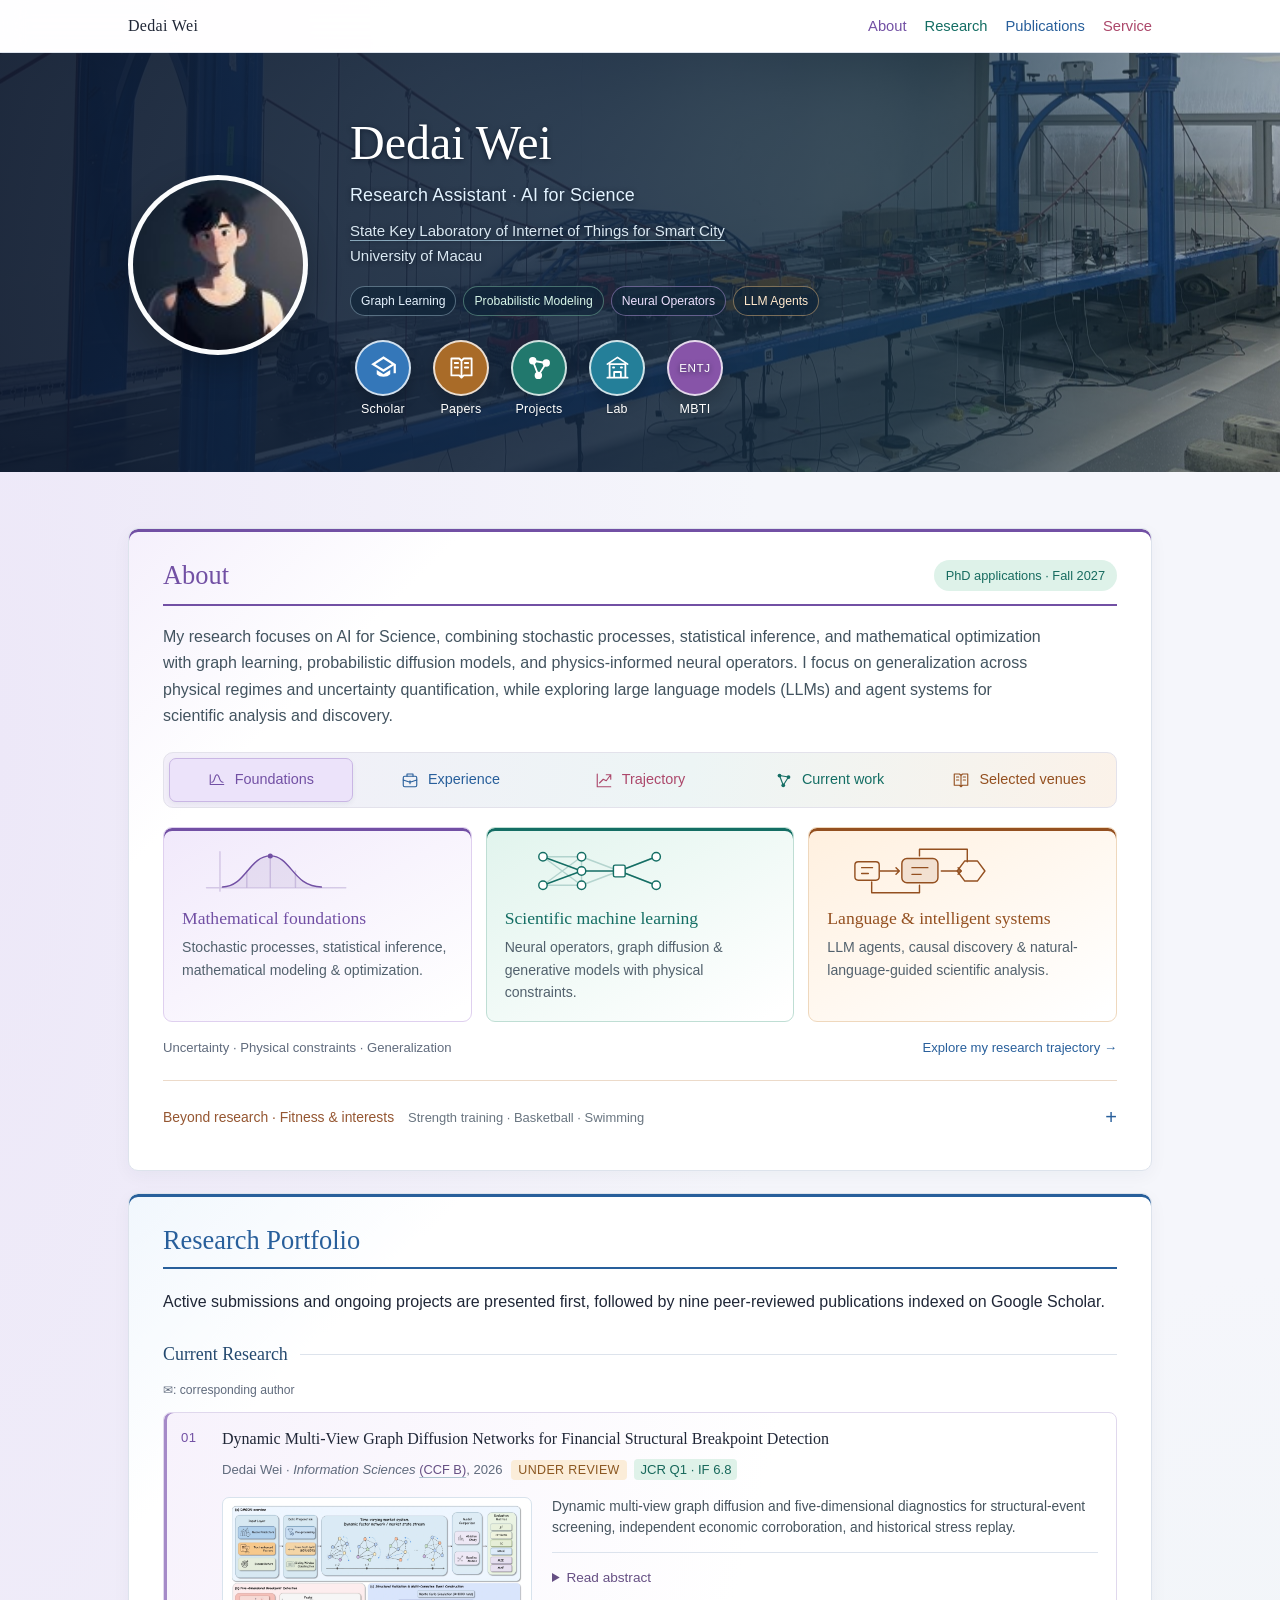
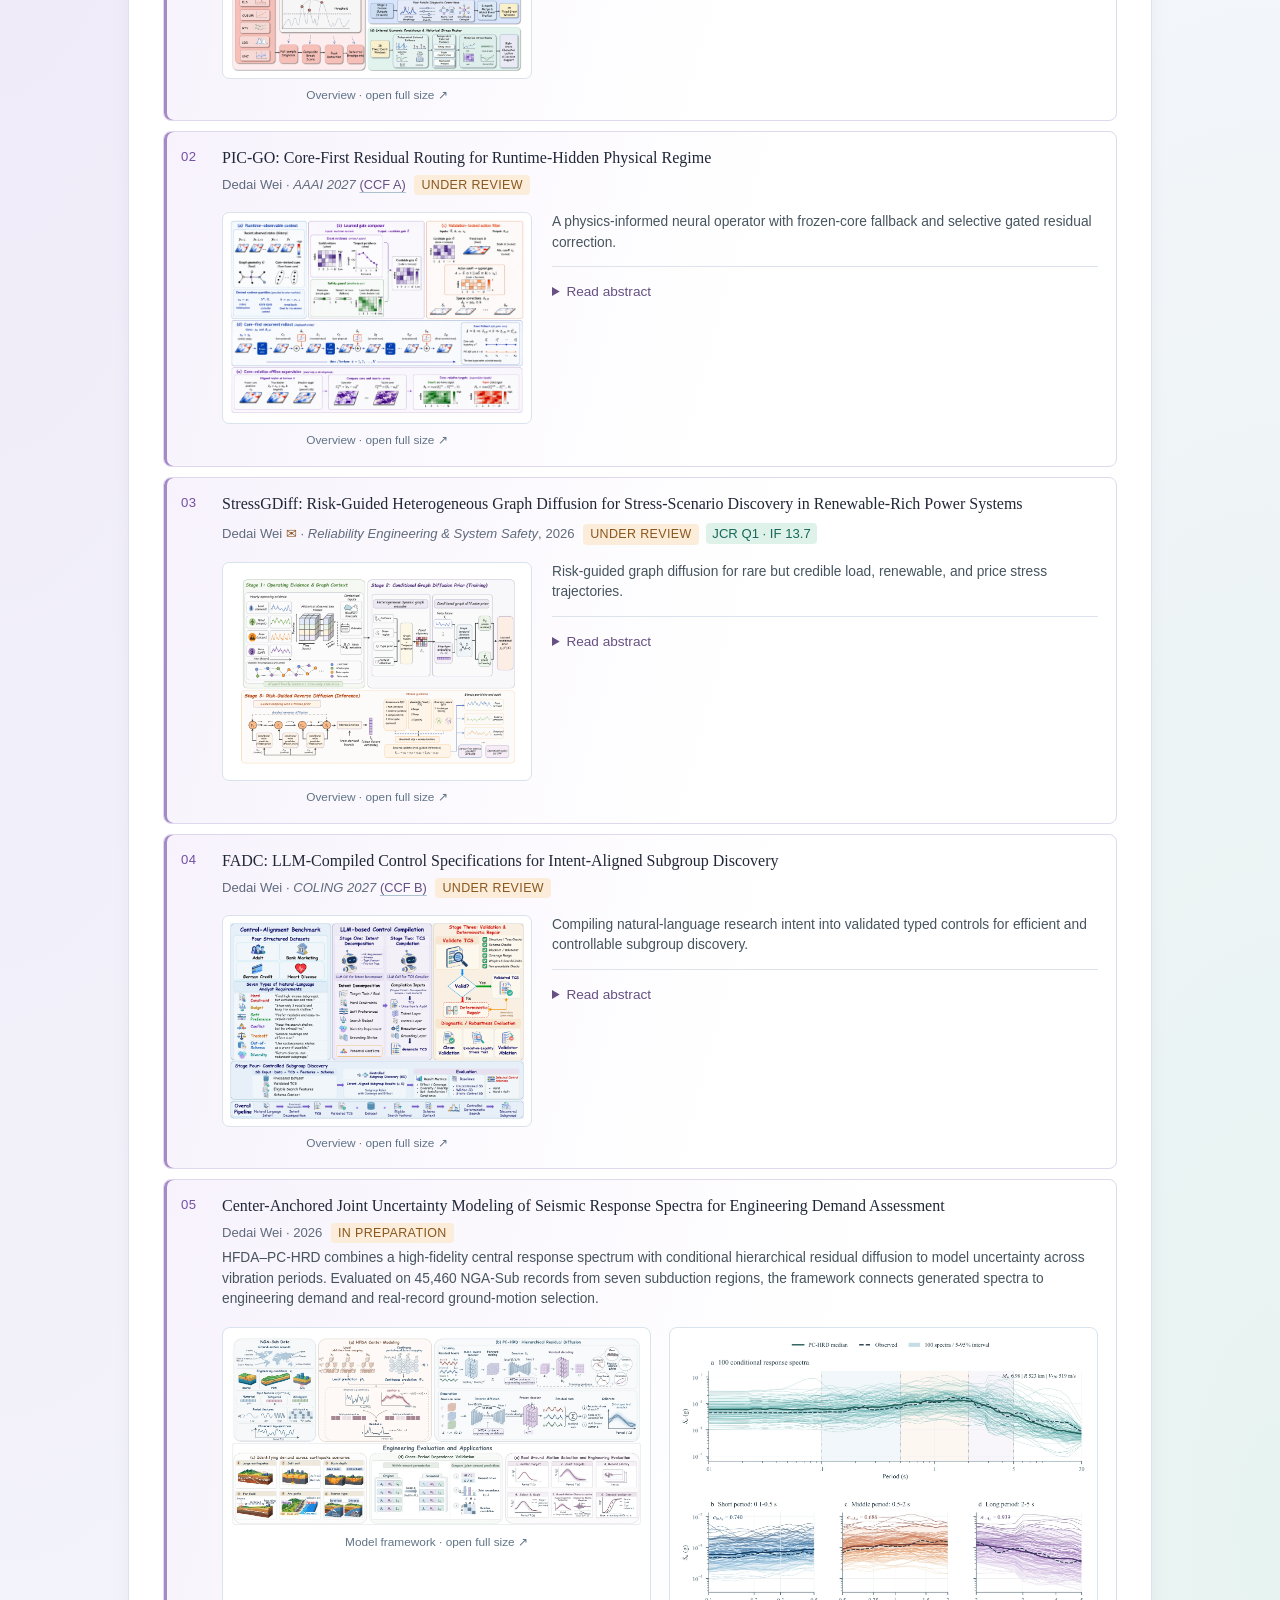
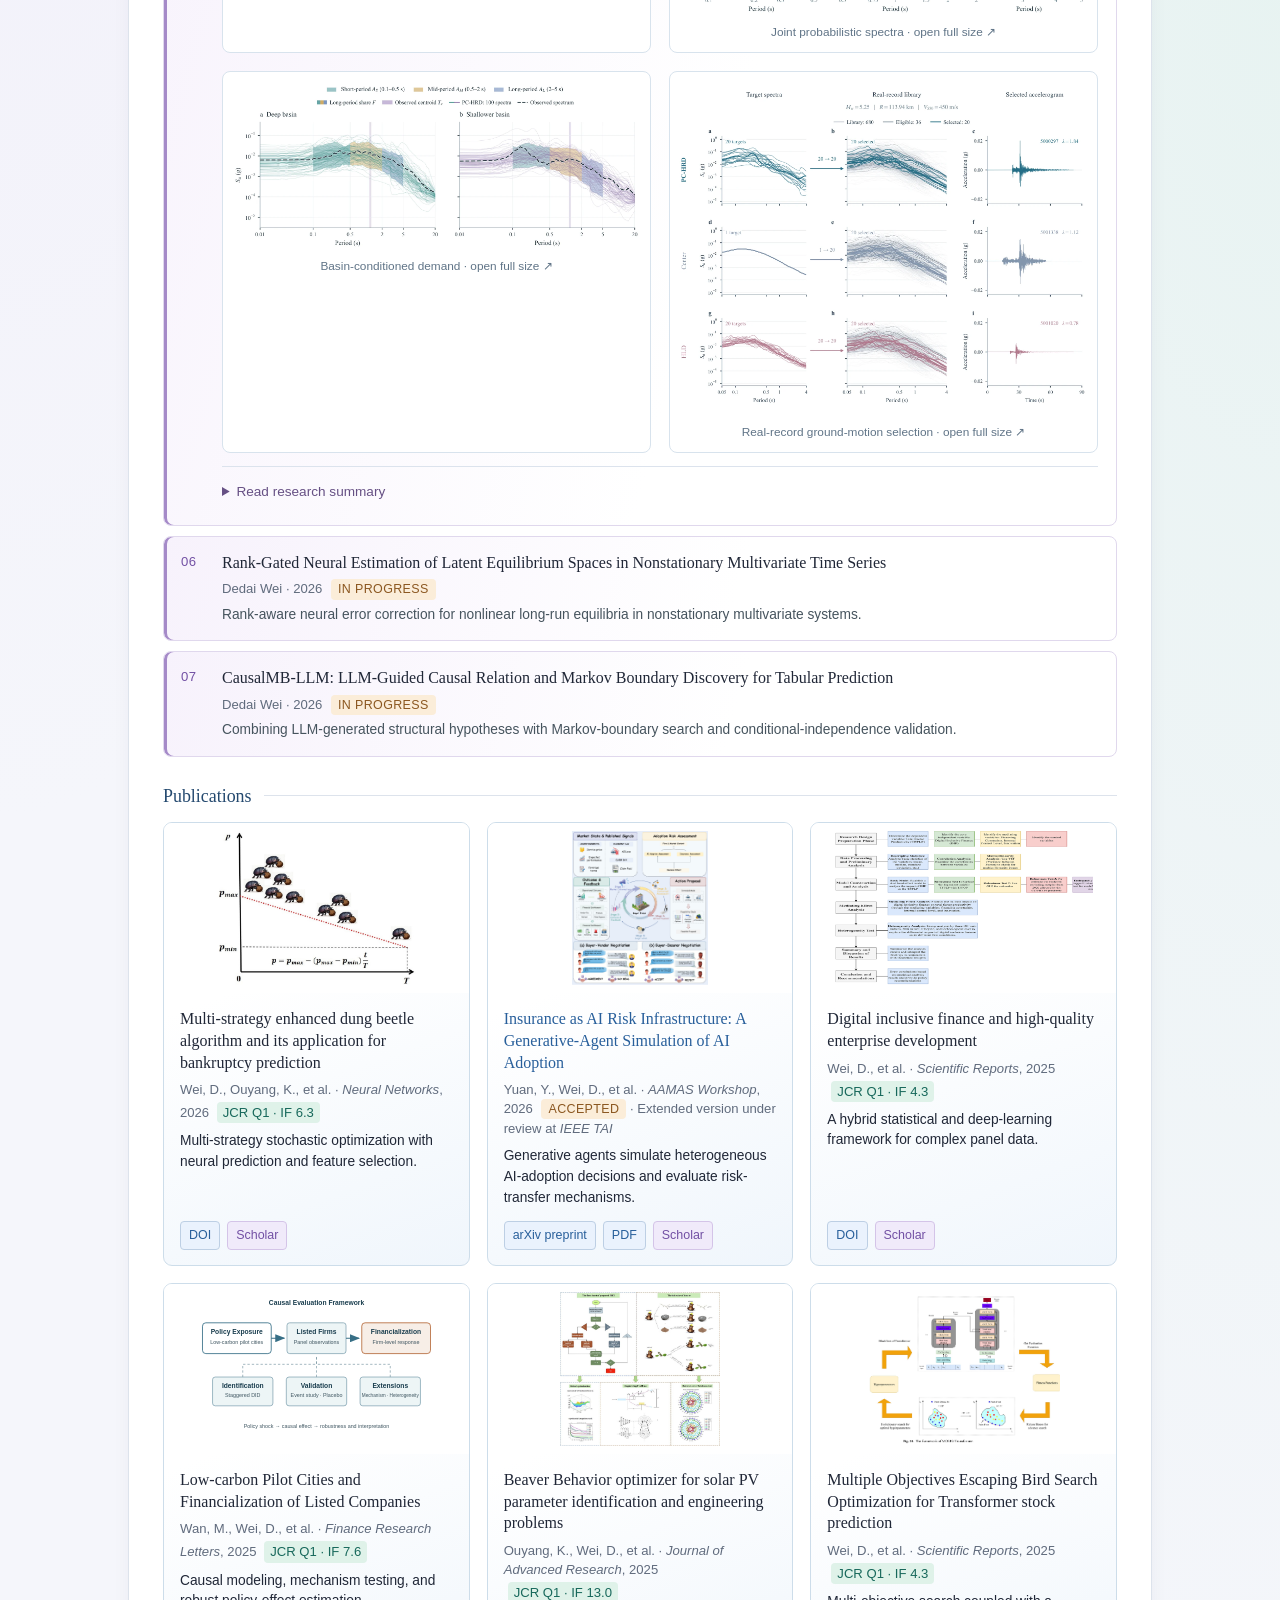
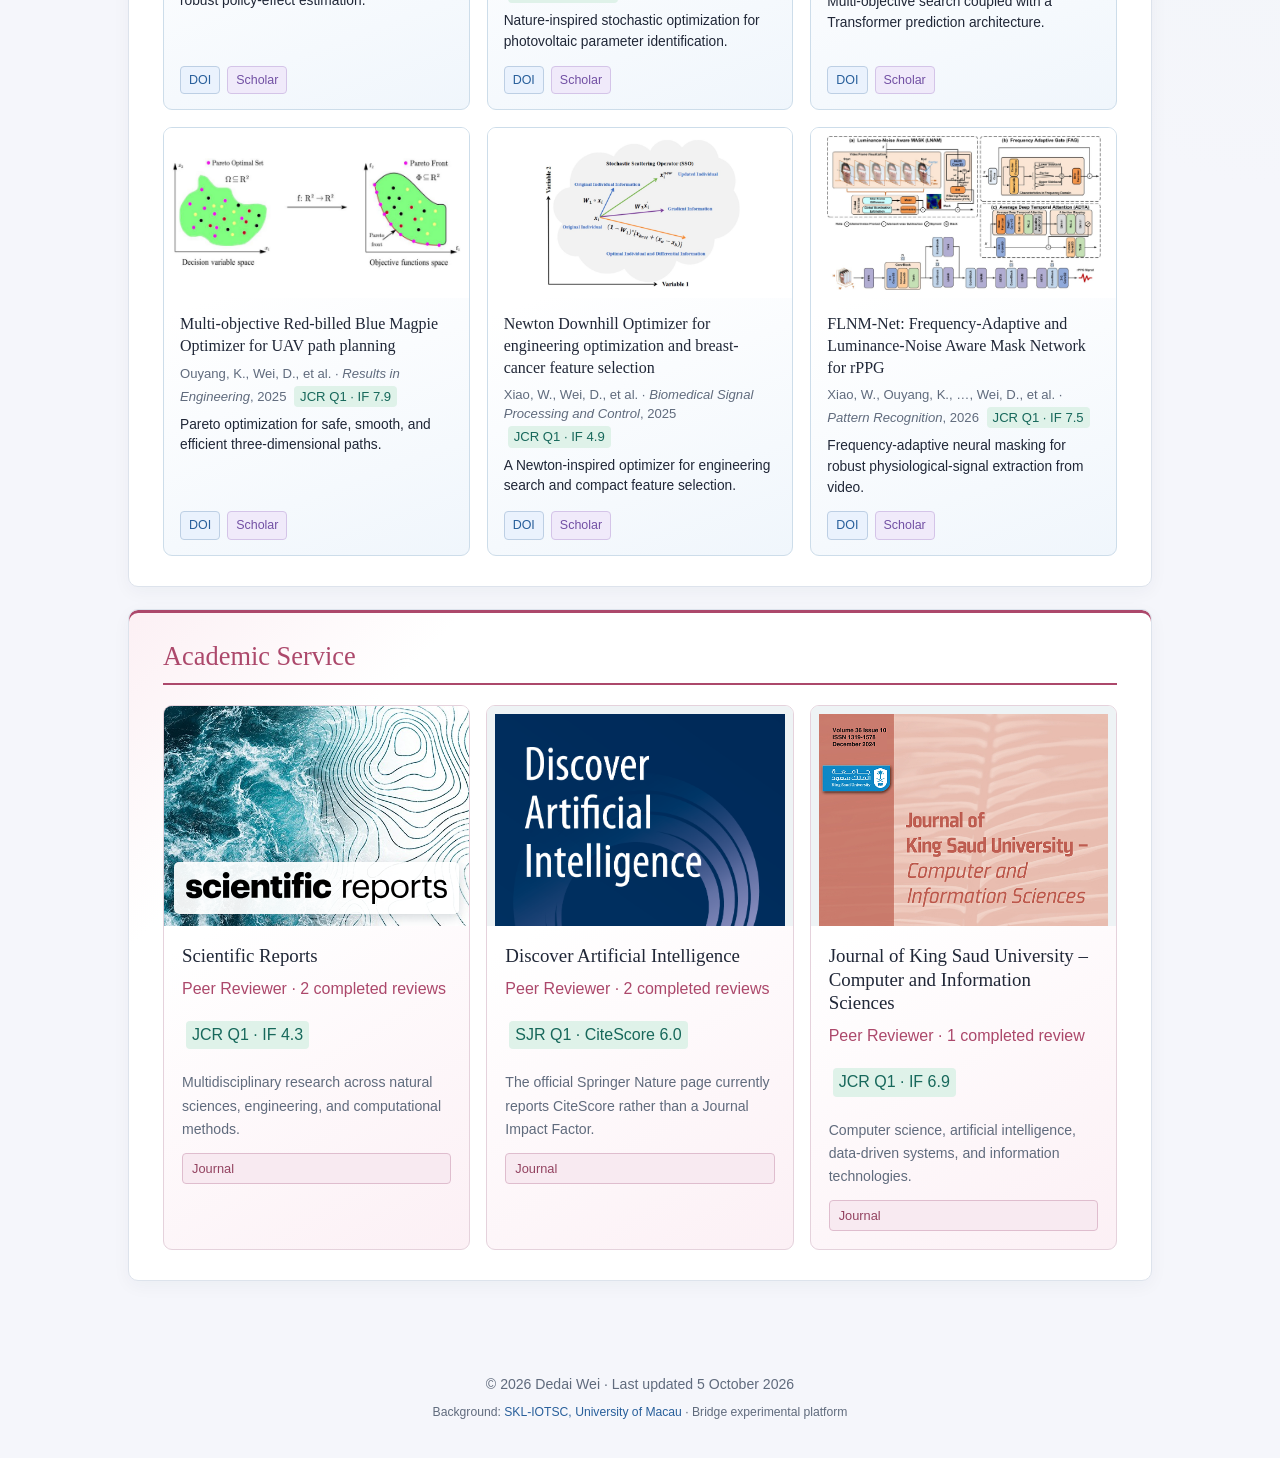
==== index.html @ bfb53ee6 "Update HFDA-PC-HRD manuscript showcase" ====
<!doctype html>
<html lang="en">
<head>
  <meta charset="utf-8">
  <meta name="viewport" content="width=device-width, initial-scale=1">
  <meta name="robots" content="index, follow, max-image-preview:large">
  <meta name="description" content="Dedai Wei's research in AI for Science: mathematical modeling, machine learning, and scientific computing; publications in Pattern Recognition, Neural Networks, and Journal of Advanced Research. Current projects include PIC-GO, StressGDiff, HFDA–PC-HRD, and LLM agents.">
  <meta name="keywords" content="Dedai Wei, mathematical modeling, machine learning, scientific computing, stochastic optimization, neural operators, graph diffusion, LLM agents">
  <link rel="canonical" href="https://dedai-wei.github.io/">
  <meta property="og:title" content="Dedai Wei | AI for Science">
  <meta property="og:description" content="Mathematical and statistical foundations for scientific machine learning, graph diffusion, neural operators, and large language model agents.">
  <meta property="og:type" content="website">
  <meta property="og:url" content="https://dedai-wei.github.io/">
  <title>Dedai Wei | AI for Science</title>
  <script type="application/ld+json">
  {
    "@context": "https://schema.org",
    "@type": "ProfilePage",
    "@id": "https://dedai-wei.github.io/#profile",
    "url": "https://dedai-wei.github.io/",
    "name": "Dedai Wei | AI for Science",
    "inLanguage": "en",
    "mainEntity": {
      "@type": "Person",
      "@id": "https://dedai-wei.github.io/#person",
      "name": "Dedai Wei",
      "url": "https://dedai-wei.github.io/",
      "image": "https://dedai-wei.github.io/work/dedai-wei-scholar-avatar.png",
      "description": "Research on mathematical and statistical foundations for AI for Science, graph learning, probabilistic diffusion models, physics-informed neural operators, and large language model agents.",
      "sameAs": [
        "https://github.com/Dedai-Wei",
        "https://scholar.google.com/citations?user=A74U1lYAAAAJ"
      ]
    }
  }
  </script>
  <style>
    :root { --ink:#202737; --muted:#606b7d; --line:#dde3ec; --paper:#fff; --wash:#f5f6fb; --blue:#285f9b; --blue2:#24496f; --accent:#a65335; --violet:#7250a4; --teal:#146e64; --rose:#ac486b; --amber:#945020; }
    * { box-sizing:border-box; }
    html { scroll-behavior:smooth; }
    body { margin:0; color:var(--ink); background:radial-gradient(ellipse at 0 12%,#ede8f8 0,transparent 42%),radial-gradient(ellipse at 100% 50%,#e7f3f1 0,transparent 42%),var(--wash); font:16px/1.65 -apple-system,BlinkMacSystemFont,"Segoe UI",Roboto,Helvetica,Arial,sans-serif; }
    a { color:var(--blue); text-decoration:none; }
    a:hover { color:var(--accent); }
    .nav { position:sticky; top:0; z-index:10; background:rgba(255,255,255,.94); border-bottom:1px solid var(--line); backdrop-filter:blur(12px); }
    .nav-inner { max-width:1080px; margin:auto; padding:13px 28px; display:flex; align-items:center; justify-content:space-between; gap:20px; }
    .brand { font-family:Georgia,serif; font-weight:400; color:var(--ink); letter-spacing:.02em; }
    .nav-links { display:flex; flex-wrap:wrap; gap:18px; font-size:.92rem; }
    .nav-links a[href="#about"] { color:var(--violet); }
    .nav-links a[href="#trajectory"] { color:var(--teal); }
    .nav-links a[href="#service"] { color:var(--rose); }
    .nav-links a:hover { text-decoration:underline; text-underline-offset:5px; }
    .hero { scroll-margin-top:90px; color:white; background:linear-gradient(90deg,rgba(13,26,48,.91),rgba(20,40,65,.86) 45%,rgba(21,47,66,.78) 72%,rgba(17,44,59,.36)),url("work/um-iotsc-bridge-platform.jpg") center 62%/cover no-repeat; }
    .hero-inner { max-width:1080px; margin:auto; padding:60px 28px 56px; display:grid; grid-template-columns:180px minmax(0,1fr); gap:42px; align-items:center; text-shadow:0 1px 5px rgba(6,17,32,.65); }
    .hero-role { margin:0 0 8px; color:#e3f3ff; font-size:1.12rem; letter-spacing:.01em; }
    .hero-affiliation { max-width:620px; margin:0; color:#dbe9f3; font-size:.94rem; line-height:1.65; }
    .hero-affiliation a { color:inherit; text-decoration:underline; text-decoration-color:#8cacbf; text-underline-offset:4px; }
    .hero-affiliation a:hover { color:#fff; text-decoration-color:#fff; }
    .hero-topics { display:flex; flex-wrap:wrap; gap:7px; padding:0; margin:17px 0 0; list-style:none; }
    .hero-topics li { padding:4px 10px; border:1px solid rgba(186,214,233,.4); border-radius:99px; background:rgba(16,37,57,.7); color:#e6f3ff; font-size:.76rem; text-shadow:none; }
    .hero-topics li:nth-child(2) { color:#d8f6e9; border-color:rgba(136,205,173,.45); }
    .hero-topics li:nth-child(3) { color:#eee1ff; border-color:rgba(188,158,229,.48); }
    .hero-topics li:nth-child(4) { color:#ffe8cb; border-color:rgba(227,181,123,.5); }
    .avatar { width:180px; height:180px; border-radius:50%; object-fit:cover; object-position:center top; border:5px solid rgba(255,255,255,.9); box-shadow:0 12px 35px rgba(0,0,0,.23); background:#d9e3e8; }
    h1,h2,h3 { font-family:Georgia,"Times New Roman",serif; font-weight:400; line-height:1.25; }
    strong,b { font-weight:400; }
    h1 { margin:0 0 8px; font-size:3rem; }
    main p a { text-decoration:underline; text-decoration-color:#acc3ce; text-underline-offset:3px; }
    main p a:hover { text-decoration-color:currentColor; }
    .actions { display:flex; flex-wrap:wrap; gap:10px; }
    .button { display:inline-block; padding:9px 15px; border:1px solid rgba(255,255,255,.72); border-radius:6px; color:white; font-weight:400; font-size:.92rem; }
    .button.primary { color:var(--blue2); background:white; }
    .button:hover { color:white; border-color:white; background:rgba(255,255,255,.12); }
    .button.primary:hover { color:var(--blue2); background:#edf4f6; }
    .contact-line { margin:0 0 18px; color:#e8f1f4; font-size:1rem; }
    .socials { display:flex; flex-wrap:wrap; gap:12px; margin-top:24px; }
    .profile-link { --profile-color:#3d7fa8; width:66px; display:flex; flex-direction:column; align-items:center; gap:6px; color:#fff; font-size:.78rem; font-weight:400; letter-spacing:.02em; }
    .profile-link:hover { color:#fff; }
    .profile-icon { width:56px; height:56px; display:grid; place-items:center; color:#fff; border:2px solid rgba(255,255,255,.78); border-radius:50%; background:var(--profile-color); box-shadow:0 6px 16px rgba(0,0,0,.18); transition:transform .2s,box-shadow .2s; }
    .profile-link:hover .profile-icon { transform:translateY(-3px) scale(1.04); box-shadow:0 9px 20px rgba(0,0,0,.23); }
    .profile-icon svg { width:27px; height:27px; fill:currentColor; }
    .profile-link.email { --profile-color:#d95d54; }
    .profile-link.scholar { --profile-color:#3477b9; }
    .profile-link.papers { --profile-color:#a96b28; }
    .profile-link.projects { --profile-color:#21786d; }
    .profile-link.lab { --profile-color:#247f99; }
    .profile-link.cv { --profile-color:#168574; }
    .profile-link.entj { --profile-color:#8754a8; }
    .profile-icon.text-icon { font-size:.73rem; font-weight:400; letter-spacing:.05em; }
    .profile-icon svg.line-icon { fill:none; stroke:currentColor; stroke-width:1.6; stroke-linecap:round; stroke-linejoin:round; }
    .profile-link:focus-visible { outline:2px solid #fff; outline-offset:6px; border-radius:6px; }
    .profile-label { line-height:1.15; text-align:center; text-shadow:0 1px 2px rgba(0,0,0,.25); }
    main { max-width:1080px; margin:0 auto; padding:34px 28px 70px; }
    section { --section-accent:var(--blue); --section-tint:#f1f7fd; scroll-margin-top:70px; background:linear-gradient(135deg,var(--section-tint),var(--paper) 240px); border:1px solid var(--line); border-radius:10px; padding:30px 34px; margin:22px 0; box-shadow:inset 0 3px 0 var(--section-accent),0 5px 18px rgba(30,50,65,.045); }
    #about { --section-accent:var(--violet); --section-tint:#f5f0fc; }
    #service { --section-accent:var(--rose); --section-tint:#fcf0f4; }
    h2 { margin:0 0 20px; padding-bottom:10px; border-bottom:2px solid var(--section-accent,var(--blue)); color:var(--section-accent,var(--ink)); font-size:1.65rem; }
    h3 { margin:4px 0 8px; font-size:1.12rem; }
    p { margin:8px 0 13px; }
    .two-col { display:grid; grid-template-columns:1fr 1fr; gap:36px; }
    .interest-block { max-width:920px; }
    .personal-note { color:#485661; }
    .tag.personal { background:#f5ece7; color:#824c2f; }
    .tags { display:flex; flex-wrap:wrap; gap:8px; }
    .tag { padding:5px 10px; border-radius:99px; background:#eaf1f4; color:var(--blue2); font-size:.88rem; }
    .about-heading { display:flex; align-items:center; justify-content:space-between; flex-wrap:wrap; gap:10px 22px; margin-bottom:18px; padding-bottom:12px; border-bottom:2px solid var(--section-accent); }
    .about-heading h2 { margin:0; padding:0; border:0; }
    .about-phd { color:#186c60; background:#def2e9; border-radius:99px; padding:5px 12px; font-size:.8rem; }
    .about-intro { max-width:890px; margin:0 0 22px; color:#42535f; }
    .about-explorer { --about-violet:var(--violet); --about-teal:var(--teal); --about-copper:var(--amber); }
    .about-explorer [hidden] { display:none !important; }
    .about-tabs { display:grid; grid-template-columns:repeat(5,minmax(0,1fr)); gap:6px; padding:5px; margin-bottom:19px; background:linear-gradient(100deg,#f2eef9,#edf5f5 55%,#fbf2e9); border:1px solid #e3e2eb; border-radius:10px; }
    .about-tab { --tab-accent:var(--violet); --tab-tint:#ece3fa; --tab-border:#c9b6e4; display:flex; align-items:center; justify-content:center; gap:9px; flex:1; min-height:44px; padding:10px 12px; border:1px solid transparent; border-radius:7px; color:var(--tab-accent); background:transparent; font:inherit; font-size:.9rem; font-weight:400; line-height:1.3; cursor:pointer; transition:color .18s,background .18s,border-color .18s; }
    #about-tab-experience { --tab-accent:var(--blue); --tab-tint:#e6effc; --tab-border:#b2c9e8; }
    #about-tab-trajectory { --tab-accent:var(--rose); --tab-tint:#fae7ef; --tab-border:#e5b9cb; }
    #about-tab-projects { --tab-accent:var(--teal); --tab-tint:#dff2ec; --tab-border:#a6d5c9; }
    #about-tab-venues { --tab-accent:var(--amber); --tab-tint:#fbead6; --tab-border:#e4c3a2; }
    .about-tab svg { width:18px; height:18px; flex-shrink:0; fill:none; stroke:currentColor; stroke-width:1.5; stroke-linecap:round; stroke-linejoin:round; }
    .about-tab:hover { color:var(--tab-accent); background:var(--tab-tint); }
    .about-tab[aria-selected="true"] { color:var(--tab-accent); background:var(--tab-tint); border-color:var(--tab-border); box-shadow:0 2px 5px rgba(25,55,70,.06); }
    .about-explorer :focus-visible,.about-personal summary:focus-visible { outline:2px solid #367d9f; outline-offset:4px; }
    .about-panel { width:100%; scroll-margin-top:85px; }
    .about-panel + .about-panel { margin-top:26px; }
    .about-explorer.is-interactive .about-panel { margin-top:0; animation:about-reveal .2s ease; }
    .about-explorer.is-interactive .about-panel-heading { display:none; }
    .about-explorer.is-interactive #experience .about-panel-heading,.about-explorer.is-interactive #trajectory .about-panel-heading { display:block; margin:3px 0 20px; color:var(--blue2); font-size:1.25rem; }
    .research-appointment { margin:0; padding:16px 20px; border-left:3px solid var(--blue); border-radius:0 8px 8px 0; background:linear-gradient(110deg,#edf4fc,#fff); color:#42535f; }
    .appointment-role { color:var(--blue2); }
    .about-grid { display:grid; grid-template-columns:repeat(3,minmax(0,1fr)); gap:14px; }
    .about-card { --card-accent:var(--blue); --card-tint:#edf4fc; --card-border:#cedeed; min-width:0; padding:17px 18px; border:1px solid var(--card-border); border-radius:9px; background:linear-gradient(150deg,var(--card-tint),#fff 95%); box-shadow:inset 0 3px 0 var(--card-accent); }
    .about-card.math,.about-project:nth-child(1) { --card-accent:var(--about-violet); --card-tint:#f1e9fb; --card-border:#dfd0ef; }
    .about-card.learning,.about-project:nth-child(2) { --card-accent:var(--about-teal); --card-tint:#e1f4ed; --card-border:#bfded4; }
    .about-card.agents,.about-project:nth-child(3) { --card-accent:var(--about-copper); --card-tint:#fff0df; --card-border:#efd8bd; }
    .about-motif { width:100%; max-width:190px; height:52px; display:block; margin:0 0 10px; color:var(--card-accent); fill:none; stroke:currentColor; stroke-width:1.7; stroke-linecap:round; stroke-linejoin:round; }
    .about-motif .motif-soft { stroke:currentColor; opacity:.25; }
    .about-motif .motif-fill { fill:currentColor; stroke:none; opacity:.12; }
    .about-motif .motif-node { fill:#fff; }
    .about-card h4 { margin:0 0 7px; color:var(--card-accent); font:400 1.1rem/1.3 Georgia,"Times New Roman",serif; }
    .about-card p { margin:0; color:#52616d; font-size:.88rem; line-height:1.6; }
    .about-panel-foot { display:flex; justify-content:space-between; align-items:baseline; flex-wrap:wrap; gap:7px 18px; margin:15px 0 0; font-size:.82rem; color:var(--muted); }
    .about-panel-foot a { text-decoration:none; }
    .about-project .project-type { display:block; margin-bottom:10px; color:var(--card-accent); font-size:.75rem; letter-spacing:.06em; text-transform:uppercase; }
    .about-project h4 { color:var(--card-accent); }
    .about-project .project-venue { margin-top:11px; padding-top:10px; border-top:1px solid #e0e8ec; color:#385c6b; font-size:.78rem; line-height:1.55; }
    .project-venue span { display:block; color:#64737c; }
    .about-project-notes { margin-top:14px; padding:13px 0 0; border-top:1px solid var(--line); }
    .about-project-notes p { margin:0; color:#52616d; font-size:.82rem; line-height:1.65; }
    .about-agent-project { margin-top:14px; padding:17px 19px; border:1px solid #cbd9e9; border-radius:9px; background:linear-gradient(120deg,#edf3fc,#fff); scroll-margin-top:85px; }
    .about-agent-project .project-type { display:block; margin-bottom:7px; color:var(--blue); font-size:.75rem; letter-spacing:.06em; text-transform:uppercase; }
    .about-agent-project h4 { margin:0 0 8px; font:400 1.05rem/1.45 Georgia,"Times New Roman",serif; }
    .about-agent-project p { margin:6px 0; color:#52616d; font-size:.86rem; line-height:1.6; }
    .about-agent-project .project-venue { font-size:.8rem; }
    .about-link-row { display:flex; flex-wrap:wrap; gap:8px; margin-top:12px; }
    .about-link-row a { padding:5px 10px; border:1px solid #bdcfe4; border-radius:5px; color:var(--blue); background:#eaf2fd; font-size:.81rem; }
    .about-venue { display:block; min-width:0; overflow:hidden; border:1px solid #dfe7ec; border-radius:9px; background:#fff; transition:border-color .18s,transform .18s; }
    .about-venue:hover { border-color:#9bb8c6; transform:translateY(-2px); }
    .about-venue img { display:block; width:100%; height:110px; padding:12px; object-fit:contain; background:#fbfcfd; border-bottom:1px solid #e7edf0; }
    .about-venue-caption { display:block; padding:12px 14px 14px; background:#edf4fc; }
    .about-venue:nth-child(2) .about-venue-caption { background:#f2edfa; }
    .about-venue:nth-child(3) .about-venue-caption { background:#eaf5f0; }
    .about-venue:nth-child(2) .about-venue-name { color:var(--violet); }
    .about-venue:nth-child(3) .about-venue-name { color:var(--teal); }
    .about-venue-name { display:block; color:var(--blue2); font:400 1.02rem/1.35 Georgia,"Times New Roman",serif; }
    .about-venue-topic { display:block; color:#5e6975; font-size:.8rem; margin-top:5px; }
    .about-venue-doi { display:block; margin-top:8px; color:var(--blue); font-size:.76rem; }
    .about-personal { scroll-margin-top:90px; margin-top:21px; padding-top:15px; border-top:1px solid #ecdac9; }
    .about-personal summary { display:flex; align-items:center; flex-wrap:wrap; gap:6px 14px; min-height:44px; color:#955631; font-size:.87rem; cursor:pointer; list-style:none; }
    .about-personal summary::-webkit-details-marker { display:none; }
    .about-personal summary:after { content:"+"; margin-left:auto; color:var(--blue); font-size:1.25rem; }
    .about-personal[open] summary:after { content:"−"; }
    .about-personal .personal-hint { color:#697580; font-size:.81rem; }
    .about-personal p { margin:8px 0 12px; font-size:.9rem; }
    .about-personal .tags { justify-content:flex-start; }
    @keyframes about-reveal { from { opacity:.4; transform:translateY(3px); } to { opacity:1; transform:translateY(0); } }
    .meta { color:var(--muted); font-size:.92rem; }
    .trajectory-intro { max-width:930px; margin:-2px 0 24px; color:#43515d; font-size:1rem; line-height:1.72; }
    .trajectory-panel { --rp-math:#6f46b8; --rp-model:#087b72; --rp-engineering:#c7661b; --rp-learning:#2267a8; --rp-ai:#bd3f62; overflow:hidden; padding:4px 0 0; }
    .trajectory-chart { width:100%; height:auto; display:block; }
    .trajectory-chart .rp-frame { fill:none; stroke:#d4dde2; stroke-width:1.2; }
    .trajectory-chart .rp-grid { stroke:#e1e7eb; stroke-width:1; }
    .trajectory-chart .rp-axis { stroke:#526672; stroke-width:1.8; }
    .trajectory-chart .rp-tick { stroke:#526672; stroke-width:1.4; }
    .trajectory-chart .rp-axis-arrow { fill:#526672; }
    .trajectory-chart .rp-growth { fill:none; stroke:#82929b; stroke-width:3; stroke-linecap:round; stroke-linejoin:round; }
    .trajectory-chart .rp-stream { stroke-width:3; stroke-linecap:round; opacity:.22; }
    .trajectory-chart .rp-ray { fill:none; stroke-width:2; stroke-linecap:round; stroke-linejoin:round; opacity:.9; }
    .trajectory-chart .rp-symbol { stroke:#fff; stroke-width:4; paint-order:stroke fill; filter:drop-shadow(0 2px 3px rgba(25,45,55,.14)); }
    .trajectory-chart .rp-stage { font-family:"Avenir Next Rounded","Trebuchet MS",sans-serif; font-size:19px; font-weight:400; letter-spacing:.1px; }
    .trajectory-chart .rp-detail { fill:#34434e; font-family:"Avenir Next","Trebuchet MS",sans-serif; font-size:16px; font-weight:400; }
    .trajectory-chart .rp-axis-label { fill:#52616c; font-family:"Avenir Next","Trebuchet MS",sans-serif; font-size:15px; font-weight:400; }
    .trajectory-chart .rp-time { fill:#324651; font-family:"Avenir Next Rounded","Trebuchet MS",sans-serif; font-size:16px; font-weight:400; }
    .trajectory-chart .rp-stage-group { transition:opacity .2s ease; }
    .trajectory-chart:has(.rp-stage-group:hover) .rp-stage-group:not(:hover) { opacity:.52; }
    .trajectory-mobile { display:none; }
    .trajectory-mobile ol { list-style:none; position:relative; margin:5px 0 0; padding:0 0 0 42px; }
    .trajectory-mobile ol:before { content:""; position:absolute; left:15px; top:17px; bottom:28px; width:2px; background:#ccd9df; }
    .trajectory-mobile li { position:relative; padding:0 0 24px 10px; }
    .trajectory-mobile li:last-child { padding-bottom:5px; }
    .trajectory-mobile .rp-mobile-symbol { position:absolute; left:-42px; top:1px; width:30px; height:30px; filter:drop-shadow(0 2px 3px rgba(25,45,55,.16)); }
    .trajectory-mobile strong { display:block; margin-bottom:3px; color:var(--rp-color); font:400 1.02rem/1.35 "Avenir Next Rounded","Trebuchet MS",sans-serif; }
    .trajectory-mobile span { display:block; color:#3e4d58; font-size:.92rem; line-height:1.55; }
    .venue { font-style:italic; color:var(--muted); }
    .venue-rank { color:#665084; font-size:.8rem; white-space:nowrap; }
    .status { display:inline-block; margin-left:5px; padding:1px 7px; border-radius:4px; background:#fbedd9; color:#8b5720; font-size:.78rem; font-weight:400; text-transform:uppercase; letter-spacing:.03em; }
    .paper-group { margin-top:28px; }
    .paper-group-title { display:flex; align-items:center; gap:12px; margin:0 0 15px; color:var(--blue2); }
    .paper-group-title:after { content:""; height:1px; flex:1; background:var(--line); }
    .paper-grid { display:grid; grid-template-columns:repeat(3,minmax(0,1fr)); gap:17px; }
    .current-list { display:grid; gap:10px; margin:0; padding:0; list-style:none; counter-reset:current-paper; }
    .current-item { position:relative; padding:15px 18px 15px 58px; border:1px solid #e0d8ed; border-radius:8px; background:linear-gradient(105deg,#f7f2fc,#fff 60%); box-shadow:inset 3px 0 0 #a58ac8; counter-increment:current-paper; transition:border-color .2s,box-shadow .2s; }
    .current-item:before { content:counter(current-paper,decimal-leading-zero); position:absolute; left:17px; top:16px; color:var(--violet); font:400 .82rem/1.4 "Avenir Next",Arial,sans-serif; letter-spacing:.04em; }
    .current-item:hover { border-color:#b9a4d4; box-shadow:inset 3px 0 0 var(--violet),0 5px 16px rgba(77,48,113,.07); }
    .current-item .paper-title { margin-bottom:6px; }
    .current-item .paper-meta { margin-bottom:5px; }
    .current-item .paper-desc { margin:0; color:#46545e; }
    .current-item[id] { scroll-margin-top:90px; }
    .current-overview { display:grid; grid-template-columns:minmax(0,310px) minmax(0,1fr); align-items:start; gap:20px; margin-top:17px; }
    .current-figure { margin:0; min-width:0; }
    .current-figure > a { display:block; padding:7px; border:1px solid #d8e3ed; border-radius:7px; background:#fff; transition:border-color .2s; }
    .current-figure > a:hover { border-color:#8d72af; }
    .current-figure img { display:block; width:100%; height:auto; object-fit:contain; }
    .current-figure figcaption { margin-top:7px; font-size:.74rem; text-align:center; color:#607487; }
    .current-figure figcaption a { color:inherit; }
    .pc-hrd-gallery { display:grid; grid-template-columns:repeat(2,minmax(0,1fr)); gap:18px; margin-top:17px; }
    .pc-hrd-gallery .current-figure { padding:9px; border:1px solid #d8e3ed; border-radius:8px; background:#fff; }
    .pc-hrd-gallery .current-figure > a { padding:0; border:0; border-radius:4px; overflow:hidden; }
    .pc-hrd-gallery .current-figure img { width:100%; height:auto; }
    .pc-hrd-gallery .current-figure figcaption { margin:8px 2px 2px; line-height:1.4; }
    .current-summary { min-width:0; }
    .paper-version { margin:10px 0 0; color:#667787; font-size:.76rem; line-height:1.6; }
    .paper-abstract { margin-top:13px; border-top:1px solid #dce3ed; padding-top:9px; }
    .paper-abstract summary { cursor:pointer; color:#665084; font-size:.85rem; min-height:34px; padding:5px 0; }
    .paper-abstract p { margin:8px 0 0; font-size:.88rem; line-height:1.75; color:#435460; overflow-wrap:anywhere; }
    .paper-abstract summary:focus-visible,.current-figure a:focus-visible { outline:2px solid #367d9f; outline-offset:4px; }
    .author-key { margin:0 0 12px; color:var(--muted); font-size:.76rem; }
    .corresponding-symbol { color:#8b5720; }
    .paper { display:flex; flex-direction:column; min-width:0; min-height:100%; overflow:hidden; border:1px solid #cdddea; border-radius:9px; background:linear-gradient(160deg,#fff 35%,#f0f6fc); transition:transform .2s,box-shadow .2s; }
    .paper:hover { transform:translateY(-2px); box-shadow:0 9px 24px rgba(25,55,70,.1); }
    .paper img { width:100%; height:170px; min-height:170px; object-fit:cover; background:var(--blue2); }
    .paper img.figure-thumb { object-fit:contain; padding:8px; background:#fff; }
    .paper-body { display:flex; flex:1; flex-direction:column; padding:15px 16px; }
    .paper-title { margin:0 0 7px; font:400 1rem/1.36 Georgia,"Times New Roman",serif; }
    .paper-meta { margin:0 0 8px; color:var(--muted); font-size:.82rem; line-height:1.45; }
    .metric { display:inline-block; margin:3px 2px 0 4px; padding:1px 6px; border-radius:4px; color:#17685b; background:#dff2e9; font-style:normal; font-weight:400; white-space:nowrap; }
    .paper-desc { margin:0 0 10px; font-size:.86rem; line-height:1.5; }
    .paper-links { display:flex; flex-wrap:wrap; gap:7px; margin-top:auto; padding-top:3px; }
    .paper-links a { padding:3px 8px; border:1px solid #bdcfe4; border-radius:4px; background:#eaf2fd; font-size:.78rem; font-weight:400; }
    .paper-links a[href*="scholar.google.com"] { color:var(--violet); background:#f0eafa; border-color:#d4c4e8; }
    .compact { margin:5px 0; padding-left:21px; }
    .compact li { margin:5px 0; }
    .service-grid { display:grid; grid-template-columns:repeat(3,minmax(0,1fr)); gap:16px; }
    .service-card { display:flex; flex-direction:column; min-width:0; overflow:hidden; border:1px solid #e5d2dc; border-radius:9px; background:linear-gradient(150deg,#fff 35%,#fcf0f5); transition:transform .2s,box-shadow .2s; }
    .service-card:hover { transform:translateY(-2px); box-shadow:0 9px 24px rgba(25,55,70,.1); }
    .service-cover { height:220px; min-height:220px; position:relative; display:grid; place-items:center; overflow:hidden; background:#eef3f5; }
    .service-cover > img { width:100%; height:100%; object-fit:contain; padding:8px; }
    .service-cover.scientific-reports > .service-hero { padding:0; object-fit:cover; }
    .service-cover .journal-logo-band { position:absolute; left:10px; right:10px; bottom:12px; padding:10px 12px; border-radius:5px; background:rgba(255,255,255,.93); box-shadow:0 3px 12px rgba(10,40,55,.18); }
    .service-cover .journal-logo-band img { width:100%; height:auto; display:block; }
    .service-body { display:flex; flex:1; flex-direction:column; padding:18px; }
    .service-title { margin:0 0 8px; font-size:1.18rem; }
    .service-count { margin:0 0 8px; color:var(--rose); font-weight:400; }
    .service-note { margin:9px 0 12px; color:var(--muted); font-size:.88rem; }
    .service-link { display:inline-block; padding:4px 9px; border:1px solid #dfbdce; border-radius:4px; color:#934260; background:#f8eaf1; font-size:.8rem; font-weight:400; }
    footer { text-align:center; color:var(--muted); padding:0 25px 36px; font-size:.88rem; }
    footer .credit { display:block; margin-top:5px; font-size:.76rem; }
    @media (max-width:900px) {
      .paper-grid,.service-grid { grid-template-columns:repeat(2,minmax(0,1fr)); }
      .about-tab { padding:10px 6px; font-size:.82rem; gap:6px; }
    }
    @media (max-width:720px) {
      .hero { background-image:linear-gradient(180deg,rgba(13,29,48,.64),rgba(17,38,59,.9) 48%,rgba(17,38,59,.94)),url("work/um-iotsc-bridge-platform.jpg"); background-position:center,64% center; }
      .nav-inner { align-items:flex-start; }
      .nav-links { gap:9px 14px; justify-content:flex-end; }
      .hero-inner { grid-template-columns:1fr; text-align:center; padding:40px 24px; gap:24px; }
      .hero-affiliation { margin-left:auto; margin-right:auto; }
      .hero-topics { justify-content:center; }
      .socials { display:flex; max-width:242px; margin-left:auto; margin-right:auto; justify-content:center; gap:18px 22px; }
      .avatar { margin:auto; width:150px; height:150px; }
      .actions,.tags,.socials { justify-content:center; }
      h1 { font-size:2.35rem; }
      .two-col,.paper-grid,.service-grid { grid-template-columns:1fr; gap:20px; }
      section { padding:25px 22px; }
      .trajectory-panel { padding:8px 0 0; }
      .trajectory-chart { display:none; }
      .trajectory-mobile { display:block; }
      .about-grid { grid-template-columns:1fr; gap:10px; }
      .about-tabs { grid-template-columns:repeat(6,minmax(0,1fr)); }
      .about-tab { grid-column:span 2; min-width:0; }
      .about-tab:nth-last-child(-n+2) { grid-column:span 3; }
      .about-card:not(.about-project) { display:grid; grid-template-columns:65px minmax(0,1fr); column-gap:12px; padding:15px; }
      .about-card:not(.about-project) h4 { align-self:center; margin:0; font-size:1rem; }
      .about-card:not(.about-project) p { grid-column:1 / -1; margin-top:8px; }
      .about-motif { grid-row:1; width:65px; height:38px; align-self:center; margin:0; }
      .about-project-notes { grid-template-columns:1fr; gap:9px; }
      .about-venue { display:grid; grid-template-columns:95px minmax(0,1fr); align-items:center; }
      .about-venue img { height:100%; min-height:110px; border-bottom:0; border-right:1px solid #e7edf0; padding:8px; }
      .about-panel-foot { align-items:flex-start; }
    }
    @media (max-width:480px) {
      .paper img { height:150px; min-height:0; }
      .current-item { padding:14px 14px 14px 48px; }
      .current-item:before { left:13px; top:15px; }
      .current-overview { grid-template-columns:1fr; gap:14px; }
      .pc-hrd-gallery { grid-template-columns:1fr; gap:13px; }
      .service-cover { height:230px; min-height:0; }
      .about-tabs { gap:3px; padding:4px; }
      .about-tab { flex-direction:column; gap:6px; padding:9px 3px; font-size:.78rem; }
      .about-heading { gap:10px; }
      .about-phd { font-size:.74rem; padding:4px 9px; }
      .about-personal .personal-hint { flex-basis:85%; order:2; }
      .about-personal summary:after { margin-top:-2px; }
      .about-card:not(.about-project) { grid-template-columns:55px minmax(0,1fr); column-gap:11px; }
      .about-motif { width:55px; }
      .about-venue { grid-template-columns:75px minmax(0,1fr); }
    }
    @media (prefers-reduced-motion:reduce) {
      html { scroll-behavior:auto; }
      .about-explorer *, .about-explorer *:before, .about-explorer *:after { animation:none !important; transition:none !important; }
    }
  </style>
</head>
<body>
  <nav class="nav" aria-label="Main navigation">
    <div class="nav-inner">
      <a class="brand" href="#top">Dedai Wei</a>
      <div class="nav-links">
        <a href="#about">About</a><a href="#trajectory">Research</a><a href="#publications">Publications</a><a href="#service">Service</a>
      </div>
    </div>
  </nav>

  <header class="hero" id="top">
    <div class="hero-inner">
      <img class="avatar" src="work/dedai-wei-scholar-avatar.png" alt="Avatar of Dedai Wei">
      <div>
        <h1>Dedai Wei</h1>
        <p class="hero-role">Research Assistant · AI for Science</p>
        <p class="hero-affiliation"><a href="https://skliotsc.um.edu.mo/" target="_blank" rel="noopener">State Key Laboratory of Internet of Things for Smart City</a><br>University of Macau</p>
        <ul class="hero-topics" aria-label="Research interests"><li>Graph Learning</li><li>Probabilistic Modeling</li><li>Neural Operators</li><li>LLM Agents</li></ul>
        <div class="socials" aria-label="Profile links">
          <a class="profile-link scholar" href="https://scholar.google.com/citations?hl=en&amp;user=A74U1lYAAAAJ" target="_blank" rel="noopener" title="Google Scholar" aria-label="Google Scholar"><span class="profile-icon"><svg viewBox="0 0 24 24"><path d="M12 2 1 9l11 7 9-5.73V17h2V9L12 2zm0 11.63L4.72 9 12 4.37 19.28 9 12 13.63zM6 14.2V18c2.8 3 9.2 3 12 0v-3.8l-6 3.8-6-3.8z"/></svg></span><span class="profile-label">Scholar</span></a>
          <a class="profile-link papers" href="#publications" title="Research publications" aria-label="Research publications"><span class="profile-icon"><svg class="line-icon" viewBox="0 0 24 24" aria-hidden="true"><path d="M3 4h7l2 2 2-2h7v15h-7l-2 2-2-2H3V4m9 2v15M6 8h3m6 0h3M6 12h3m6 0h3"/></svg></span><span class="profile-label">Papers</span></a>
          <a class="profile-link projects" href="#about-projects" title="Current research projects" aria-label="Current research projects"><span class="profile-icon"><svg class="line-icon" viewBox="0 0 24 24" aria-hidden="true"><path d="m6 6 12 2-7 11L6 6"/><circle cx="6" cy="6" r="2.5" fill="currentColor"/><circle cx="18" cy="8" r="2.5" fill="currentColor"/><circle cx="11" cy="19" r="2.5" fill="currentColor"/></svg></span><span class="profile-label">Projects</span></a>
          <a class="profile-link lab" href="https://skliotsc.um.edu.mo/" target="_blank" rel="noopener" title="State Key Laboratory of IoT for Smart City" aria-label="State Key Laboratory official website"><span class="profile-icon"><svg class="line-icon" viewBox="0 0 24 24" aria-hidden="true"><path d="M3 21h18M5 21V9h14v12M3 9l9-6 9 6M9 21v-5h6v5M8 12h1m6 0h1"/></svg></span><span class="profile-label">Lab</span></a>
          <a class="profile-link entj" href="https://www.16personalities.com/entj-personality" target="_blank" rel="noopener" title="MBTI: ENTJ" aria-label="MBTI personality: ENTJ"><span class="profile-icon text-icon">ENTJ</span><span class="profile-label">MBTI</span></a>
        </div>
      </div>
    </div>
  </header>

  <main>
    <section id="about">
      <div class="about-heading">
        <h2>About</h2>
        <span class="about-phd">PhD applications · Fall 2027</span>
      </div>
      <p class="about-intro">My research focuses on AI for Science, combining stochastic processes, statistical inference, and mathematical optimization with graph learning, probabilistic diffusion models, and physics-informed neural operators. I focus on generalization across physical regimes and uncertainty quantification, while exploring large language models (LLMs) and agent systems for scientific analysis and discovery.</p>
      <div class="about-explorer" id="about-explorer">
        <div class="about-tabs" aria-label="Explore my research" hidden>
          <button class="about-tab" type="button" id="about-tab-foundations" aria-controls="about-foundations">
            <svg viewBox="0 0 24 24" aria-hidden="true"><path d="M3 18V5m0 13h18M5 15c5 0 3-10 7-10s2 10 8 10"/></svg>
            <span>Foundations</span>
          </button>
          <button class="about-tab" type="button" id="about-tab-experience" aria-controls="experience">
            <svg viewBox="0 0 24 24" aria-hidden="true"><rect x="3" y="7" width="18" height="14" rx="2"/><path d="M8 7V4h8v3M3 12l9 3 9-3m-9 1v4"/></svg>
            <span>Experience</span>
          </button>
          <button class="about-tab" type="button" id="about-tab-trajectory" aria-controls="trajectory">
            <svg viewBox="0 0 24 24" aria-hidden="true"><path d="M3 4v17h18M6 16l5-5 4 2 6-8m-6 0h6v6"/></svg>
            <span>Trajectory</span>
          </button>
          <button class="about-tab" type="button" id="about-tab-projects" aria-controls="about-projects">
            <svg viewBox="0 0 24 24" aria-hidden="true"><path d="m6 6 12 2-7 11L6 6m0 0 5 13M18 8l-7 11"/><circle cx="6" cy="6" r="2.5" fill="currentColor" stroke="none"/><circle cx="18" cy="8" r="2.5" fill="currentColor" stroke="none"/><circle cx="11" cy="19" r="2.5" fill="currentColor" stroke="none"/></svg>
            <span>Current work</span>
          </button>
          <button class="about-tab" type="button" id="about-tab-venues" aria-controls="about-venues">
            <svg viewBox="0 0 24 24" aria-hidden="true"><path d="M3 4h7l2 2 2-2h7v15h-7l-2 2-2-2H3V4m9 2v15M6 8h3m6 0h3M6 12h3m6 0h3"/></svg>
            <span>Selected venues</span>
          </button>
        </div>
        <div class="about-panel" id="about-foundations" aria-labelledby="foundations-heading">
          <h3 class="about-panel-heading" id="foundations-heading">Research foundations</h3>
          <div class="about-grid">
            <div class="about-card math">
              <svg class="about-motif" viewBox="0 0 180 62" aria-hidden="true">
                <path class="motif-soft" d="M6 51h166M22 8v47"/>
                <path class="motif-fill" d="M25 50C52 50 57 13 82 13s27 37 61 37Z"/>
                <path d="M25 50C52 50 57 13 82 13s27 37 61 37"/>
                <path class="motif-soft" d="M82 13v37M54 31v19m58-19v19"/>
                <circle cx="82" cy="13" r="3" fill="currentColor" stroke="none"/>
              </svg>
              <h4>Mathematical foundations</h4>
              <p>Stochastic processes, statistical inference, mathematical modeling &amp; optimization.</p>
            </div>
            <div class="about-card learning">
              <svg class="about-motif" viewBox="0 0 180 62" aria-hidden="true">
                <path class="motif-soft" d="m22 14 46 0 45 17 44-17M22 48l46 0 45-17 44 17M22 14l46 34m-46 0 46-34m0 0v34"/>
                <path d="m22 14 46 17 45 0 44-17M22 48l46-17m45 0 44 17"/>
                <g class="motif-node"><circle cx="22" cy="14" r="5"/><circle cx="22" cy="48" r="5"/><circle cx="68" cy="14" r="5"/><circle cx="68" cy="31" r="5"/><circle cx="68" cy="48" r="5"/><rect x="106" y="24" width="14" height="14" rx="2"/><circle cx="157" cy="14" r="5"/><circle cx="157" cy="48" r="5"/></g>
              </svg>
              <h4>Scientific machine learning</h4>
              <p>Neural operators, graph diffusion &amp; generative models with physical constraints.</p>
            </div>
            <div class="about-card agents">
              <svg class="about-motif" viewBox="0 0 180 62" aria-hidden="true">
                <rect class="motif-fill" x="65" y="16" width="44" height="29" rx="6"/>
                <path d="M40 31h22m51 0h23M87 13V5h57v15M87 48v9H30V44m29-17 4 4-4 4m74-8 4 4-4 4"/>
                <rect x="10" y="20" width="29" height="22" rx="4"/><rect x="66" y="16" width="43" height="29" rx="6"/><path d="m141 19 15 0 9 12-9 12h-15l-9-12Z"/>
                <path d="M18 27h13m-13 7h8M78 27h19m-19 8h11"/>
              </svg>
              <h4>Language &amp; intelligent systems</h4>
              <p>LLM agents, causal discovery &amp; natural-language-guided scientific analysis.</p>
            </div>
          </div>
          <p class="about-panel-foot"><span>Uncertainty · Physical constraints · Generalization</span><a href="#trajectory">Explore my research trajectory →</a></p>
        </div>
        <div class="about-panel" id="experience" aria-labelledby="experience-heading">
          <h3 class="about-panel-heading" id="experience-heading">Research experience</h3>
          <p class="research-appointment"><span class="appointment-role">Present · Research Assistant.</span> At the <a href="https://skliotsc.um.edu.mo/" target="_blank" rel="noopener">State Key Laboratory of Internet of Things for Smart City, University of Macau</a>, my work focuses on probabilistic ground-motion modeling, uncertainty quantification, and cross-regional generalization.</p>
        </div>
        <div class="about-panel" id="trajectory" aria-labelledby="trajectory-heading">
          <h3 class="about-panel-heading" id="trajectory-heading">Research trajectory</h3>
          <p class="trajectory-intro">Since 2024, I have developed an interconnected research foundation in mathematical modeling, optimization, simulation, and deep learning, extending toward physics-informed learning, graph diffusion, and LLM-based scientific analysis. The diagram highlights this evolving emphasis; the methods overlap and continue to inform one another.</p>
          <div class="trajectory-panel">
          <svg class="trajectory-chart" viewBox="0 0 1060 625" role="img" aria-labelledby="trajectory-title trajectory-desc">
          <title id="trajectory-title">Research trajectory from mathematical foundations to autonomous AI systems</title>
          <desc id="trajectory-desc">Time progresses from 2024 to the present along the horizontal axis, while abstraction and autonomy increase vertically. Five differently shaped and colored stages trace the development from mathematics through modeling, engineering, machine learning, and AI systems.</desc>
          <rect class="rp-frame" x="150" y="70" width="860" height="445"/>
          <line class="rp-grid" x1="150" y1="500" x2="1010" y2="500"/>
          <line class="rp-grid" x1="150" y1="405" x2="1010" y2="405"/>
          <line class="rp-grid" x1="150" y1="310" x2="1010" y2="310"/>
          <line class="rp-grid" x1="150" y1="215" x2="1010" y2="215"/>
          <line class="rp-grid" x1="150" y1="120" x2="1010" y2="120"/>
          <line class="rp-grid" x1="220" y1="70" x2="220" y2="515"/>
          <line class="rp-grid" x1="405" y1="70" x2="405" y2="515"/>
          <line class="rp-grid" x1="590" y1="70" x2="590" y2="515"/>
          <line class="rp-grid" x1="775" y1="70" x2="775" y2="515"/>
          <line class="rp-grid" x1="940" y1="70" x2="940" y2="515"/>
          <line class="rp-axis" x1="150" y1="550" x2="1022" y2="550"/>
          <polygon class="rp-axis-arrow" points="1022,550 1009,543 1009,557"/>
          <line class="rp-axis" x1="150" y1="550" x2="150" y2="57"/>
          <polygon class="rp-axis-arrow" points="150,57 143,70 157,70"/>
          <line class="rp-tick" x1="220" y1="544" x2="220" y2="556"/>
          <line class="rp-tick" x1="405" y1="544" x2="405" y2="556"/>
          <line class="rp-tick" x1="590" y1="544" x2="590" y2="556"/>
          <line class="rp-tick" x1="775" y1="544" x2="775" y2="556"/>
          <line class="rp-tick" x1="940" y1="544" x2="940" y2="556"/>
          <text class="rp-axis-label" x="132" y="505" text-anchor="end">Foundations</text>
          <text class="rp-axis-label" x="132" y="410" text-anchor="end">Model Design</text>
          <text class="rp-axis-label" x="132" y="315" text-anchor="end">Engineering AI</text>
          <text class="rp-axis-label" x="132" y="220" text-anchor="end">Learning Systems</text>
          <text class="rp-axis-label" x="132" y="125" text-anchor="end">Autonomous AI</text>
          <text class="rp-axis-label" x="590" y="613" text-anchor="middle">Research development over time</text>
          <text class="rp-time" x="220" y="580" text-anchor="middle">2024</text>
          <text class="rp-time" x="405" y="580" text-anchor="middle">2024–2025</text>
          <text class="rp-time" x="590" y="580" text-anchor="middle">2025</text>
          <text class="rp-time" x="775" y="580" text-anchor="middle">2025–2026</text>
          <text class="rp-time" x="940" y="580" text-anchor="middle">Current</text>
          <line class="rp-stream" x1="220" y1="500" x2="1008" y2="500" stroke="var(--rp-math)"/>
          <line class="rp-stream" x1="405" y1="405" x2="1008" y2="405" stroke="var(--rp-model)"/>
          <line class="rp-stream" x1="590" y1="310" x2="1008" y2="310" stroke="var(--rp-engineering)"/>
          <line class="rp-stream" x1="775" y1="215" x2="1008" y2="215" stroke="var(--rp-learning)"/>
          <line class="rp-stream" x1="940" y1="120" x2="1008" y2="120" stroke="var(--rp-ai)"/>
          <polyline class="rp-growth" points="220,500 405,405 590,310 775,215 940,120"/>
          <g class="rp-stage-group">
          <polyline class="rp-ray" points="220,500 238,461 250,461" stroke="var(--rp-math)"/>
          <polygon class="rp-symbol" points="220,479 226,492 241,493 229,503 233,518 220,510 207,518 211,503 199,493 214,492" fill="var(--rp-math)"/>
          <text class="rp-stage" x="258" y="447" fill="var(--rp-math)">Mathematical Foundations</text>
          <text class="rp-detail" x="258" y="471">Statistics · Stochastic Processes</text>
          <text class="rp-detail" x="258" y="492">Proof · Analytical Derivation</text>
          </g>
          <g class="rp-stage-group">
          <polyline class="rp-ray" points="405,405 423,366 435,366" stroke="var(--rp-model)"/>
          <circle class="rp-symbol" cx="405" cy="405" r="17" fill="var(--rp-model)"/>
          <text class="rp-stage" x="443" y="352" fill="var(--rp-model)">Modeling &amp; Optimization</text>
          <text class="rp-detail" x="443" y="376">Mathematical Modeling</text>
          <text class="rp-detail" x="443" y="397">Stochastic Optimization · Simulation</text>
          </g>
          <g class="rp-stage-group">
          <polyline class="rp-ray" points="590,310 608,271 620,271" stroke="var(--rp-engineering)"/>
          <rect class="rp-symbol" x="573" y="293" width="34" height="34" rx="2" fill="var(--rp-engineering)"/>
          <text class="rp-stage" x="628" y="257" fill="var(--rp-engineering)">Engineering Intelligence</text>
          <text class="rp-detail" x="628" y="281">Engineering Applications</text>
          <text class="rp-detail" x="628" y="302">Classification · Scientific Prediction</text>
          </g>
          <g class="rp-stage-group">
          <polyline class="rp-ray" points="775,215 757,176 745,176" stroke="var(--rp-learning)"/>
          <polygon class="rp-symbol" points="775,193 797,215 775,237 753,215" fill="var(--rp-learning)"/>
          <text class="rp-stage" x="737" y="162" text-anchor="end" fill="var(--rp-learning)">Learning &amp; Generation</text>
          <text class="rp-detail" x="737" y="186" text-anchor="end">Deep Learning · Graph Neural Networks</text>
          <text class="rp-detail" x="737" y="207" text-anchor="end">Graph Diffusion · Generative Models</text>
          </g>
          <g class="rp-stage-group">
          <polyline class="rp-ray" points="940,120 922,87 910,87" stroke="var(--rp-ai)"/>
          <polygon class="rp-symbol" points="921,109 940,98 959,109 959,131 940,142 921,131" fill="var(--rp-ai)"/>
          <text class="rp-stage" x="902" y="73" text-anchor="end" fill="var(--rp-ai)">Autonomous AI Systems</text>
          <text class="rp-detail" x="902" y="97" text-anchor="end">Reinforcement Learning</text>
          <text class="rp-detail" x="902" y="118" text-anchor="end">Large Language Models · Agent Systems</text>
          </g>
          </svg>
          <div class="trajectory-mobile" aria-label="Research trajectory from mathematical foundations in 2024 to autonomous AI systems at present">
          <ol>
          <li style="--rp-color:var(--rp-math)"><svg class="rp-mobile-symbol" viewBox="0 0 32 32" aria-hidden="true"><polygon points="16,2 20,11 30,12 22,19 25,29 16,23 7,29 10,19 2,12 12,11" fill="var(--rp-color)"/></svg><strong>2024 · Mathematical Foundations</strong><span>Statistics · Stochastic Processes · Proof · Analytical Derivation</span></li>
          <li style="--rp-color:var(--rp-model)"><svg class="rp-mobile-symbol" viewBox="0 0 32 32" aria-hidden="true"><circle cx="16" cy="16" r="13" fill="var(--rp-color)"/></svg><strong>2024–2025 · Modeling &amp; Optimization</strong><span>Mathematical Modeling · Stochastic Optimization · Numerical Simulation</span></li>
          <li style="--rp-color:var(--rp-engineering)"><svg class="rp-mobile-symbol" viewBox="0 0 32 32" aria-hidden="true"><rect x="4" y="4" width="24" height="24" rx="2" fill="var(--rp-color)"/></svg><strong>2025 · Engineering Intelligence</strong><span>Engineering Applications · Classification · Scientific Prediction</span></li>
          <li style="--rp-color:var(--rp-learning)"><svg class="rp-mobile-symbol" viewBox="0 0 32 32" aria-hidden="true"><polygon points="16,2 30,16 16,30 2,16" fill="var(--rp-color)"/></svg><strong>2025–2026 · Learning &amp; Generation</strong><span>Deep Learning · Graph Neural Networks · Graph Diffusion · Generative Models</span></li>
          <li style="--rp-color:var(--rp-ai)"><svg class="rp-mobile-symbol" viewBox="0 0 32 32" aria-hidden="true"><polygon points="8,4 24,4 31,16 24,28 8,28 1,16" fill="var(--rp-color)"/></svg><strong>Current · Autonomous AI Systems</strong><span>Reinforcement Learning · Large Language Models · Agent Systems</span></li>
          </ol>
          </div>
          </div>
        </div>
        <div class="about-panel" id="about-projects" aria-labelledby="projects-heading">
          <h3 class="about-panel-heading" id="projects-heading">Current research</h3>
          <div class="about-grid">
            <div class="about-card about-project">
              <span class="project-type">01 / Graph diffusion</span>
              <h4>Dynamic multi-view graph diffusion</h4>
              <p>Five-dimensional diagnostics, multi-committee event screening, and independent economic corroboration.</p>
              <p class="project-venue">Information Sciences <a class="venue-rank" href="https://www.ccf.org.cn/Academic_Evaluation/DM_CS/" target="_blank" rel="noopener">(CCF B)</a> <span>Under review · JCR Q1 · IF 6.8</span></p>
              <p><a href="#research-dmgdn">Overview &amp; abstract →</a></p>
            </div>
            <div class="about-card about-project">
              <span class="project-type">02 / Neural operators</span>
              <h4>PIC-GO</h4>
              <p>Physics-informed operator learning across hidden physical regimes.</p>
              <p class="project-venue">AAAI 2027 <a class="venue-rank" href="https://www.ccf.org.cn/Academic_Evaluation/AI/" target="_blank" rel="noopener">(CCF A)</a> <span>Under review</span></p>
              <p><a href="#research-pic-go">Overview &amp; abstract →</a></p>
            </div>
            <div class="about-card about-project">
              <span class="project-type">03 / Constrained generation</span>
              <h4>StressGDiff</h4>
              <p>Risk-guided graph diffusion for power-system stress scenarios.</p>
              <p class="project-venue">Reliability Engineering &amp; System Safety <span>Under review · JCR Q1 · IF 13.7</span></p>
              <p><a href="#research-stressgdiff">Overview &amp; abstract →</a></p>
            </div>
          </div>
          <article class="about-agent-project" id="current-agent-study">
            <span class="project-type">04 / Generative agents</span>
            <h4><a href="https://arxiv.org/abs/2608.15181" target="_blank" rel="noopener">Insurance as AI Risk Infrastructure: A Generative-Agent Simulation of AI Adoption</a></h4>
            <p>LLM-driven agents for heterogeneous decision-making and AI-adoption simulation.</p>
            <p class="project-venue">AAMAS workshop accepted · Extended version under review at IEEE Transactions on Artificial Intelligence <span class="metric">CiteScore 6.4</span></p>
            <div class="about-link-row"><a href="https://arxiv.org/abs/2608.15181" target="_blank" rel="noopener">arXiv preprint ↗</a><a href="https://arxiv.org/pdf/2608.15181" target="_blank" rel="noopener">Read PDF ↗</a></div>
          </article>
          <div class="about-project-notes">
            <p><a href="#research-fadc">FADC</a> for controllable discovery: COLING 2027 <a class="venue-rank" href="https://www.ccf.org.cn/Academic_Evaluation/AI/" target="_blank" rel="noopener">(CCF B)</a> · Under review. Also exploring: <a href="#research-ei-hlrd">HFDA–PC-HRD</a> for joint probabilistic seismic spectra and engineering demand assessment, and CausalMB-LLM for causal learning.</p>
          </div>
          <p class="about-panel-foot"><span>Submission status is shown separately from published work.</span><a href="#publications">All projects &amp; publication details →</a></p>
        </div>
        <div class="about-panel" id="about-venues" aria-labelledby="venues-heading">
          <h3 class="about-panel-heading" id="venues-heading">Selected publication venues</h3>
          <div class="about-grid">
            <a class="about-venue" href="https://doi.org/10.1016/j.patcog.2026.113418" target="_blank" rel="noopener">
              <img src="paper-images/rppg-framework.jpg" alt="FLNM-Net architecture from my Pattern Recognition coauthored paper" loading="lazy">
              <span class="about-venue-caption"><span class="about-venue-name">Pattern Recognition</span><span class="about-venue-topic">Neural networks for robust sensing</span><span class="about-venue-doi">Read paper · DOI ↗</span></span>
            </a>
            <a class="about-venue" href="https://doi.org/10.1016/j.neunet.2026.109274" target="_blank" rel="noopener">
              <img src="paper-images/dung-beetle-framework.jpg" alt="Optimization framework from my Neural Networks paper" loading="lazy">
              <span class="about-venue-caption"><span class="about-venue-name">Neural Networks</span><span class="about-venue-topic">Stochastic optimization &amp; prediction</span><span class="about-venue-doi">Read paper · DOI ↗</span></span>
            </a>
            <a class="about-venue" href="https://doi.org/10.1016/j.jare.2025.09.001" target="_blank" rel="noopener">
              <img src="paper-images/beaver-framework.jpg" alt="Beaver Behavior Optimizer graphical abstract from my Journal of Advanced Research coauthored paper" loading="lazy">
              <span class="about-venue-caption"><span class="about-venue-name">Journal of Advanced Research</span><span class="about-venue-topic">Engineering optimization</span><span class="about-venue-doi">Read paper · DOI ↗</span></span>
            </a>
          </div>
          <p class="about-panel-foot"><span>Also: Results in Engineering · Biomedical Signal Processing and Control</span><a href="#publications">View the full publication list →</a></p>
        </div>
      </div>
      <details class="about-personal" id="fitness-credentials">
        <summary><span>Beyond research · Fitness &amp; interests</span><span class="personal-hint">Strength training · Basketball · Swimming</span></summary>
        <p class="personal-note">I hold a national professional fitness coach certification and enjoy staying active outside research.</p>
        <div class="tags"><span class="tag personal">National Professional Fitness Coach</span><span class="tag personal">182 cm · 78 kg</span><span class="tag personal">ENTJ</span></div>
      </details>
    </section>

    <section id="publications">
      <h2>Research Portfolio</h2>
      <p>Active submissions and ongoing projects are presented first, followed by nine peer-reviewed publications indexed on Google Scholar.</p>

      <div class="paper-group"><h3 class="paper-group-title">Current Research</h3><p class="author-key">✉: corresponding author</p><ol class="current-list">
        <li class="current-item" id="research-dmgdn"><h3 class="paper-title">Dynamic Multi-View Graph Diffusion Networks for Financial Structural Breakpoint Detection</h3><p class="paper-meta"><strong>Dedai Wei</strong> · <span class="venue">Information Sciences</span> <a class="venue-rank" href="https://www.ccf.org.cn/Academic_Evaluation/DM_CS/" target="_blank" rel="noopener" title="CCF recommended international publications and conferences">(CCF B)</a>, 2026 <span class="status">Under review</span> <span class="metric">JCR Q1 · IF 6.8</span></p><div class="current-overview"><figure class="current-figure"><a href="paper-images/dmgdn-workflow-20261023.webp" target="_blank" rel="noopener" aria-label="Open DMGDN overview at full size"><img src="paper-images/dmgdn-workflow-20261023.webp" alt="DMGDN framework overview from the manuscript" width="2000" height="1125" loading="lazy" decoding="async"></a><figcaption><a href="paper-images/dmgdn-workflow-20261023.webp" target="_blank" rel="noopener">Overview · open full size ↗</a></figcaption></figure><div class="current-summary"><p class="paper-desc">Dynamic multi-view graph diffusion and five-dimensional diagnostics for structural-event screening, independent economic corroboration, and historical stress replay.</p><details class="paper-abstract"><summary>Read abstract</summary><p>Financial predictive relationships and variable dependencies evolve with business cycles, policy changes, and external shocks, making high-dimensional and nonlinear structural changes difficult to characterize using conventional breakpoint methods. This study proposes a Dynamic Multi-View Graph Diffusion Network (DMGDN), built on the established Goyal–Welch predictive-variable framework and augmented with three representative text-derived risk indicators, EPU, NVIX, and GPR. DMGDN combines dynamic multi-view graph learning, Personalized PageRank diffusion, and causal temporal modeling to capture time-varying dependence, together with a five-dimensional structural-change diagnostic system based on ILS, CUSUM, GTS, LDD, and UNC. In the chronological holdout evaluation, DMGDN achieves R²=0.4122, IC=0.8000, and RMSE=0.0331; across 1,000 mechanism-aligned Monte Carlo simulations, it obtains the highest mean F1 score of 0.3351. In the real-market analysis, multi-committee evidence aggregation produces 35 structural-event windows, which are further examined using NBER and FRED data, official policy archives, contemporaneous market records, and economic-finance literature for independent timing validation, historical classification, and mechanism interpretation. Historical stress replay shows that ESS rises from 4.769 in 2007-11–12 to 8.607 in 2008-09–10, revealing a transition from crisis formation to systemic escalation. The results show that DMGDN extends data-driven structural-change detection into an economically interpretable framework for macro-financial risk monitoring and decision support.</p></details></div></div></li>
        <li class="current-item" id="research-pic-go"><h3 class="paper-title">PIC-GO: Core-First Residual Routing for Runtime-Hidden Physical Regime</h3><p class="paper-meta"><strong>Dedai Wei</strong> · <span class="venue">AAAI 2027</span> <a class="venue-rank" href="https://www.ccf.org.cn/Academic_Evaluation/AI/" target="_blank" rel="noopener" title="CCF recommended international publications and conferences">(CCF A)</a> <span class="status">Under review</span></p><div class="current-overview"><figure class="current-figure"><a href="paper-images/pic-go-overview-20261023.webp" target="_blank" rel="noopener" aria-label="Open PIC-GO overview at full size"><img src="paper-images/pic-go-overview-20261023.webp" alt="PIC-GO framework overview from the manuscript" width="1535" height="1024" loading="lazy" decoding="async"></a><figcaption><a href="paper-images/pic-go-overview-20261023.webp" target="_blank" rel="noopener">Overview · open full size ↗</a></figcaption></figure><div class="current-summary"><p class="paper-desc">A physics-informed neural operator with frozen-core fallback and selective gated residual correction.</p><details class="paper-abstract"><summary>Read abstract</summary><p>Deployed physical surrogates often receive only recent state history when local governing regimes change. We study runtime-hidden, history-evidenced events: controlled event labels support development, while event identity, spatial support, and future scripts are unavailable at inference. The objective is selective: improve event-affected rollouts without disturbing the physics-structured core when no actionable evidence is present. We introduce PIC-GO, a Physics-Informed Core-Relative Gated Operator that combines a frozen antisymmetric flux-form core with validation-locked node–horizon routing of a trend-basis residual. Core-relative benefit and harm signals determine when departure from the core is useful, while an all-zero applied-gate matrix yields conditional exact fallback to the core-only rollout. On a controlled AdvDiff-2D benchmark, PIC-GO reduces overall relative L₂ error by 3.34% in the worst seed–stratum cell and 9.67% on average, while preserving the core rollout on audited clean and ended windows. It is the only matched method with positive worst-case event, active, balance, and edited-effect gains, and it produces no early activation in the full pre-visible and onset audit. Consistent with this gain–fallback profile, additional-seed, same-generator resolution, and second-system ReactionDiff evaluations retain positive event-side gains with zero audited quiet-window intervention.</p></details></div></div></li>
        <li class="current-item" id="research-stressgdiff"><h3 class="paper-title">StressGDiff: Risk-Guided Heterogeneous Graph Diffusion for Stress-Scenario Discovery in Renewable-Rich Power Systems</h3><p class="paper-meta"><strong>Dedai Wei</strong> <span class="corresponding-symbol" title="Corresponding author" aria-label="Corresponding author">✉</span> · <span class="venue">Reliability Engineering &amp; System Safety</span>, 2026 <span class="status">Under review</span> <span class="metric">JCR Q1 · IF 13.7</span></p><div class="current-overview"><figure class="current-figure"><a href="paper-images/stressgdiff-overview-20261023.webp" target="_blank" rel="noopener" aria-label="Open StressGDiff overview at full size"><img src="paper-images/stressgdiff-overview-20261023.webp" alt="StressGDiff framework overview from the manuscript" width="2000" height="1386" loading="lazy" decoding="async"></a><figcaption><a href="paper-images/stressgdiff-overview-20261023.webp" target="_blank" rel="noopener">Overview · open full size ↗</a></figcaption></figure><div class="current-summary"><p class="paper-desc">Risk-guided graph diffusion for rare but credible load, renewable, and price stress trajectories.</p><details class="paper-abstract"><summary>Read abstract</summary><p>As wind and solar penetration increases, power-system reliability risk is shifting from conventional capacity adequacy toward trajectory-level stress driven by load, renewable availability, reserve pressure, ramping demand, and scarcity-sensitive market signals. This paper proposes StressGDiff, a risk-guided heterogeneous graph diffusion framework for reliability-oriented stress screening in renewable-rich power systems. StressGDiff learns a graph-conditioned diffusion prior over load, wind, solar, and price nodes. During inference, the frozen prior is guided by train-derived objectives for net-load peaks, reserve-pressure accumulation, compound scarcity, and price-stress co-occurrence. Range, ramp, capacity, and hour-conditioned guardrails constrain the search to credible operating regions. On PJM 2023 test windows, StressGDiff increases the stress discovery rate from 0.114 to 0.999 and raises the reserve-pressure integral from 8.6 to 221.1 GWh, with zero raw range violations. On a 2024–2025 external holdout, the stress discovery rate reaches 1.000 and the reserve-pressure integral reaches 278.0 GWh. Robustness tests, mechanism interpretation, reserve screening, and RTS-GMLC DC-OPF replay show stable stress discovery associated with sustained reserve pressure, renewable drought, compound scarcity, and stronger load-shedding consequences. StressGDiff provides an interpretable stress-screening layer for reserve planning and operational risk identification in renewable-rich power systems.</p></details></div></div></li>
        <li class="current-item" id="research-fadc"><h3 class="paper-title">FADC: LLM-Compiled Control Specifications for Intent-Aligned Subgroup Discovery</h3><p class="paper-meta"><strong>Dedai Wei</strong> · <span class="venue">COLING 2027</span> <a class="venue-rank" href="https://www.ccf.org.cn/Academic_Evaluation/AI/" target="_blank" rel="noopener" title="CCF recommended international publications and conferences">(CCF B)</a> <span class="status">Under review</span></p><div class="current-overview"><figure class="current-figure"><a href="paper-images/fadc-overview-20261023.webp" target="_blank" rel="noopener" aria-label="Open FADC overview at full size"><img src="paper-images/fadc-overview-20261023.webp" alt="FADC framework overview from the manuscript" width="2000" height="1334" loading="lazy" decoding="async"></a><figcaption><a href="paper-images/fadc-overview-20261023.webp" target="_blank" rel="noopener">Overview · open full size ↗</a></figcaption></figure><div class="current-summary"><p class="paper-desc">Compiling natural-language research intent into validated typed controls for efficient and controllable subgroup discovery.</p><details class="paper-abstract"><summary>Read abstract</summary><p>Subgroup discovery identifies interpretable subpopulations with distinctive target behavior, but conventional methods typically require analysts to manually specify feature restrictions, coverage ranges, search budgets, and diversity controls. We propose FADC, a natural-language-controlled subgroup discovery framework that uses a large language model as a control compiler connected to deterministic subgroup discovery. FADC first decomposes natural-language requirements into structured control semantics, including goals, hard constraints, soft preferences, budgets, diversity requirements, and grounding information, and then compiles them into a four-layer Typed Control Specification covering intent, control, execution, and grounding. The generated specification is checked by a deterministic validator before being executed by a controlled subgroup search engine. We evaluate FADC using a designed control-alignment evaluation suite covering four tabular datasets with seven types of natural-language control requirements and 560 intents. Intent decomposition achieves a control-critical score of 0.968, while TCS compilation obtains 0.903 control-critical field agreement and a 0.968 safety-critical score. Under 2,520 constructed execution-legality stress cases, the deterministic validator detects all invalid specifications and restores them to validator-defined structural and execution validity. In downstream discovery, FADC achieves 0.872 reference hard-constraint satisfaction and a 0.827 non-empty fully compliant rate. Execution-side control ablations further show that different compiled controls affect compliance, search utility, and result diversity in complementary ways.</p></details></div></div></li>
        <li class="current-item" id="research-ei-hlrd">
          <h3 class="paper-title">Center-Anchored Joint Uncertainty Modeling of Seismic Response Spectra for Engineering Demand Assessment</h3>
          <p class="paper-meta"><strong>Dedai Wei</strong> · 2026 <span class="status">In preparation</span></p>
          <p class="paper-desc">HFDA–PC-HRD combines a high-fidelity central response spectrum with conditional hierarchical residual diffusion to model uncertainty across vibration periods. Evaluated on 45,460 NGA-Sub records from seven subduction regions, the framework connects generated spectra to engineering demand and real-record ground-motion selection.</p>
          <div class="pc-hrd-gallery" aria-label="Selected figures from the HFDA–PC-HRD manuscript">
            <figure class="current-figure"><a href="paper-images/hfda-pc-hrd-framework-20261121.webp" target="_blank" rel="noopener" aria-label="Open HFDA–PC-HRD framework figure at full size"><img src="paper-images/hfda-pc-hrd-framework-20261121.webp" alt="HFDA–PC-HRD framework showing central-spectrum prediction, residual diffusion and engineering evaluation" width="1600" height="741" loading="lazy" decoding="async"></a><figcaption>Model framework · <a href="paper-images/hfda-pc-hrd-framework-20261121.webp" target="_blank" rel="noopener">open full size ↗</a></figcaption></figure>
            <figure class="current-figure"><a href="paper-images/hfda-pc-hrd-joint-spectra-20261121.webp" target="_blank" rel="noopener" aria-label="Open generated response spectra figure at full size"><img src="paper-images/hfda-pc-hrd-joint-spectra-20261121.webp" alt="One hundred generated response spectra and their short-, medium- and long-period bands" width="1600" height="1093" loading="lazy" decoding="async"></a><figcaption>Joint probabilistic spectra · <a href="paper-images/hfda-pc-hrd-joint-spectra-20261121.webp" target="_blank" rel="noopener">open full size ↗</a></figcaption></figure>
            <figure class="current-figure"><a href="paper-images/hfda-pc-hrd-basin-demand-20261121.webp" target="_blank" rel="noopener" aria-label="Open basin demand spectra figure at full size"><img src="paper-images/hfda-pc-hrd-basin-demand-20261121.webp" alt="Generated and observed response spectra under deep and shallow basin conditions" width="1600" height="662" loading="lazy" decoding="async"></a><figcaption>Basin-conditioned demand · <a href="paper-images/hfda-pc-hrd-basin-demand-20261121.webp" target="_blank" rel="noopener">open full size ↗</a></figcaption></figure>
            <figure class="current-figure"><a href="paper-images/hfda-pc-hrd-record-selection-20261121.webp" target="_blank" rel="noopener" aria-label="Open ground-motion record selection figure at full size"><img src="paper-images/hfda-pc-hrd-record-selection-20261121.webp" alt="Probabilistic and central spectral targets matched to real acceleration records" width="1600" height="1311" loading="lazy" decoding="async"></a><figcaption>Real-record ground-motion selection · <a href="paper-images/hfda-pc-hrd-record-selection-20261121.webp" target="_blank" rel="noopener">open full size ↗</a></figcaption></figure>
          </div>
          <details class="paper-abstract"><summary>Read research summary</summary><p>Large earthquakes, soft soils and sedimentary basins can change spectral peaks, long-period demand and uncertainty across vibration periods. This work uses HFDA to estimate the central response spectrum, then conditions hierarchical residual diffusion on earthquake, path and site information to generate complete probabilistic spectra. It evaluates 45,460 NGA-Sub records from seven subduction regions and uses independent New Zealand GeoNet accelerograms to study how joint probabilistic targets inform real-record ground-motion selection.</p></details>
        </li>
        <li class="current-item"><h3 class="paper-title">Rank-Gated Neural Estimation of Latent Equilibrium Spaces in Nonstationary Multivariate Time Series</h3><p class="paper-meta"><strong>Dedai Wei</strong> · 2026 <span class="status">In progress</span></p><p class="paper-desc">Rank-aware neural error correction for nonlinear long-run equilibria in nonstationary multivariate systems.</p></li>
        <li class="current-item"><h3 class="paper-title">CausalMB-LLM: LLM-Guided Causal Relation and Markov Boundary Discovery for Tabular Prediction</h3><p class="paper-meta"><strong>Dedai Wei</strong> · 2026 <span class="status">In progress</span></p><p class="paper-desc">Combining LLM-generated structural hypotheses with Markov-boundary search and conditional-independence validation.</p></li>
      </ol></div>

      <div class="paper-group"><h3 class="paper-group-title">Publications</h3><div class="paper-grid">
        <article class="paper"><img class="figure-thumb" src="paper-images/dung-beetle-framework.jpg" alt="Adaptive population-reduction mechanism from the published paper"><div class="paper-body"><h3 class="paper-title">Multi-strategy enhanced dung beetle algorithm and its application for bankruptcy prediction</h3><p class="paper-meta"><strong>Wei, D.</strong>, Ouyang, K., et al. · <span class="venue">Neural Networks</span>, 2026 <span class="metric">JCR Q1 · IF 6.3</span></p><p class="paper-desc">Multi-strategy stochastic optimization with neural prediction and feature selection.</p><div class="paper-links"><a href="https://doi.org/10.1016/j.neunet.2026.109274" target="_blank" rel="noopener">DOI</a><a href="https://scholar.google.com/scholar?q=%22Multi-strategy+enhanced+dung+beetle+algorithm+and+its+application+for+bankruptcy+prediction%22" target="_blank" rel="noopener">Scholar</a></div></div></article>
        <article class="paper"><img class="figure-thumb" src="paper-images/agent-overview.png" alt="Overview of the generative-agent simulation from the arXiv paper"><div class="paper-body"><h3 class="paper-title"><a href="https://arxiv.org/abs/2608.15181" target="_blank" rel="noopener">Insurance as AI Risk Infrastructure: A Generative-Agent Simulation of AI Adoption</a></h3><p class="paper-meta">Yuan, Y., <strong>Wei, D.</strong>, et al. · <span class="venue">AAMAS Workshop</span>, 2026 <span class="status">Accepted</span> · Extended version under review at <span class="venue">IEEE TAI</span></p><p class="paper-desc">Generative agents simulate heterogeneous AI-adoption decisions and evaluate risk-transfer mechanisms.</p><div class="paper-links"><a href="https://arxiv.org/abs/2608.15181" target="_blank" rel="noopener">arXiv preprint</a><a href="https://arxiv.org/pdf/2608.15181" target="_blank" rel="noopener">PDF</a><a href="https://scholar.google.com/scholar?q=%22Insurance+as+AI+Risk+Infrastructure%3A+A+Generative-Agent+Simulation+of+AI+Adoption%22" target="_blank" rel="noopener">Scholar</a></div></div></article>
        <article class="paper"><img class="figure-thumb" src="paper-images/digital-framework.png" alt="Research framework from the published paper"><div class="paper-body"><h3 class="paper-title">Digital inclusive finance and high-quality enterprise development</h3><p class="paper-meta"><strong>Wei, D.</strong>, et al. · <span class="venue">Scientific Reports</span>, 2025 <span class="metric">JCR Q1 · IF 4.3</span></p><p class="paper-desc">A hybrid statistical and deep-learning framework for complex panel data.</p><div class="paper-links"><a href="https://doi.org/10.1038/s41598-025-14610-y" target="_blank" rel="noopener">DOI</a><a href="https://scholar.google.com/scholar?q=%22A+comprehensive+analysis+of+digital+inclusive+finance%27s+influence+on+high+quality+enterprise+development%22" target="_blank" rel="noopener">Scholar</a></div></div></article>
        <article class="paper"><img class="figure-thumb" src="paper-images/low-carbon-framework.svg" alt="Causal evaluation framework for the low-carbon pilot city study"><div class="paper-body"><h3 class="paper-title">Low-carbon Pilot Cities and Financialization of Listed Companies</h3><p class="paper-meta">Wan, M., <strong>Wei, D.</strong>, et al. · <span class="venue">Finance Research Letters</span>, 2025 <span class="metric">JCR Q1 · IF 7.6</span></p><p class="paper-desc">Causal modeling, mechanism testing, and robust policy-effect estimation.</p><div class="paper-links"><a href="https://doi.org/10.1016/j.frl.2024.106386" target="_blank" rel="noopener">DOI</a><a href="https://scholar.google.com/scholar?q=%22Low-carbon+Pilot+Cities+and+Financialization+of+Listed+Companies%22" target="_blank" rel="noopener">Scholar</a></div></div></article>
        <article class="paper"><img class="figure-thumb" src="paper-images/beaver-framework.jpg" alt="Graphical abstract of the Beaver Behavior Optimizer paper"><div class="paper-body"><h3 class="paper-title">Beaver Behavior optimizer for solar PV parameter identification and engineering problems</h3><p class="paper-meta">Ouyang, K., <strong>Wei, D.</strong>, et al. · <span class="venue">Journal of Advanced Research</span>, 2025 <span class="metric">JCR Q1 · IF 13.0</span></p><p class="paper-desc">Nature-inspired stochastic optimization for photovoltaic parameter identification.</p><div class="paper-links"><a href="https://doi.org/10.1016/j.jare.2025.09.001" target="_blank" rel="noopener">DOI</a><a href="https://scholar.google.com/scholar?q=%22Beaver+Behavior+optimizer%22+%22solar+PV+parameter+identification%22" target="_blank" rel="noopener">Scholar</a></div></div></article>
        <article class="paper"><img class="figure-thumb" src="paper-images/bird-framework.png" alt="MOEBS-Transformer framework from the published paper"><div class="paper-body"><h3 class="paper-title">Multiple Objectives Escaping Bird Search Optimization for Transformer stock prediction</h3><p class="paper-meta"><strong>Wei, D.</strong>, et al. · <span class="venue">Scientific Reports</span>, 2025 <span class="metric">JCR Q1 · IF 4.3</span></p><p class="paper-desc">Multi-objective search coupled with a Transformer prediction architecture.</p><div class="paper-links"><a href="https://doi.org/10.1038/s41598-025-88883-8" target="_blank" rel="noopener">DOI</a><a href="https://scholar.google.com/scholar?q=%22Multiple+Objectives+Escaping+Bird+Search+Optimization%22" target="_blank" rel="noopener">Scholar</a></div></div></article>
        <article class="paper"><img class="figure-thumb" src="paper-images/uav-pareto.jpg" alt="Pareto optimization diagram from the published paper"><div class="paper-body"><h3 class="paper-title">Multi-objective Red-billed Blue Magpie Optimizer for UAV path planning</h3><p class="paper-meta">Ouyang, K., <strong>Wei, D.</strong>, et al. · <span class="venue">Results in Engineering</span>, 2025 <span class="metric">JCR Q1 · IF 7.9</span></p><p class="paper-desc">Pareto optimization for safe, smooth, and efficient three-dimensional paths.</p><div class="paper-links"><a href="https://doi.org/10.1016/j.rineng.2025.106785" target="_blank" rel="noopener">DOI</a><a href="https://scholar.google.com/scholar?q=%22Multi-objective+Red-billed+Blue+Magpie+Optimizer%22" target="_blank" rel="noopener">Scholar</a></div></div></article>
        <article class="paper"><img class="figure-thumb" src="paper-images/newton-optimizer.jpg" alt="Optimizer mechanism diagram from the published paper"><div class="paper-body"><h3 class="paper-title">Newton Downhill Optimizer for engineering optimization and breast-cancer feature selection</h3><p class="paper-meta">Xiao, W., <strong>Wei, D.</strong>, et al. · <span class="venue">Biomedical Signal Processing and Control</span>, 2025 <span class="metric">JCR Q1 · IF 4.9</span></p><p class="paper-desc">A Newton-inspired optimizer for engineering search and compact feature selection.</p><div class="paper-links"><a href="https://doi.org/10.1016/j.bspc.2025.109184" target="_blank" rel="noopener">DOI</a><a href="https://scholar.google.com/scholar?q=%22Newton+Downhill+Optimizer%22+%22Breast+Cancer+Feature+Selection%22" target="_blank" rel="noopener">Scholar</a></div></div></article>
        <article class="paper"><img class="figure-thumb" src="paper-images/rppg-framework.jpg" alt="FLNM-Net architecture from the published paper"><div class="paper-body"><h3 class="paper-title">FLNM-Net: Frequency-Adaptive and Luminance-Noise Aware Mask Network for rPPG</h3><p class="paper-meta">Xiao, W., Ouyang, K., …, <strong>Wei, D.</strong>, et al. · <span class="venue">Pattern Recognition</span>, 2026 <span class="metric">JCR Q1 · IF 7.5</span></p><p class="paper-desc">Frequency-adaptive neural masking for robust physiological-signal extraction from video.</p><div class="paper-links"><a href="https://doi.org/10.1016/j.patcog.2026.113418" target="_blank" rel="noopener">DOI</a><a href="https://scholar.google.com/scholar?q=%22FLNM-Net%22+%22rPPG%22" target="_blank" rel="noopener">Scholar</a></div></div></article>
      </div></div>

    </section>

    <section id="service">
      <h2>Academic Service</h2>
      <div class="service-grid">
        <article class="service-card">
          <div class="service-cover scientific-reports">
            <img class="service-hero" src="journal-images/scientific-reports.jpg" alt="Official Scientific Reports brand visual">
            <span class="journal-logo-band"><img src="journal-images/scientific-reports-logo.svg" alt="Scientific Reports"></span>
          </div>
          <div class="service-body">
            <h3 class="service-title">Scientific Reports</h3>
            <p class="service-count">Peer Reviewer · 2 completed reviews</p>
            <p><span class="metric">JCR Q1 · IF 4.3</span></p>
            <p class="service-note">Multidisciplinary research across natural sciences, engineering, and computational methods.</p>
            <a class="service-link" href="https://www.nature.com/srep/" target="_blank" rel="noopener">Journal</a>
          </div>
        </article>
        <article class="service-card">
          <div class="service-cover"><img src="journal-images/discover-ai.png" alt="Discover Artificial Intelligence journal cover"></div>
          <div class="service-body">
            <h3 class="service-title">Discover Artificial Intelligence</h3>
            <p class="service-count">Peer Reviewer · 2 completed reviews</p>
            <p><span class="metric">SJR Q1 · CiteScore 6.0</span></p>
            <p class="service-note">The official Springer Nature page currently reports CiteScore rather than a Journal Impact Factor.</p>
            <a class="service-link" href="https://link.springer.com/journal/44163" target="_blank" rel="noopener">Journal</a>
          </div>
        </article>
        <article class="service-card">
          <div class="service-cover"><img src="journal-images/jksucis.jpg" alt="Journal of King Saud University Computer and Information Sciences cover"></div>
          <div class="service-body">
            <h3 class="service-title">Journal of King Saud University – Computer and Information Sciences</h3>
            <p class="service-count">Peer Reviewer · 1 completed review</p>
            <p><span class="metric">JCR Q1 · IF 6.9</span></p>
            <p class="service-note">Computer science, artificial intelligence, data-driven systems, and information technologies.</p>
            <a class="service-link" href="https://www.sciencedirect.com/journal/journal-of-king-saud-university-computer-and-information-sciences" target="_blank" rel="noopener">Journal</a>
          </div>
        </article>
      </div>
    </section>

  </main>
  <footer>© 2026 Dedai Wei · Last updated 5 October 2026<span class="credit">Background: <a href="https://skliotsc.um.edu.mo/about/research-facility/" target="_blank" rel="noopener">SKL-IOTSC, University of Macau</a> · Bridge experimental platform</span></footer>
  <script>
    (() => {
      const explorer = document.getElementById('about-explorer');
      if (!explorer) return;
      const tablist = explorer.querySelector('.about-tabs');
      const tabs = Array.from(tablist.querySelectorAll('.about-tab'));
      const panels = tabs.map(tab => document.getElementById(tab.getAttribute('aria-controls')));
      if (panels.some(panel => !panel)) return;

      const selectTab = (index, focus = false) => {
        tabs.forEach((tab, i) => {
          const selected = i === index;
          tab.setAttribute('aria-selected', String(selected));
          tab.tabIndex = selected ? 0 : -1;
          panels[i].hidden = !selected;
        });
        if (focus) tabs[index].focus();
      };

      tablist.setAttribute('role', 'tablist');
      tabs.forEach((tab, index) => {
        tab.setAttribute('role', 'tab');
        panels[index].setAttribute('role', 'tabpanel');
        panels[index].setAttribute('aria-labelledby', tab.id);
        panels[index].tabIndex = 0;
        tab.addEventListener('click', () => selectTab(index));
        tab.addEventListener('keydown', event => {
          let next;
          if (event.key === 'ArrowRight') next = (index + 1) % tabs.length;
          else if (event.key === 'ArrowLeft') next = (index + tabs.length - 1) % tabs.length;
          else if (event.key === 'Home') next = 0;
          else if (event.key === 'End') next = tabs.length - 1;
          else return;
          event.preventDefault();
          selectTab(next, true);
        });
      });
      selectTab(0);
      explorer.classList.add('is-interactive');
      tablist.hidden = false;

      const revealAnchor = hash => {
        if (!hash || hash === '#') return false;
        const target = document.getElementById(hash.slice(1));
        if (!target) return false;
        const index = panels.findIndex(panel => panel === target || panel.contains(target));
        const details = target.closest('details');
        if (index < 0 && !details) return false;
        if (index >= 0) selectTab(index);
        if (details) details.open = true;
        requestAnimationFrame(() => target.scrollIntoView({ block: 'start' }));
        return true;
      };
      document.addEventListener('click', event => {
        const link = event.target.closest('a[href^="#"]');
        if (link) revealAnchor(link.getAttribute('href'));
      });
      window.addEventListener('hashchange', () => revealAnchor(location.hash));
      revealAnchor(location.hash);
    })();
  </script>
</body>
</html>
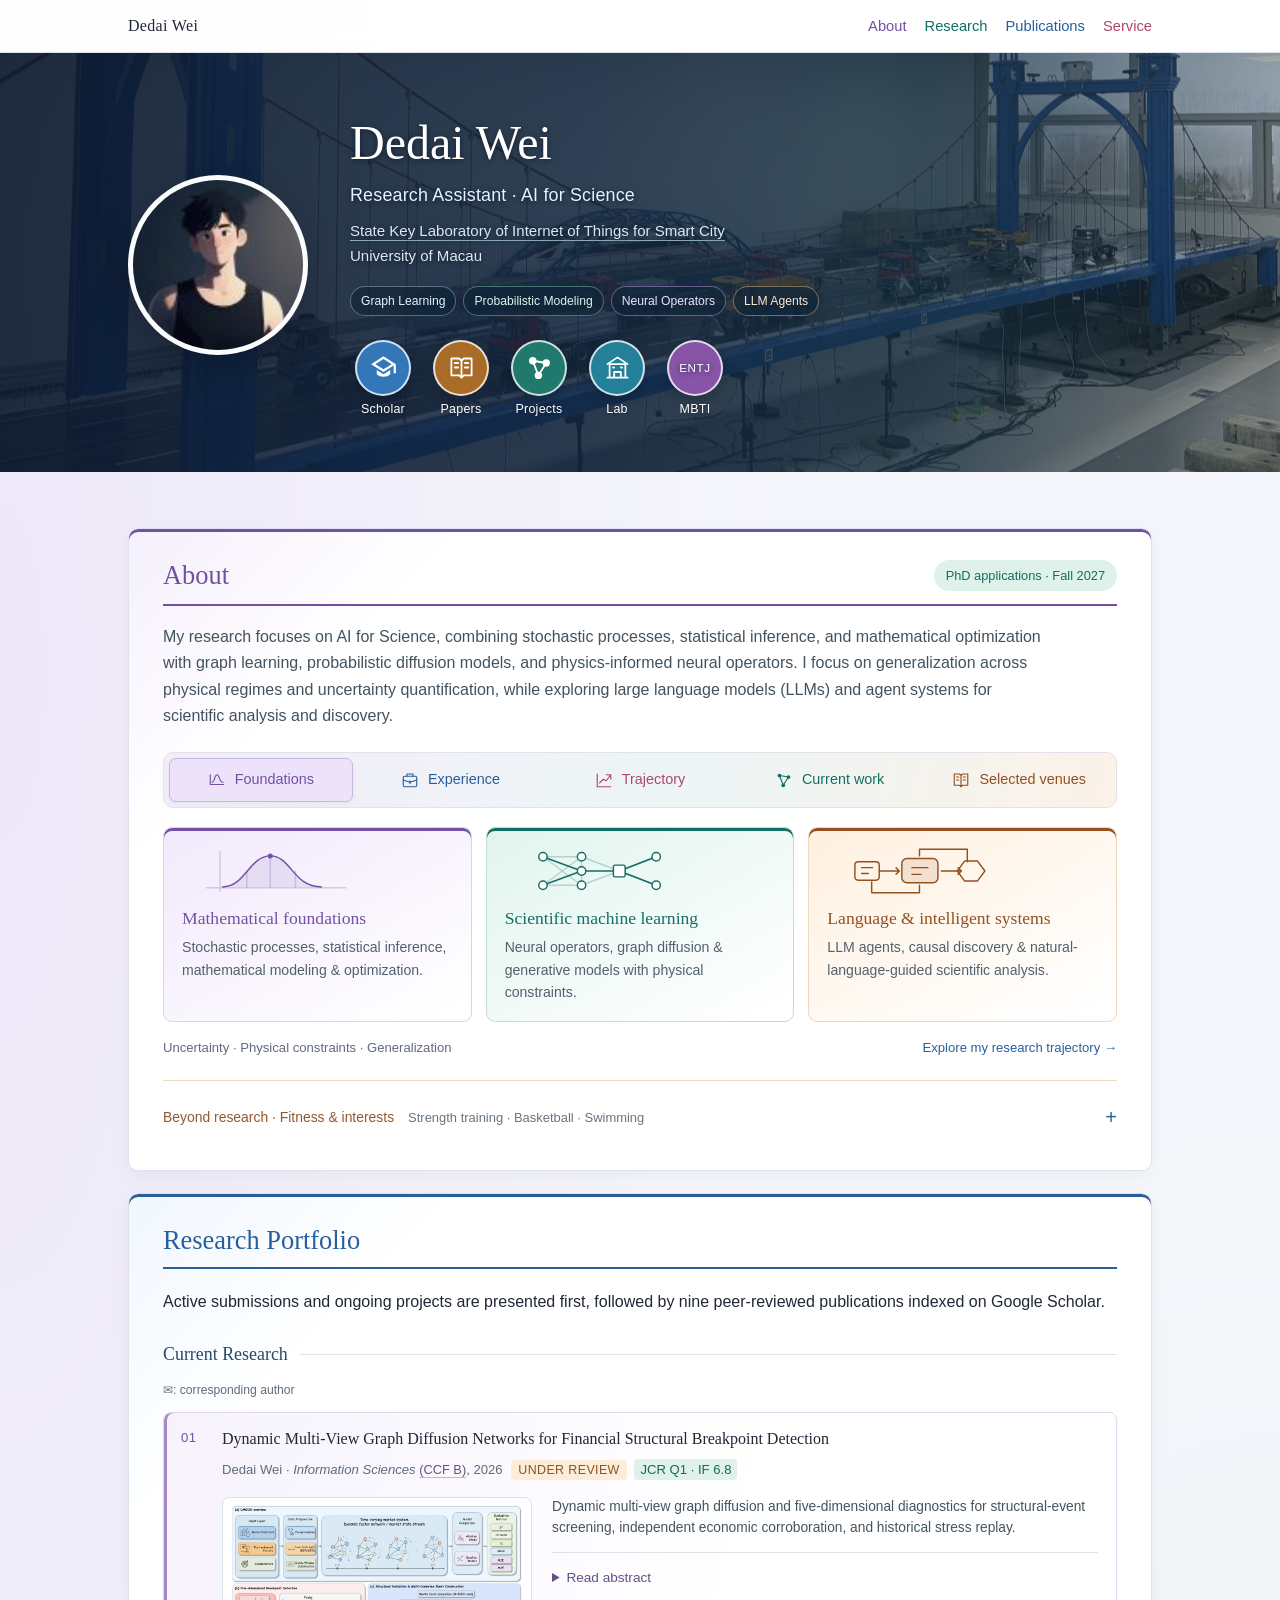
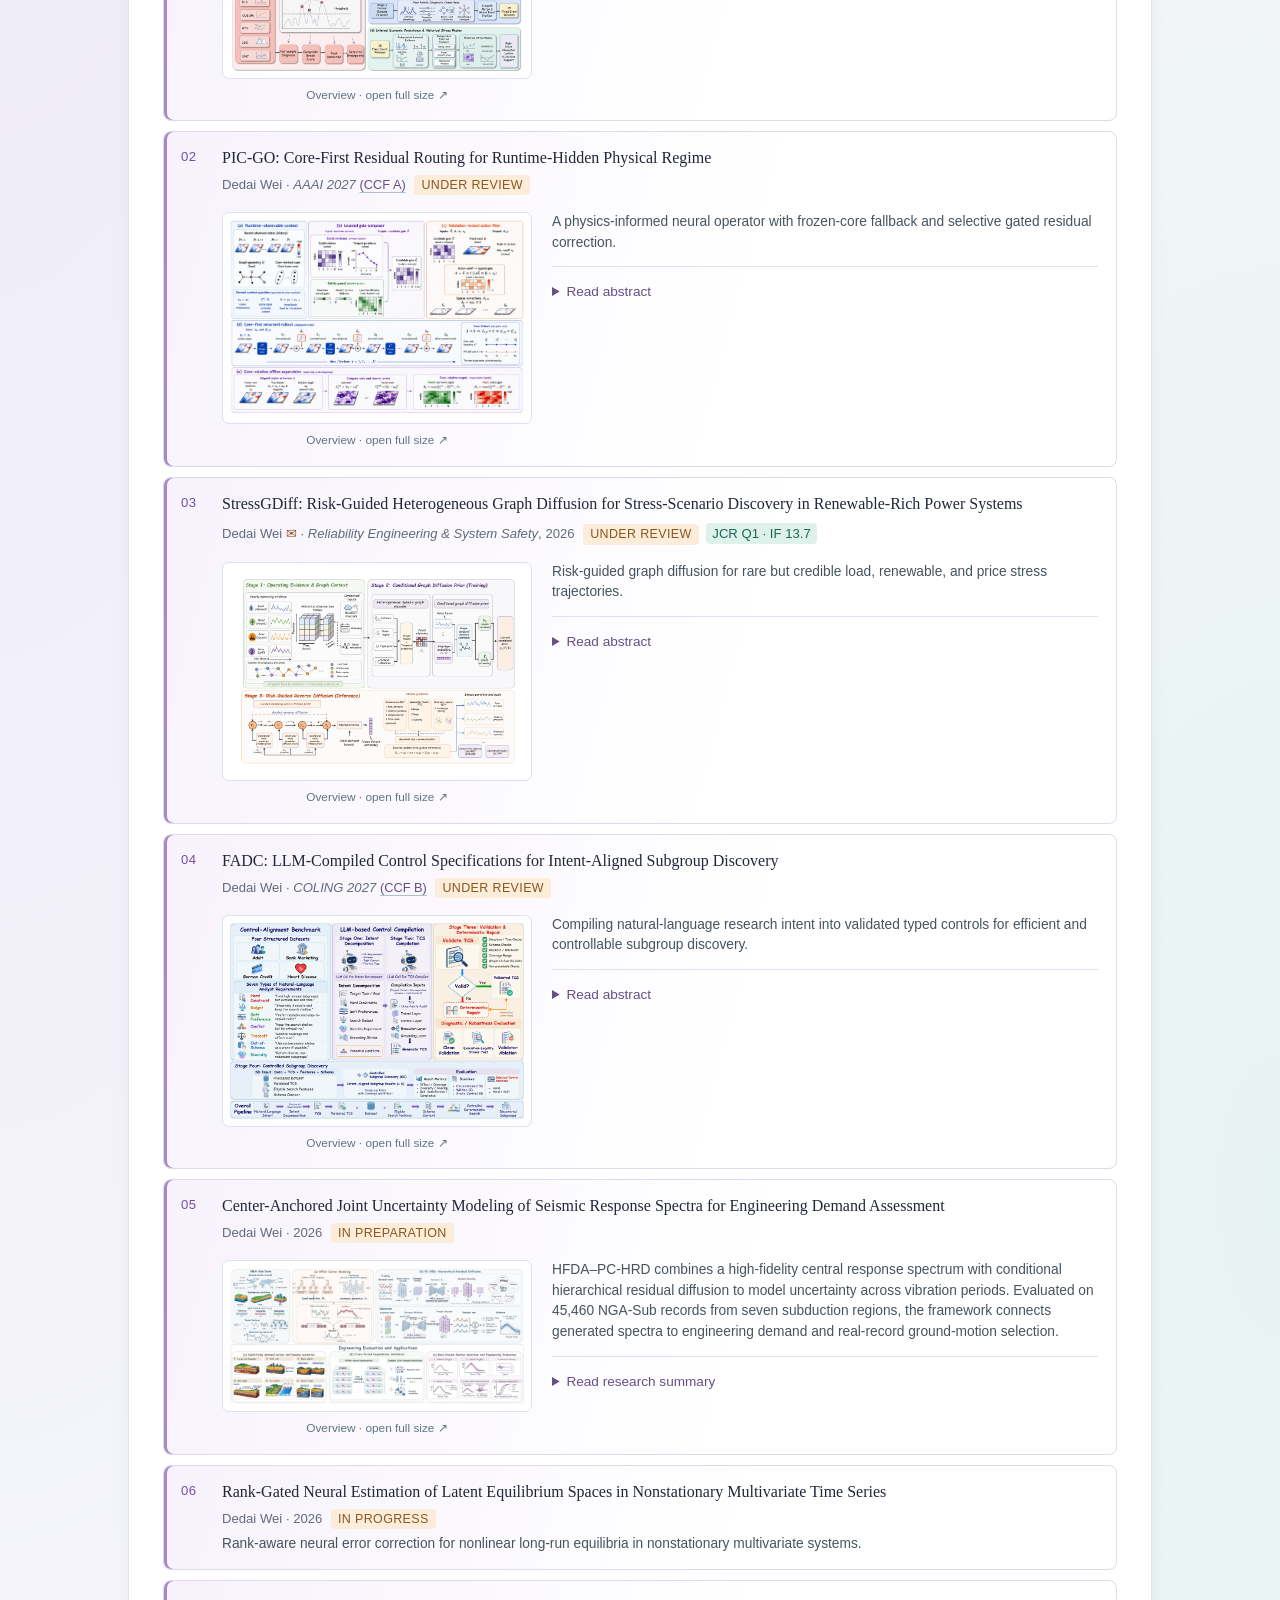
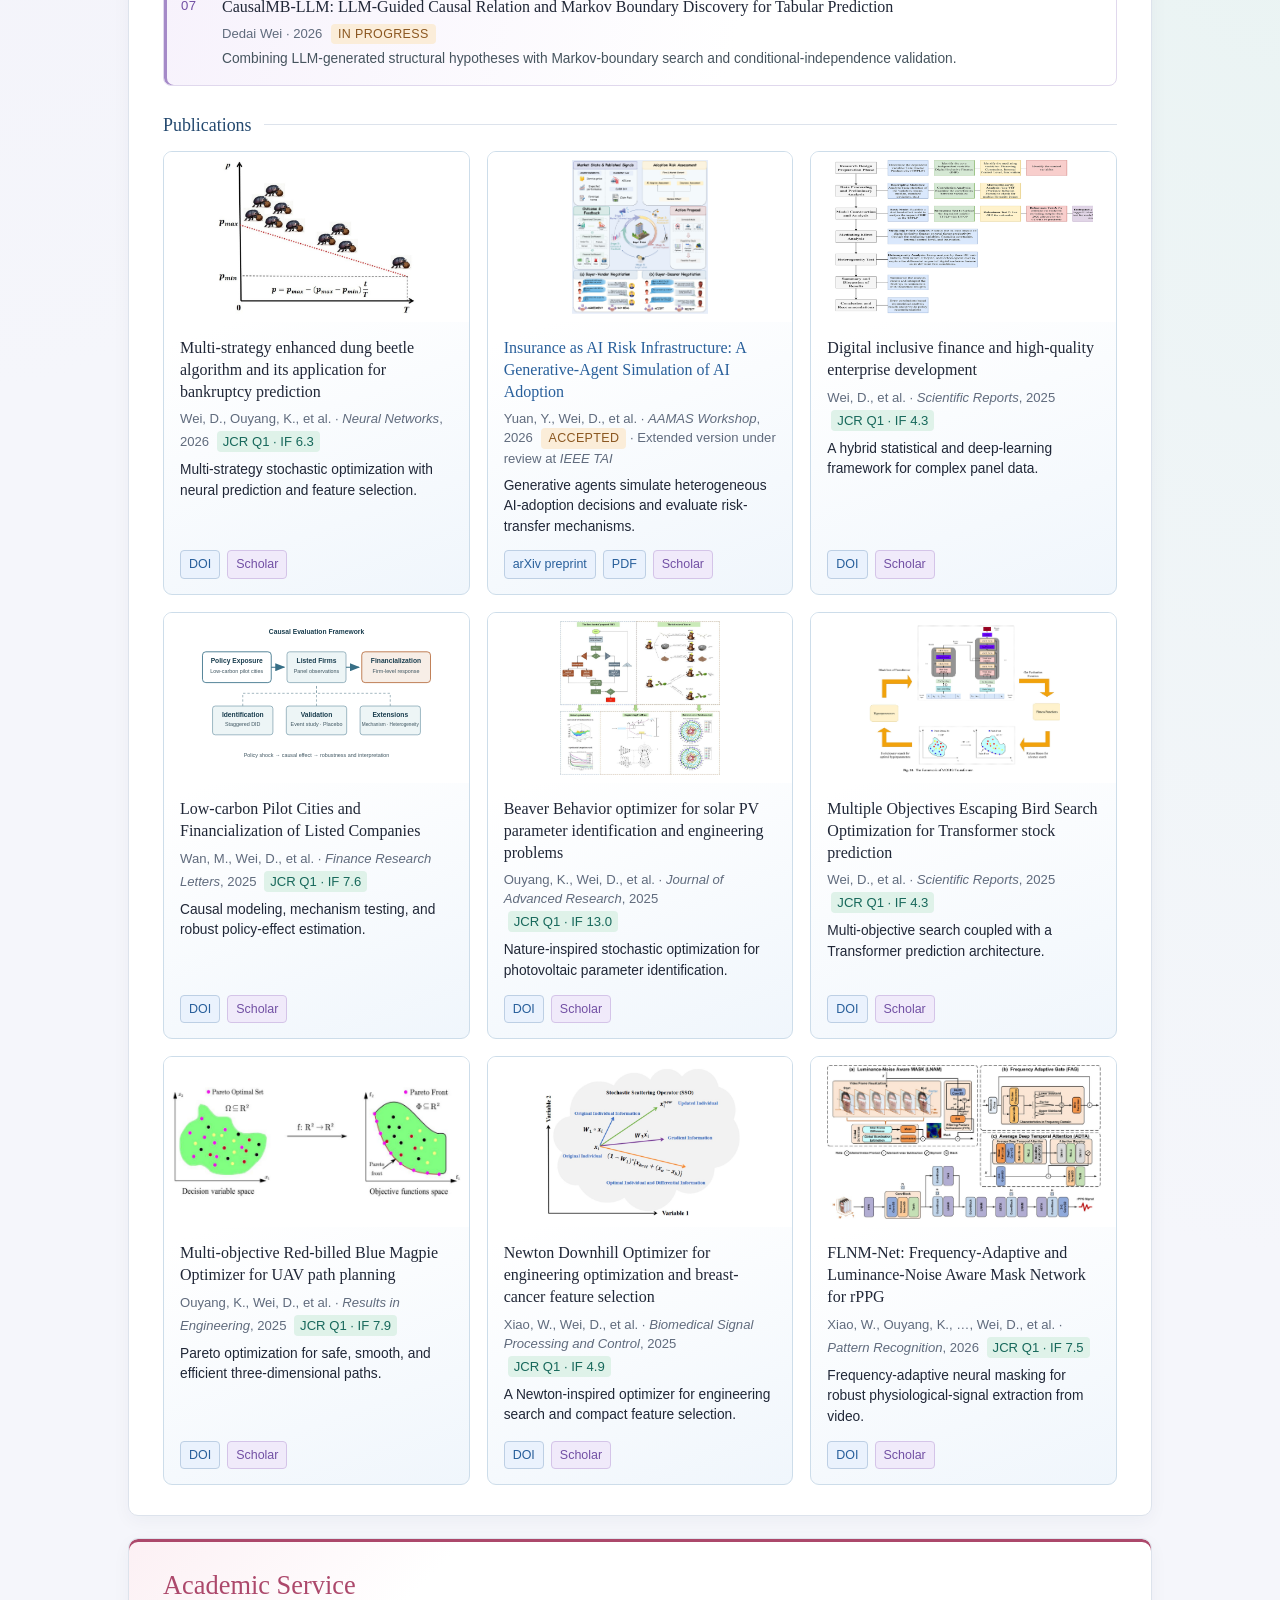
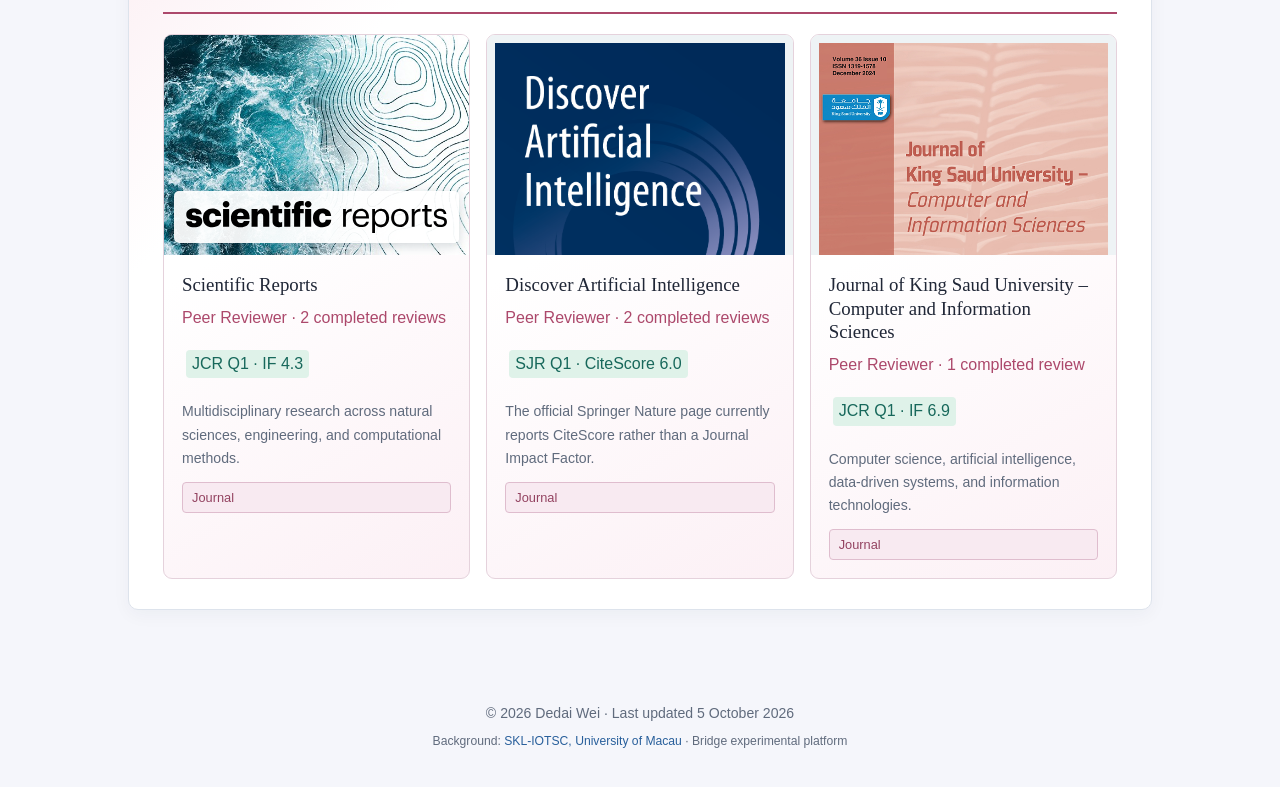
==== commit f2237713: "Show PC-HRD overview only on homepage" ====
--- a/index.html
+++ b/index.html
@@ -220,11 +220,6 @@
     .current-figure img { display:block; width:100%; height:auto; object-fit:contain; }
     .current-figure figcaption { margin-top:7px; font-size:.74rem; text-align:center; color:#607487; }
     .current-figure figcaption a { color:inherit; }
-    .pc-hrd-gallery { display:grid; grid-template-columns:repeat(2,minmax(0,1fr)); gap:18px; margin-top:17px; }
-    .pc-hrd-gallery .current-figure { padding:9px; border:1px solid #d8e3ed; border-radius:8px; background:#fff; }
-    .pc-hrd-gallery .current-figure > a { padding:0; border:0; border-radius:4px; overflow:hidden; }
-    .pc-hrd-gallery .current-figure img { width:100%; height:auto; }
-    .pc-hrd-gallery .current-figure figcaption { margin:8px 2px 2px; line-height:1.4; }
     .current-summary { min-width:0; }
     .paper-version { margin:10px 0 0; color:#667787; font-size:.76rem; line-height:1.6; }
     .paper-abstract { margin-top:13px; border-top:1px solid #dce3ed; padding-top:9px; }
@@ -300,7 +295,6 @@
       .current-item { padding:14px 14px 14px 48px; }
       .current-item:before { left:13px; top:15px; }
       .current-overview { grid-template-columns:1fr; gap:14px; }
-      .pc-hrd-gallery { grid-template-columns:1fr; gap:13px; }
       .service-cover { height:230px; min-height:0; }
       .about-tabs { gap:3px; padding:4px; }
       .about-tab { flex-direction:column; gap:6px; padding:9px 3px; font-size:.78rem; }
@@ -583,14 +577,13 @@
         <li class="current-item" id="research-ei-hlrd">
           <h3 class="paper-title">Center-Anchored Joint Uncertainty Modeling of Seismic Response Spectra for Engineering Demand Assessment</h3>
           <p class="paper-meta"><strong>Dedai Wei</strong> · 2026 <span class="status">In preparation</span></p>
-          <p class="paper-desc">HFDA–PC-HRD combines a high-fidelity central response spectrum with conditional hierarchical residual diffusion to model uncertainty across vibration periods. Evaluated on 45,460 NGA-Sub records from seven subduction regions, the framework connects generated spectra to engineering demand and real-record ground-motion selection.</p>
-          <div class="pc-hrd-gallery" aria-label="Selected figures from the HFDA–PC-HRD manuscript">
-            <figure class="current-figure"><a href="paper-images/hfda-pc-hrd-framework-20261121.webp" target="_blank" rel="noopener" aria-label="Open HFDA–PC-HRD framework figure at full size"><img src="paper-images/hfda-pc-hrd-framework-20261121.webp" alt="HFDA–PC-HRD framework showing central-spectrum prediction, residual diffusion and engineering evaluation" width="1600" height="741" loading="lazy" decoding="async"></a><figcaption>Model framework · <a href="paper-images/hfda-pc-hrd-framework-20261121.webp" target="_blank" rel="noopener">open full size ↗</a></figcaption></figure>
-            <figure class="current-figure"><a href="paper-images/hfda-pc-hrd-joint-spectra-20261121.webp" target="_blank" rel="noopener" aria-label="Open generated response spectra figure at full size"><img src="paper-images/hfda-pc-hrd-joint-spectra-20261121.webp" alt="One hundred generated response spectra and their short-, medium- and long-period bands" width="1600" height="1093" loading="lazy" decoding="async"></a><figcaption>Joint probabilistic spectra · <a href="paper-images/hfda-pc-hrd-joint-spectra-20261121.webp" target="_blank" rel="noopener">open full size ↗</a></figcaption></figure>
-            <figure class="current-figure"><a href="paper-images/hfda-pc-hrd-basin-demand-20261121.webp" target="_blank" rel="noopener" aria-label="Open basin demand spectra figure at full size"><img src="paper-images/hfda-pc-hrd-basin-demand-20261121.webp" alt="Generated and observed response spectra under deep and shallow basin conditions" width="1600" height="662" loading="lazy" decoding="async"></a><figcaption>Basin-conditioned demand · <a href="paper-images/hfda-pc-hrd-basin-demand-20261121.webp" target="_blank" rel="noopener">open full size ↗</a></figcaption></figure>
-            <figure class="current-figure"><a href="paper-images/hfda-pc-hrd-record-selection-20261121.webp" target="_blank" rel="noopener" aria-label="Open ground-motion record selection figure at full size"><img src="paper-images/hfda-pc-hrd-record-selection-20261121.webp" alt="Probabilistic and central spectral targets matched to real acceleration records" width="1600" height="1311" loading="lazy" decoding="async"></a><figcaption>Real-record ground-motion selection · <a href="paper-images/hfda-pc-hrd-record-selection-20261121.webp" target="_blank" rel="noopener">open full size ↗</a></figcaption></figure>
-          </div>
-          <details class="paper-abstract"><summary>Read research summary</summary><p>Large earthquakes, soft soils and sedimentary basins can change spectral peaks, long-period demand and uncertainty across vibration periods. This work uses HFDA to estimate the central response spectrum, then conditions hierarchical residual diffusion on earthquake, path and site information to generate complete probabilistic spectra. It evaluates 45,460 NGA-Sub records from seven subduction regions and uses independent New Zealand GeoNet accelerograms to study how joint probabilistic targets inform real-record ground-motion selection.</p></details>
+          <div class="current-overview">
+            <figure class="current-figure"><a href="paper-images/hfda-pc-hrd-framework-20261121.webp" target="_blank" rel="noopener" aria-label="Open HFDA–PC-HRD overview at full size"><img src="paper-images/hfda-pc-hrd-framework-20261121.webp" alt="HFDA–PC-HRD overview showing central-spectrum prediction, residual diffusion and engineering evaluation" width="1600" height="741" loading="lazy" decoding="async"></a><figcaption><a href="paper-images/hfda-pc-hrd-framework-20261121.webp" target="_blank" rel="noopener">Overview · open full size ↗</a></figcaption></figure>
+            <div class="current-summary">
+              <p class="paper-desc">HFDA–PC-HRD combines a high-fidelity central response spectrum with conditional hierarchical residual diffusion to model uncertainty across vibration periods. Evaluated on 45,460 NGA-Sub records from seven subduction regions, the framework connects generated spectra to engineering demand and real-record ground-motion selection.</p>
+              <details class="paper-abstract"><summary>Read research summary</summary><p>Large earthquakes, soft soils and sedimentary basins can change spectral peaks, long-period demand and uncertainty across vibration periods. This work uses HFDA to estimate the central response spectrum, then conditions hierarchical residual diffusion on earthquake, path and site information to generate complete probabilistic spectra. It evaluates 45,460 NGA-Sub records from seven subduction regions and uses independent New Zealand GeoNet accelerograms to study how joint probabilistic targets inform real-record ground-motion selection.</p></details>
+            </div>
+          </div>
         </li>
         <li class="current-item"><h3 class="paper-title">Rank-Gated Neural Estimation of Latent Equilibrium Spaces in Nonstationary Multivariate Time Series</h3><p class="paper-meta"><strong>Dedai Wei</strong> · 2026 <span class="status">In progress</span></p><p class="paper-desc">Rank-aware neural error correction for nonlinear long-run equilibria in nonstationary multivariate systems.</p></li>
         <li class="current-item"><h3 class="paper-title">CausalMB-LLM: LLM-Guided Causal Relation and Markov Boundary Discovery for Tabular Prediction</h3><p class="paper-meta"><strong>Dedai Wei</strong> · 2026 <span class="status">In progress</span></p><p class="paper-desc">Combining LLM-generated structural hypotheses with Markov-boundary search and conditional-independence validation.</p></li>
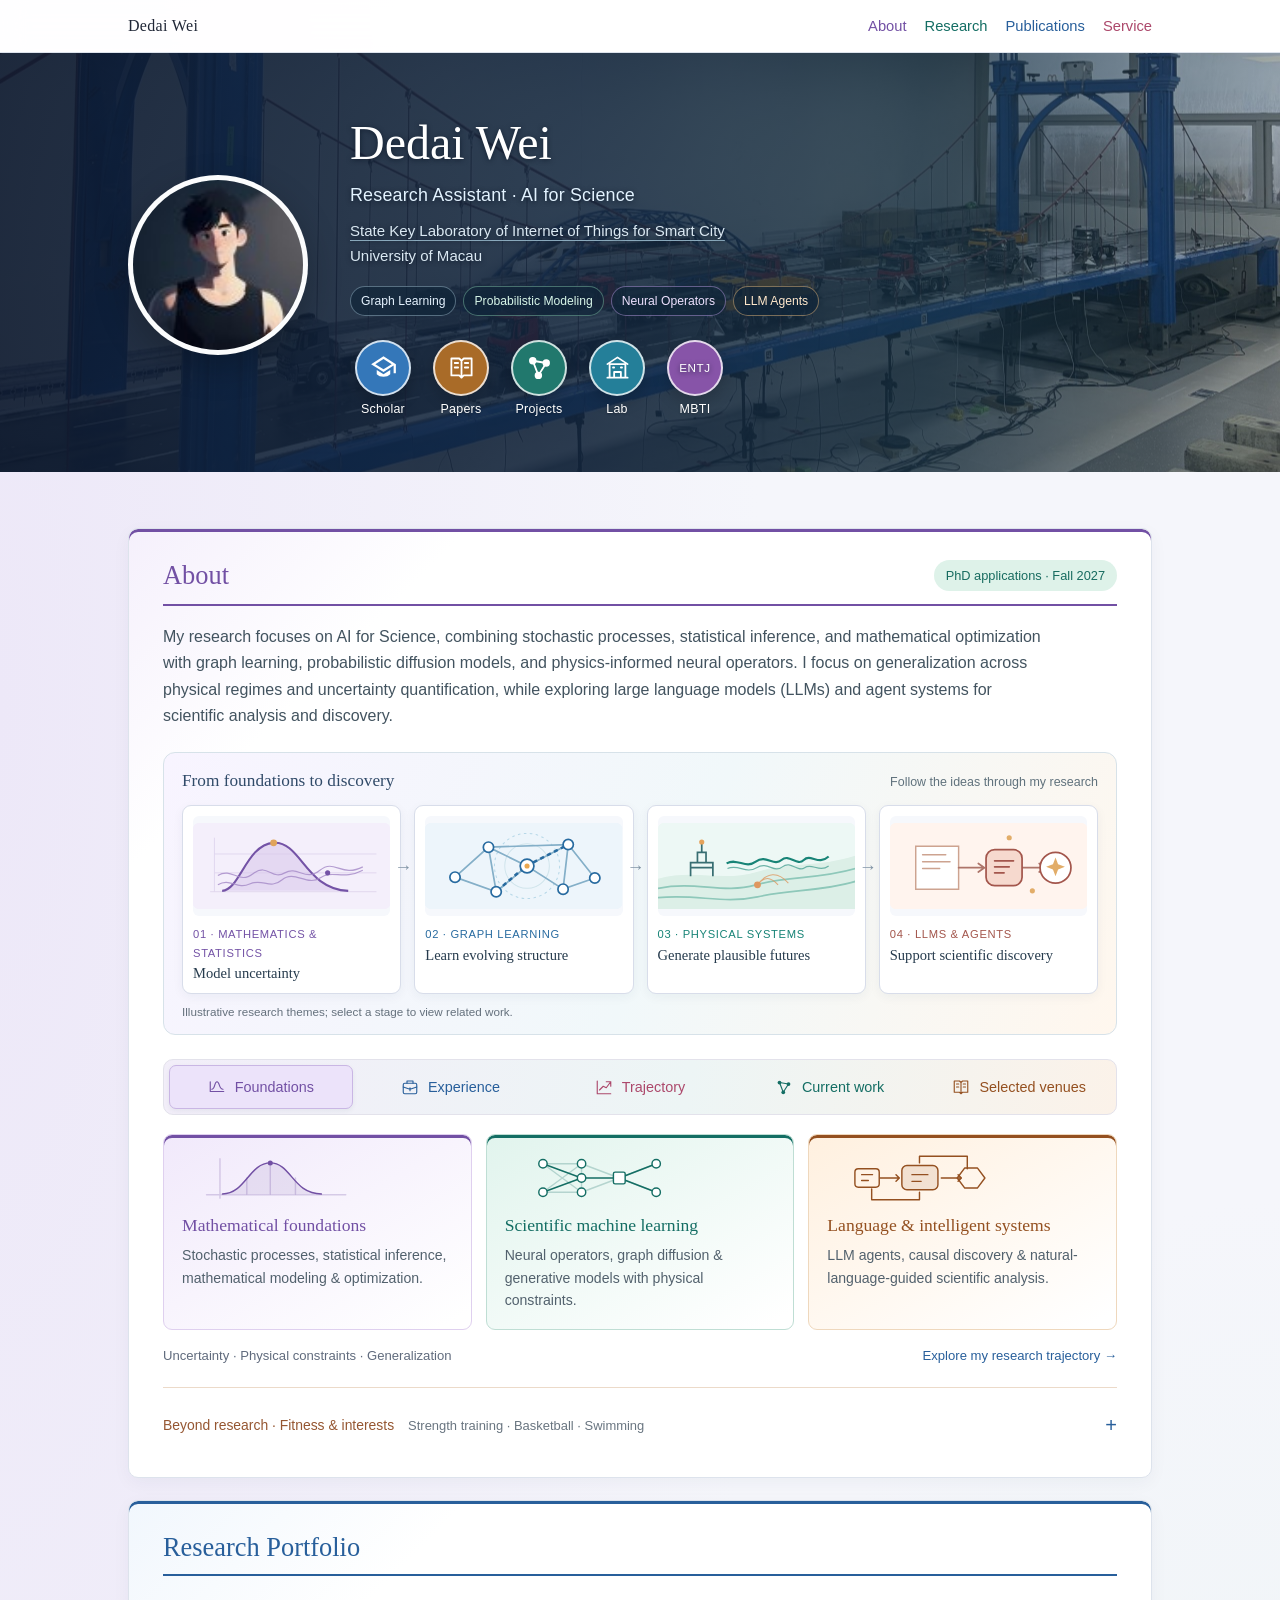
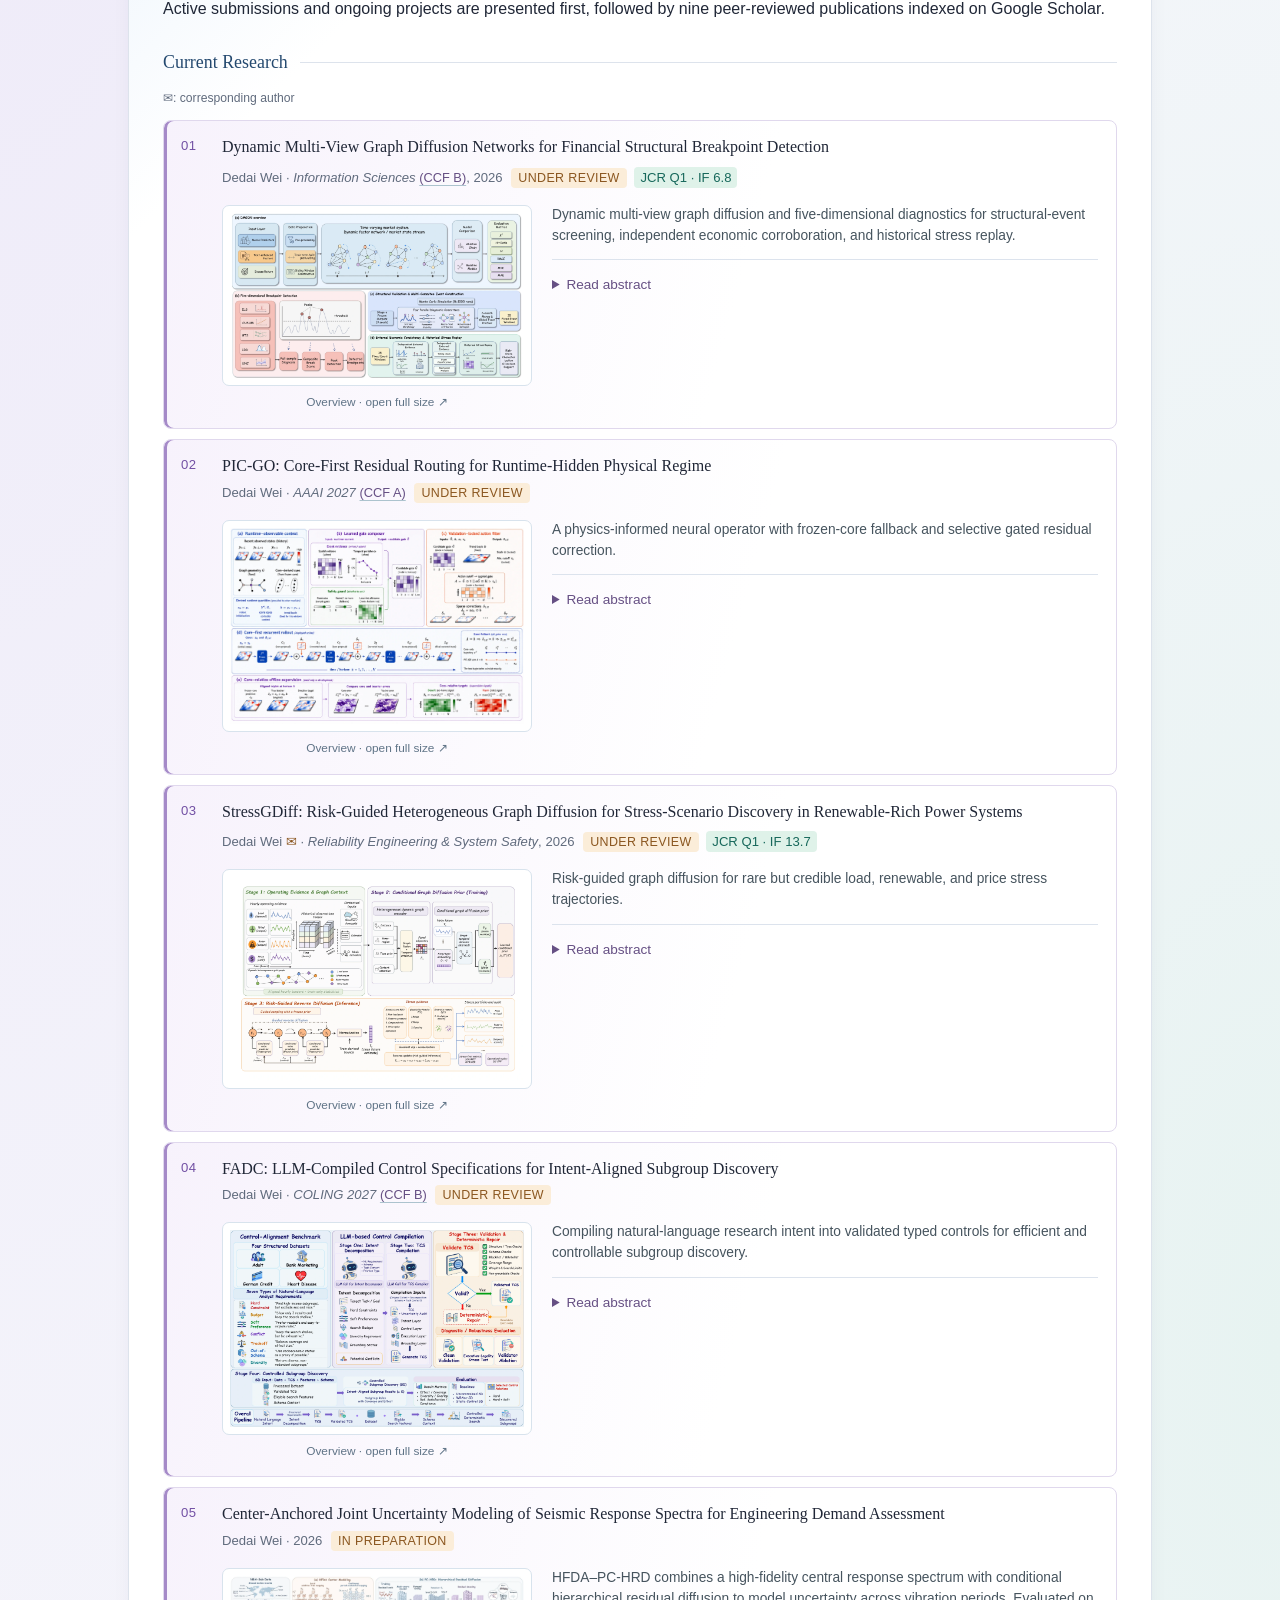
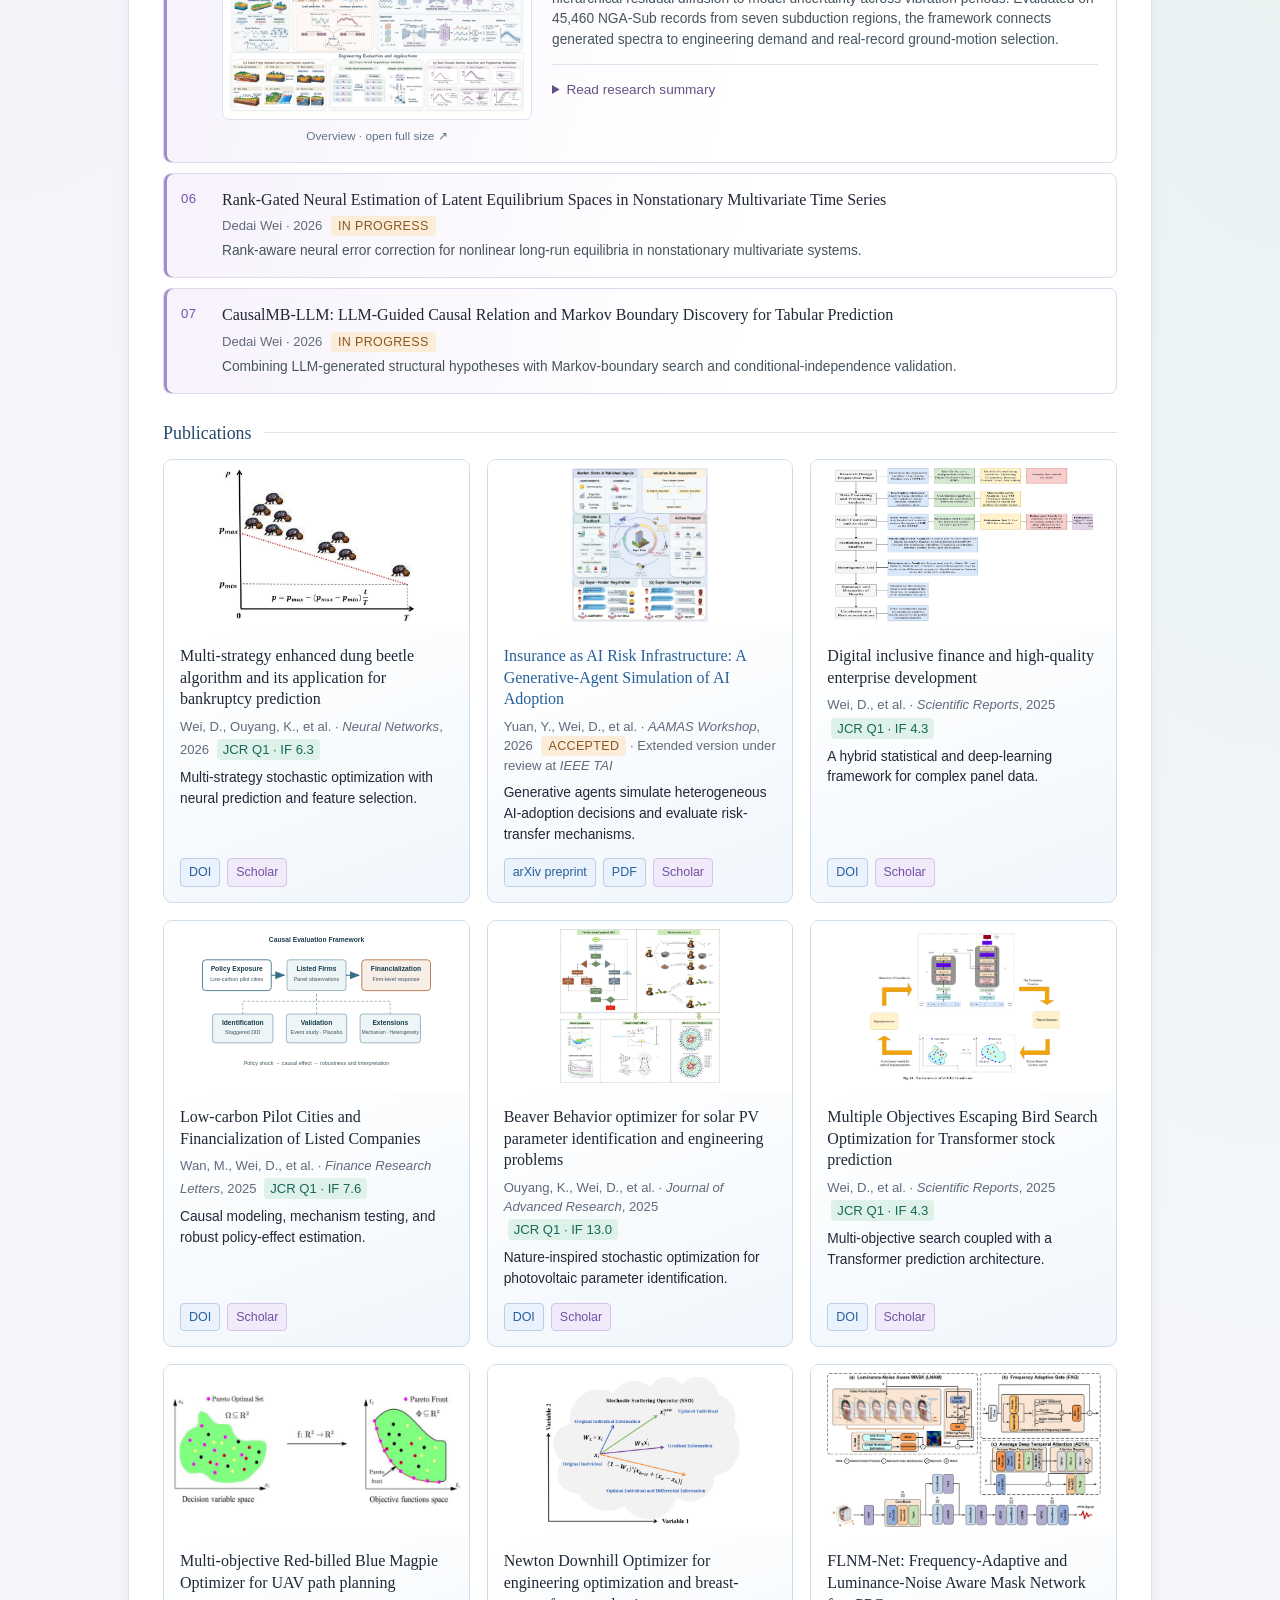
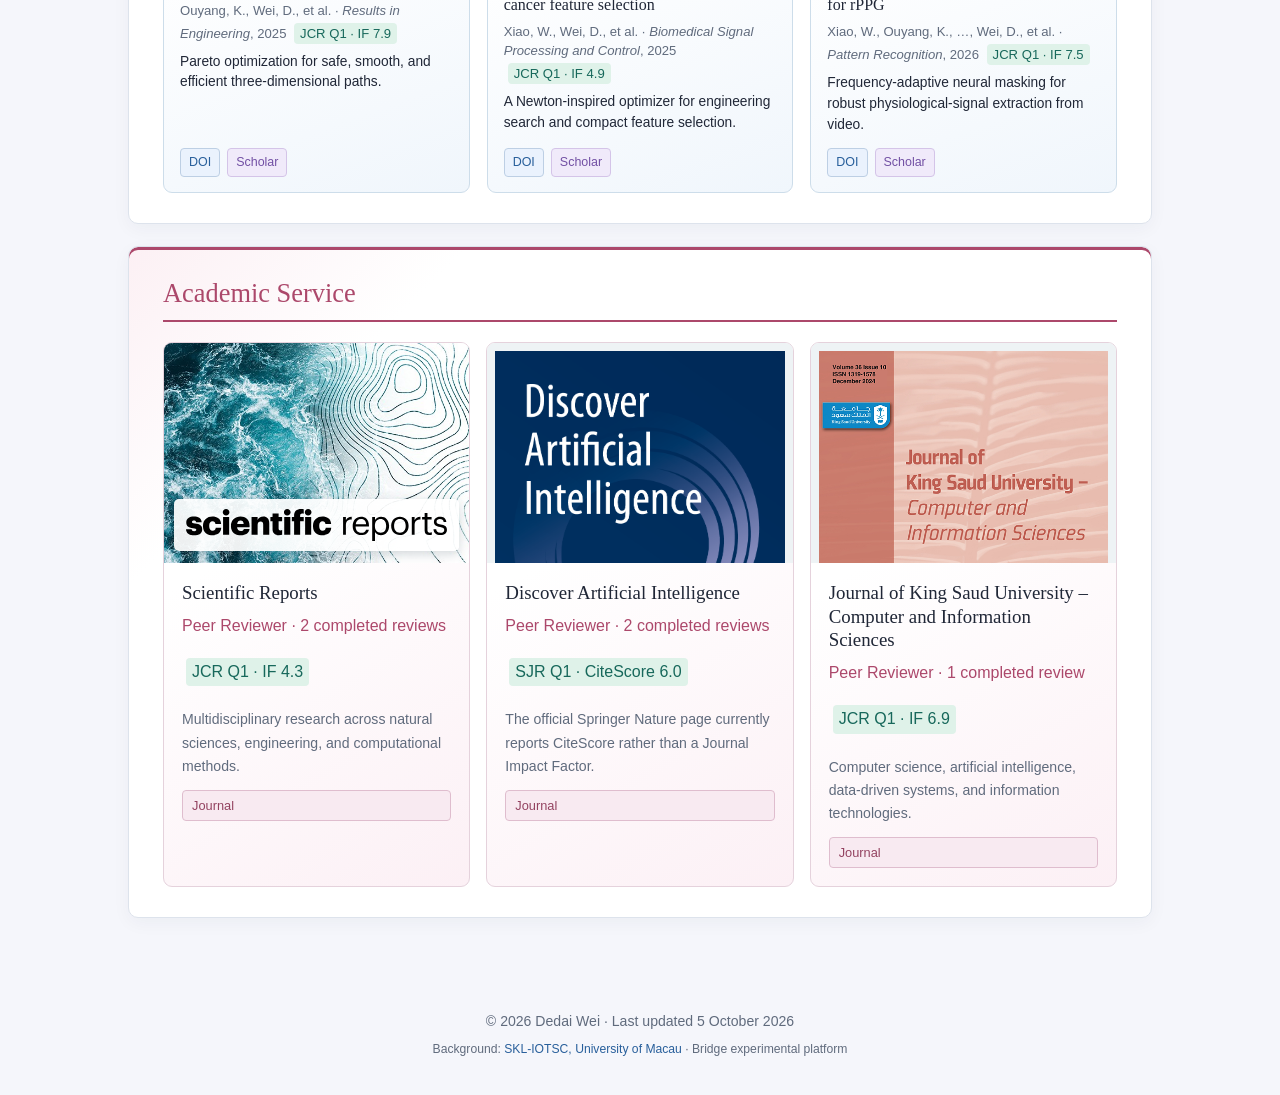
==== commit 63e4606d: "Illustrate research evolution in About section" ====
--- a/index.html
+++ b/index.html
@@ -106,6 +106,28 @@
     .about-heading h2 { margin:0; padding:0; border:0; }
     .about-phd { color:#186c60; background:#def2e9; border-radius:99px; padding:5px 12px; font-size:.8rem; }
     .about-intro { max-width:890px; margin:0 0 22px; color:#42535f; }
+    .research-evolution { margin:0 0 24px; padding:17px 18px 14px; border:1px solid #d7e2e9; border-radius:12px; background:linear-gradient(115deg,#f8f4ff,#f1f8fa 53%,#fff7ee); }
+    .evolution-heading { display:flex; align-items:baseline; justify-content:space-between; flex-wrap:wrap; gap:5px 14px; margin-bottom:13px; }
+    .evolution-heading h3 { margin:0; color:#314b69; font-size:1.08rem; }
+    .evolution-heading span { color:#60727d; font-size:.78rem; }
+    .evolution-track { display:grid; grid-template-columns:repeat(4,minmax(0,1fr)); gap:13px; }
+    .evolution-card { --evo-color:#7453a6; position:relative; display:block; min-width:0; overflow:visible; padding:10px; border:1px solid #d8ddea; border-radius:9px; background:#fff; color:#253c50; text-decoration:none; box-shadow:0 3px 11px rgba(29,54,75,.05); transition:transform .2s,border-color .2s,box-shadow .2s; }
+    .evolution-card:nth-child(2) { --evo-color:#286ba0; }
+    .evolution-card:nth-child(3) { --evo-color:#188477; }
+    .evolution-card:nth-child(4) { --evo-color:#a3564c; }
+    .evolution-card:not(:last-child):after { content:"→"; position:absolute; z-index:1; right:-12px; top:52px; color:#8194a5; font-size:18px; line-height:1; }
+    .evolution-card:hover,.evolution-card:focus-visible { transform:translateY(-3px); border-color:var(--evo-color); box-shadow:0 8px 17px rgba(29,54,75,.11); color:#253c50; }
+    .evolution-card:focus-visible { outline:2px solid var(--evo-color); outline-offset:3px; }
+    .evolution-scene { display:block; width:100%; height:100px; border-radius:6px; background:#f6f8fc; }
+    .evolution-index { display:block; margin-top:9px; color:var(--evo-color); font-size:.7rem; letter-spacing:.06em; text-transform:uppercase; }
+    .evolution-name { display:block; margin-top:2px; color:#263b4d; font:400 .91rem/1.3 Georgia,"Times New Roman",serif; }
+    .evolution-caption { margin:10px 0 0; color:#65717d; font-size:.73rem; line-height:1.4; }
+    .evolution-mobile-hint { display:none; }
+    .research-evolution.is-visible .evolution-card { animation:evolution-arrive .58s ease backwards; }
+    .research-evolution.is-visible .evolution-card:nth-child(2) { animation-delay:.16s; }
+    .research-evolution.is-visible .evolution-card:nth-child(3) { animation-delay:.32s; }
+    .research-evolution.is-visible .evolution-card:nth-child(4) { animation-delay:.48s; }
+    @keyframes evolution-arrive { from { opacity:.45; transform:translateY(11px); } to { opacity:1; transform:translateY(0); } }
     .about-explorer { --about-violet:var(--violet); --about-teal:var(--teal); --about-copper:var(--amber); }
     .about-explorer [hidden] { display:none !important; }
     .about-tabs { display:grid; grid-template-columns:repeat(5,minmax(0,1fr)); gap:6px; padding:5px; margin-bottom:19px; background:linear-gradient(100deg,#f2eef9,#edf5f5 55%,#fbf2e9); border:1px solid #e3e2eb; border-radius:10px; }
@@ -279,6 +301,10 @@
       .trajectory-mobile { display:block; }
       .about-grid { grid-template-columns:1fr; gap:10px; }
       .about-tabs { grid-template-columns:repeat(6,minmax(0,1fr)); }
+      .evolution-track { grid-template-columns:none; grid-auto-flow:column; grid-auto-columns:minmax(205px,72%); overflow-x:auto; overscroll-behavior-inline:contain; scroll-snap-type:x mandatory; padding:2px 2px 10px; }
+      .evolution-card { scroll-snap-align:start; }
+      .evolution-card:after { display:none; }
+      .evolution-mobile-hint { display:inline; }
       .about-tab { grid-column:span 2; min-width:0; }
       .about-tab:nth-last-child(-n+2) { grid-column:span 3; }
       .about-card:not(.about-project) { display:grid; grid-template-columns:65px minmax(0,1fr); column-gap:12px; padding:15px; }
@@ -309,6 +335,7 @@
     @media (prefers-reduced-motion:reduce) {
       html { scroll-behavior:auto; }
       .about-explorer *, .about-explorer *:before, .about-explorer *:after { animation:none !important; transition:none !important; }
+      .research-evolution *, .research-evolution *:before, .research-evolution *:after { animation:none !important; transition:none !important; }
     }
   </style>
 </head>
@@ -348,6 +375,61 @@
         <span class="about-phd">PhD applications · Fall 2027</span>
       </div>
       <p class="about-intro">My research focuses on AI for Science, combining stochastic processes, statistical inference, and mathematical optimization with graph learning, probabilistic diffusion models, and physics-informed neural operators. I focus on generalization across physical regimes and uncertainty quantification, while exploring large language models (LLMs) and agent systems for scientific analysis and discovery.</p>
+      <figure class="research-evolution" id="research-evolution" aria-labelledby="evolution-title">
+        <div class="evolution-heading"><h3 id="evolution-title">From foundations to discovery</h3><span>Follow the ideas through my research <span class="evolution-mobile-hint">· swipe to explore →</span></span></div>
+        <div class="evolution-track">
+          <a class="evolution-card" href="#about-foundations" aria-label="Explore mathematical and statistical foundations">
+            <svg class="evolution-scene" viewBox="0 0 230 100" role="img" aria-label="Probability distribution and stochastic sample paths">
+              <rect width="230" height="100" rx="6" fill="#f4effb"/>
+              <path d="M20 80H214M25 17V80M25 58H214M25 36H214" fill="none" stroke="#dfd4ed" stroke-width="1"/>
+              <path d="M34 79C55 78 62 25 94 23c32-2 37 54 87 56Z" fill="#d9c8ec" opacity=".58"/>
+              <path d="M34 79C55 78 62 25 94 23c32-2 37 54 87 56" fill="none" stroke="#7453a6" stroke-width="2.5"/>
+              <path d="M29 61c17-10 24 11 41-2s22 8 37-1 24 11 41-3 25 9 50-4M29 72c14-9 22 6 37-1s24 7 38-5 29 8 44-2 27 3 50-9" fill="none" stroke="#a78bc8" stroke-width="1.4" opacity=".82"/>
+              <circle cx="94" cy="23" r="4" fill="#e0a45b"/><circle cx="157" cy="58" r="3" fill="#7453a6"/>
+            </svg>
+            <span class="evolution-index">01 · Mathematics &amp; statistics</span><span class="evolution-name">Model uncertainty</span>
+          </a>
+          <a class="evolution-card" href="#research-dmgdn" aria-label="Explore dynamic graph learning research">
+            <svg class="evolution-scene" viewBox="0 0 230 100" role="img" aria-label="A changing network and diffusion paths">
+              <rect width="230" height="100" rx="6" fill="#edf5fb"/>
+              <circle cx="119" cy="50" r="38" fill="none" stroke="#b7d8e8" stroke-width="1.2" stroke-dasharray="3 4"/>
+              <circle cx="119" cy="50" r="26" fill="none" stroke="#d1e5ec" stroke-width="1.2"/>
+              <path d="M35 63 74 28 119 50 167 25 198 64M35 63l48 17 36-30 42 27 37-13M74 28l9 52m84-55-6 52M74 28l93-3" fill="none" stroke="#84afc8" stroke-width="2"/>
+              <path d="m84 79 34-29 49-25" fill="none" stroke="#286ba0" stroke-width="3" stroke-dasharray="5 4"/>
+              <g fill="#fff" stroke="#286ba0" stroke-width="2"><circle cx="35" cy="63" r="6"/><circle cx="74" cy="28" r="6"/><circle cx="83" cy="80" r="6"/><circle cx="119" cy="50" r="8"/><circle cx="167" cy="25" r="6"/><circle cx="161" cy="77" r="6"/><circle cx="198" cy="64" r="6"/></g>
+              <circle cx="119" cy="50" r="3" fill="#e9a750"/>
+            </svg>
+            <span class="evolution-index">02 · Graph learning</span><span class="evolution-name">Learn evolving structure</span>
+          </a>
+          <a class="evolution-card" href="#research-ei-hlrd" aria-label="Explore physics-guided probabilistic modeling research">
+            <svg class="evolution-scene" viewBox="0 0 230 100" role="img" aria-label="Earth layers, a sensor, and generated seismic waveforms">
+              <rect width="230" height="100" rx="6" fill="#edf8f5"/>
+              <path d="M0 65c42-12 75 4 115-8s71-5 115-19v62H0Z" fill="#dcefe7"/>
+              <path d="M0 76c45-9 75 7 114-4s72-6 116-19M0 87c46-5 74 8 116-1s73-6 114-18" fill="none" stroke="#8ec8ba" stroke-width="2"/>
+              <path d="M38 62v-16h26v16m-18-16V34h10v12M51 34V23m-13 29h26" fill="none" stroke="#386e72" stroke-width="2"/>
+              <circle cx="51" cy="22" r="3" fill="#e5a35c"/>
+              <path d="M80 47c13-7 22 7 34-2s21 6 30-2 18 8 26 0 17 7 29-4" fill="none" stroke="#188477" stroke-width="2.5"/>
+              <path d="M81 53c13-6 21 7 34-1s20 7 30-1 18 7 26 1 17 6 28-2" fill="none" stroke="#58a99c" stroke-width="1.4" opacity=".85"/>
+              <circle cx="116" cy="72" r="4" fill="#df9860"/><path d="M116 72c8-10 15-10 24 0M116 72c11-15 24-16 36-2" fill="none" stroke="#df9860" stroke-width="1.2" opacity=".8"/>
+            </svg>
+            <span class="evolution-index">03 · Physical systems</span><span class="evolution-name">Generate plausible futures</span>
+          </a>
+          <a class="evolution-card" href="#current-agent-study" aria-label="Explore LLM and agent systems research">
+            <svg class="evolution-scene" viewBox="0 0 230 100" role="img" aria-label="Scientific documents connected to agent decisions and discoveries">
+              <rect width="230" height="100" rx="6" fill="#fff4ee"/>
+              <path d="M30 27h50v50H30zM38 37h27m-27 8h32m-32 8h20" fill="#fff" stroke="#cda390" stroke-width="1.7" stroke-linecap="round"/>
+              <path d="M80 52h30m42 0h29M110 52l-7-5m7 5-7 5m78-5-7-5m7 5-7 5" fill="none" stroke="#ad756a" stroke-width="2" stroke-linecap="round"/>
+              <rect x="112" y="31" width="42" height="42" rx="10" fill="#f6d9ce" stroke="#a3564c" stroke-width="2"/>
+              <path d="M122 44h22m-22 7h17m-17 7h11" stroke="#a3564c" stroke-width="2" stroke-linecap="round"/>
+              <circle cx="193" cy="52" r="18" fill="#fff" stroke="#a3564c" stroke-width="2"/>
+              <path d="m193 40 3 8 8 3-8 3-3 8-3-8-8-3 8-3Z" fill="#e2ad69"/>
+              <circle cx="139" cy="17" r="3" fill="#e2ad69"/><circle cx="166" cy="79" r="3" fill="#e2ad69"/>
+            </svg>
+            <span class="evolution-index">04 · LLMs &amp; agents</span><span class="evolution-name">Support scientific discovery</span>
+          </a>
+        </div>
+        <figcaption class="evolution-caption">Illustrative research themes; select a stage to view related work.</figcaption>
+      </figure>
       <div class="about-explorer" id="about-explorer">
         <div class="about-tabs" aria-label="Explore my research" hidden>
           <button class="about-tab" type="button" id="about-tab-foundations" aria-controls="about-foundations">
@@ -703,6 +785,18 @@
       });
       window.addEventListener('hashchange', () => revealAnchor(location.hash));
       revealAnchor(location.hash);
+      const evolution = document.getElementById('research-evolution');
+      if (evolution && 'IntersectionObserver' in window) {
+        const observer = new IntersectionObserver(entries => {
+          if (entries.some(entry => entry.isIntersecting)) {
+            evolution.classList.add('is-visible');
+            observer.disconnect();
+          }
+        }, { threshold: .18 });
+        observer.observe(evolution);
+      } else if (evolution) {
+        evolution.classList.add('is-visible');
+      }
     })();
   </script>
 </body>
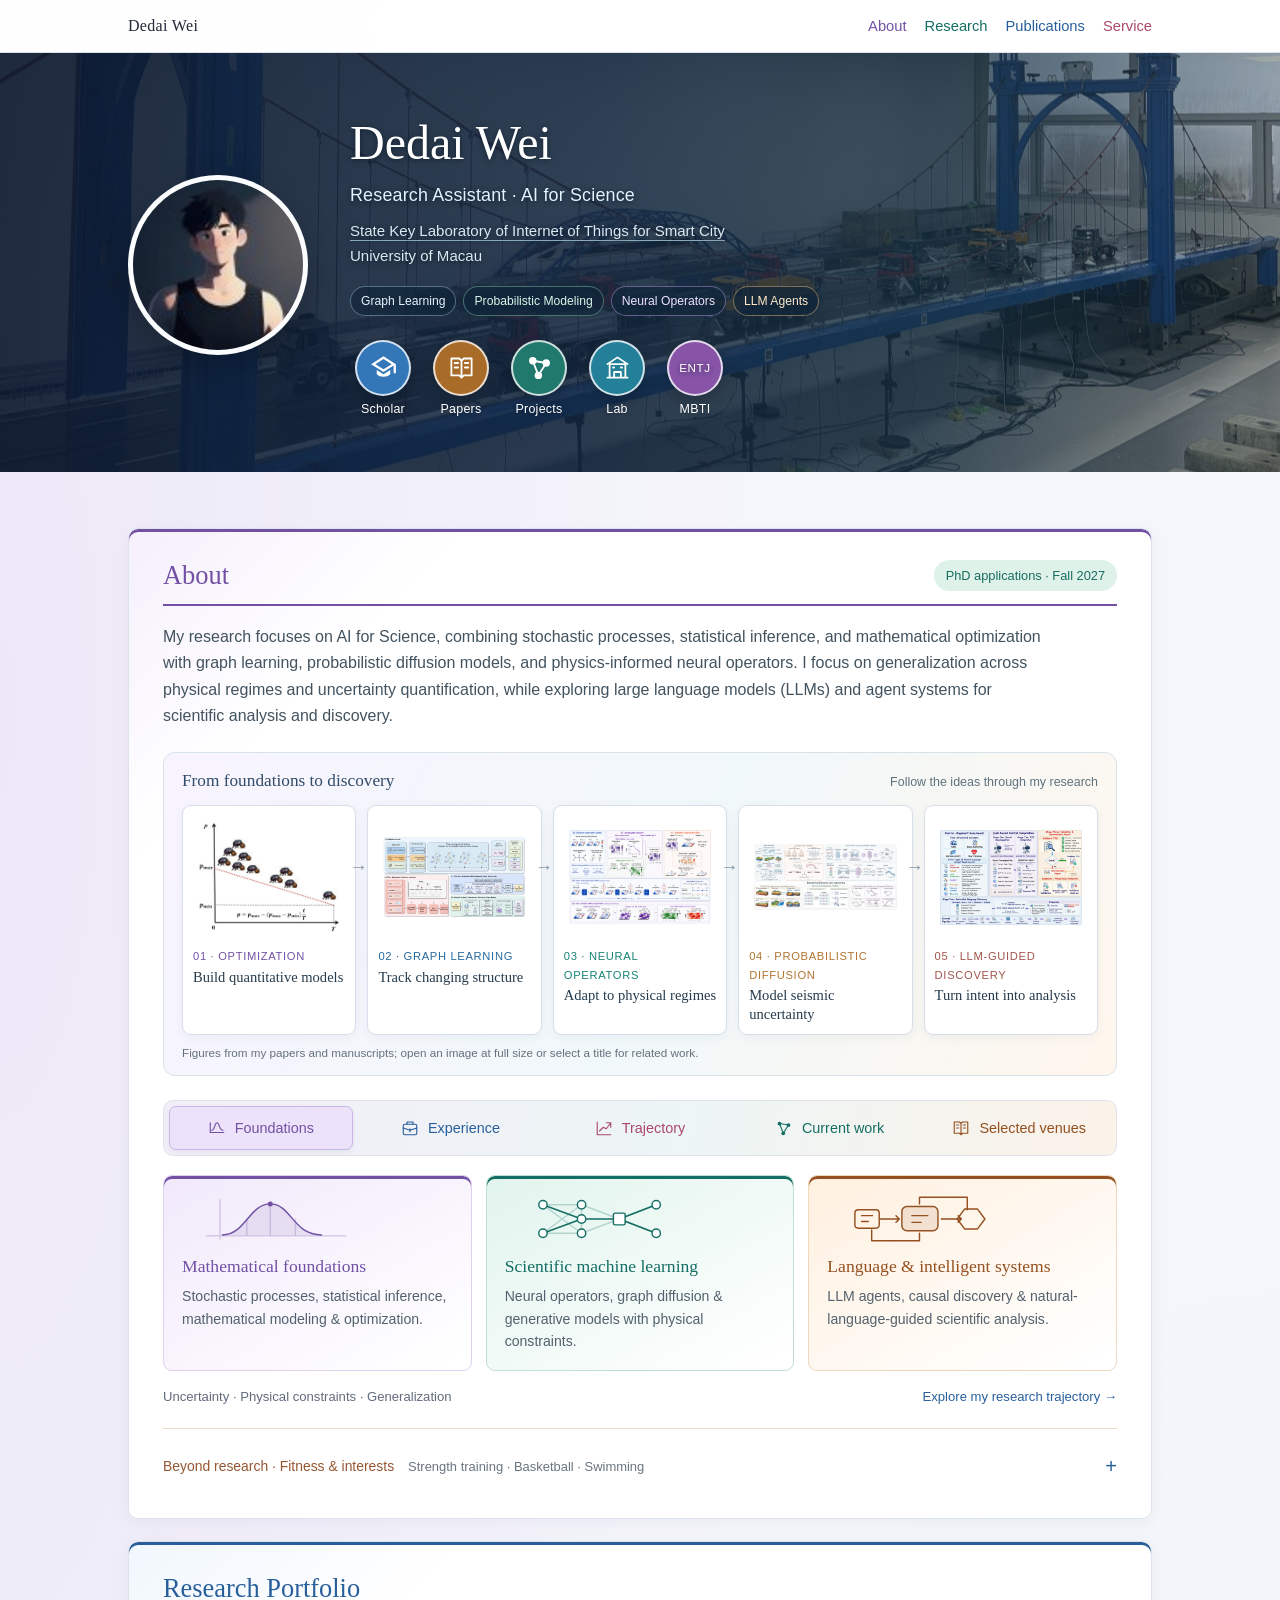
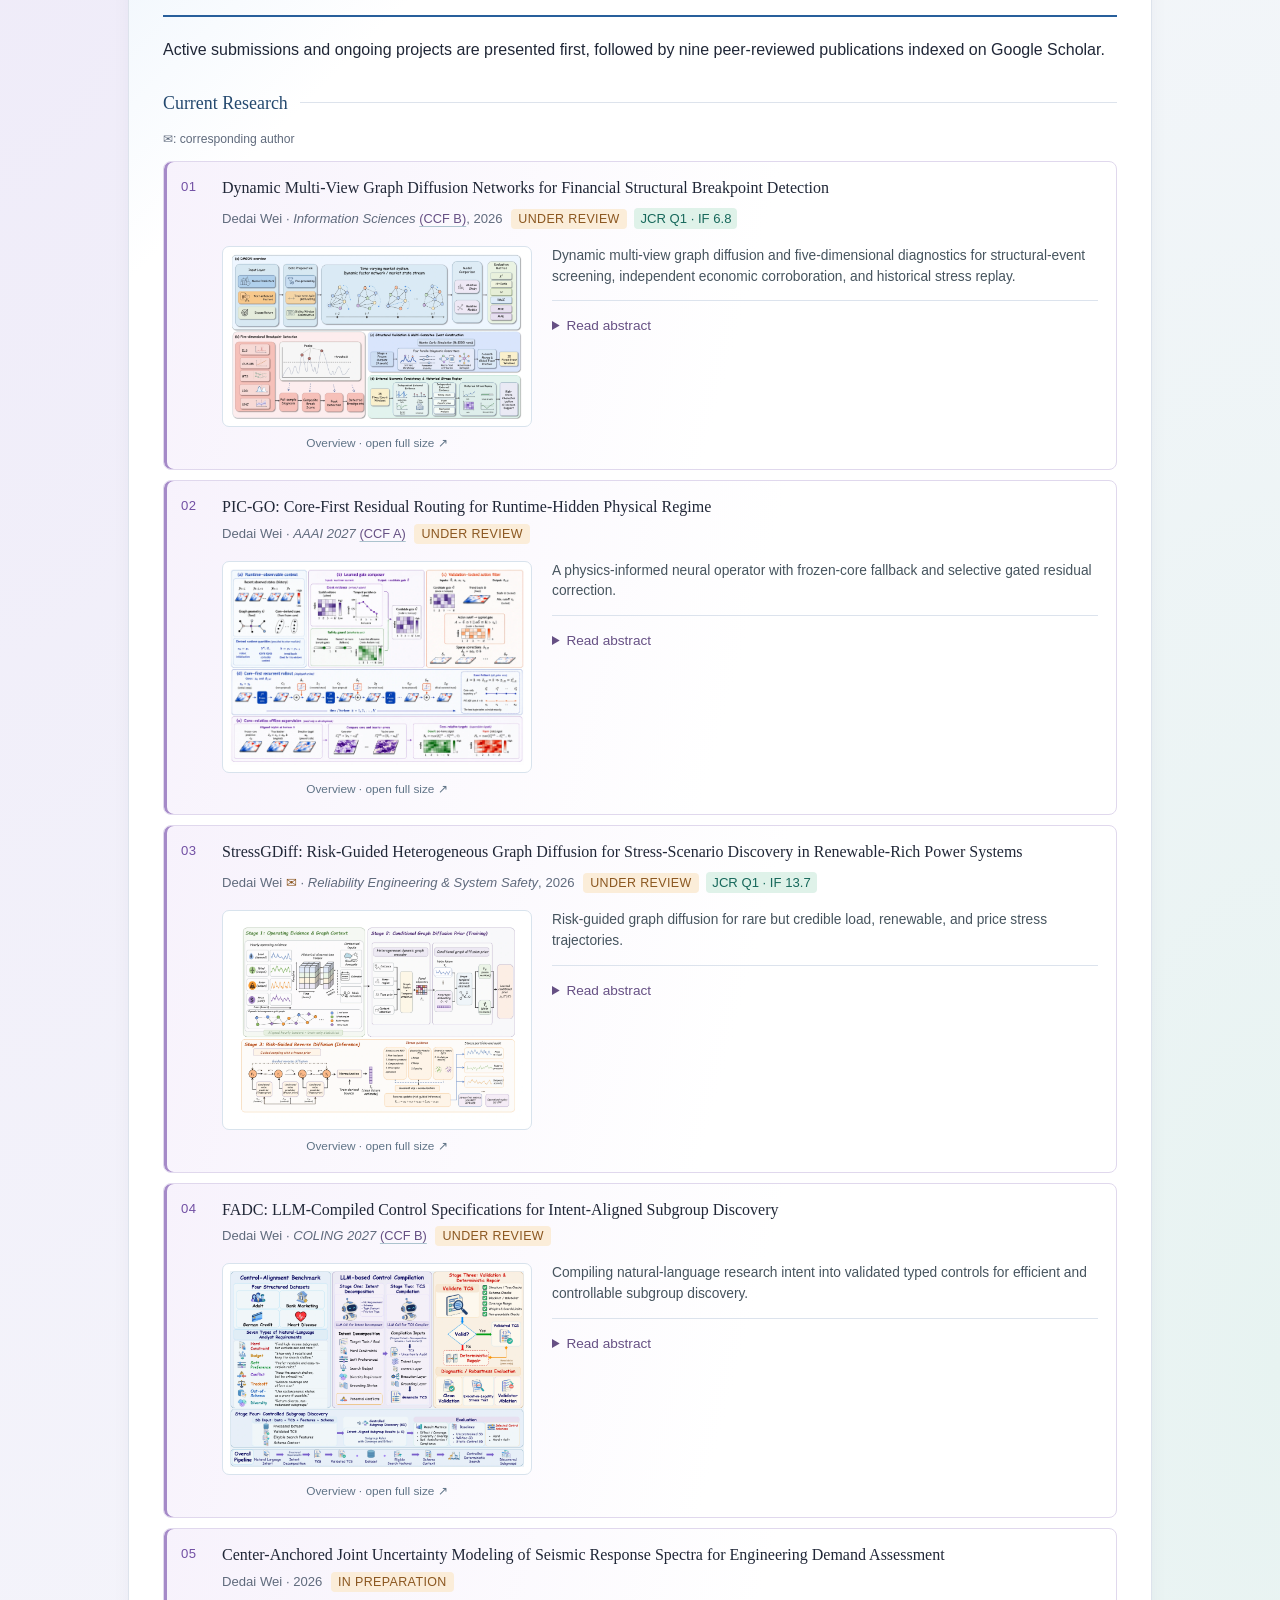
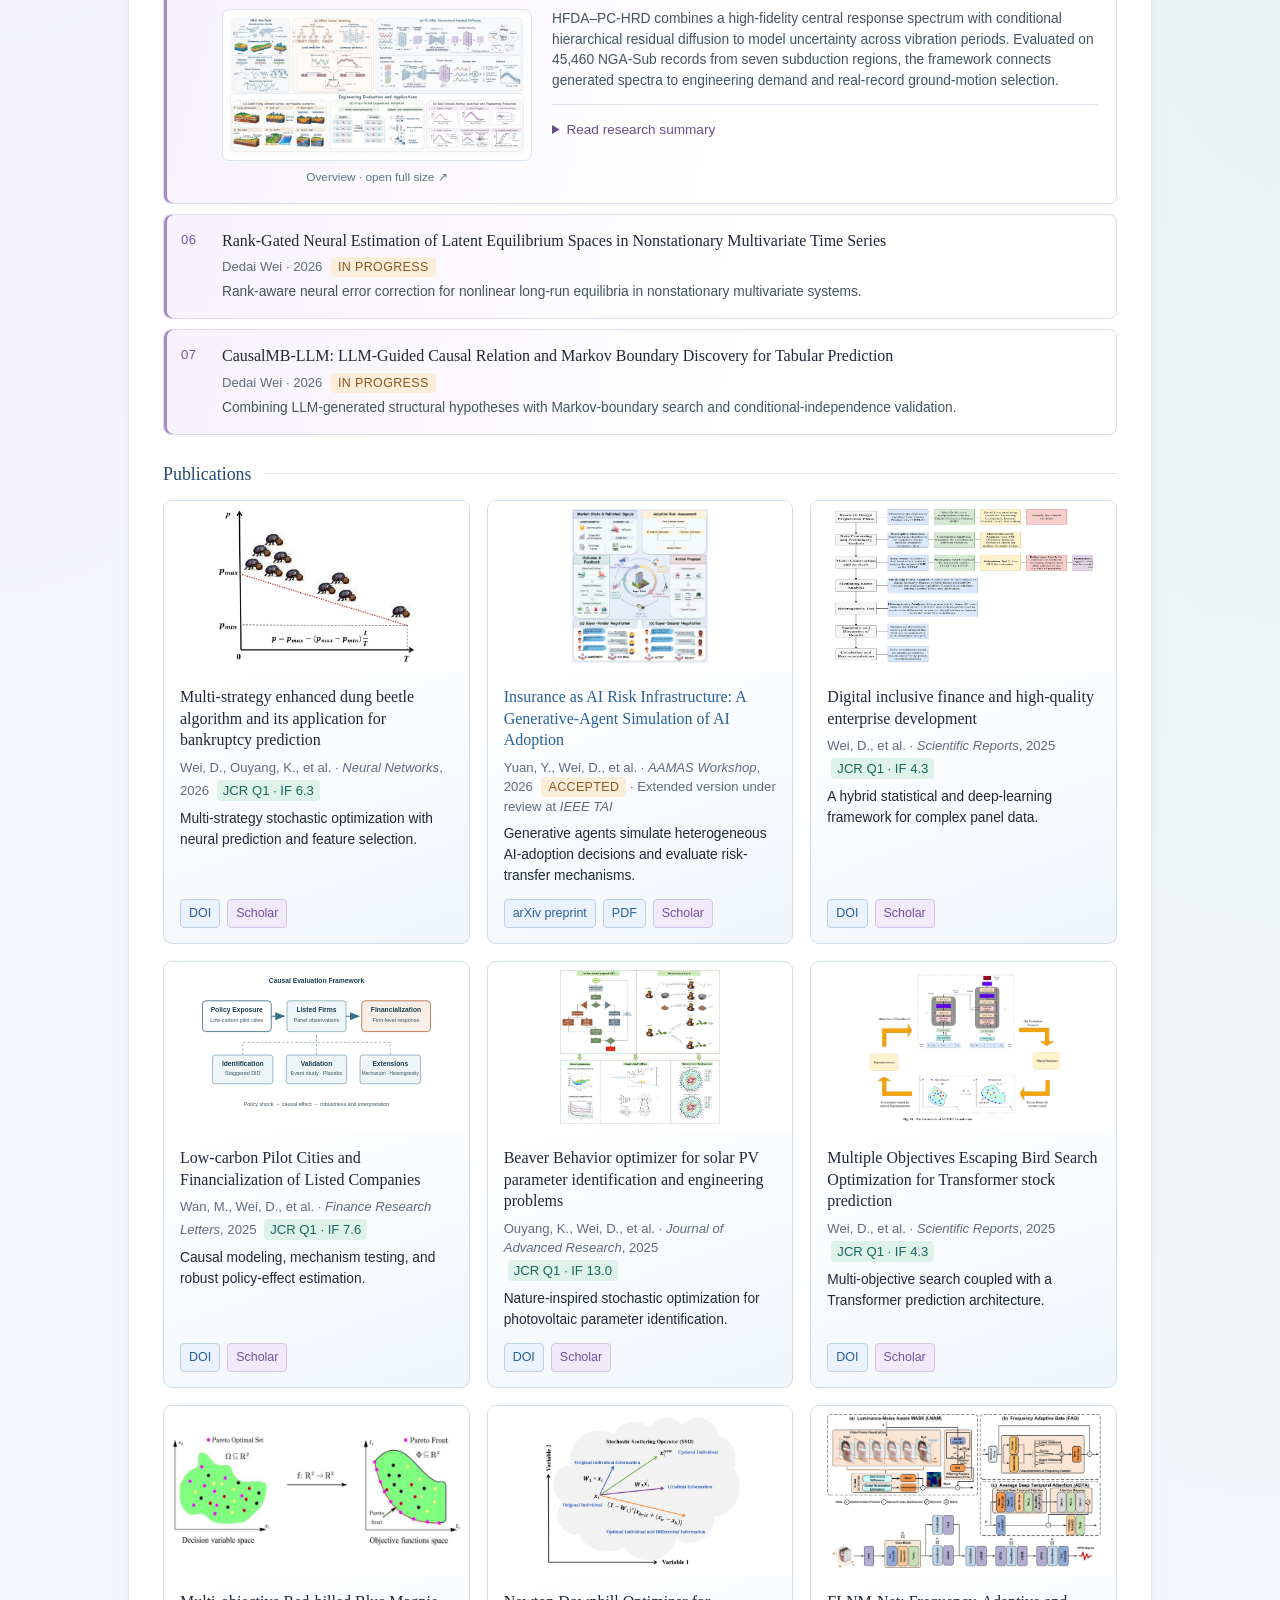
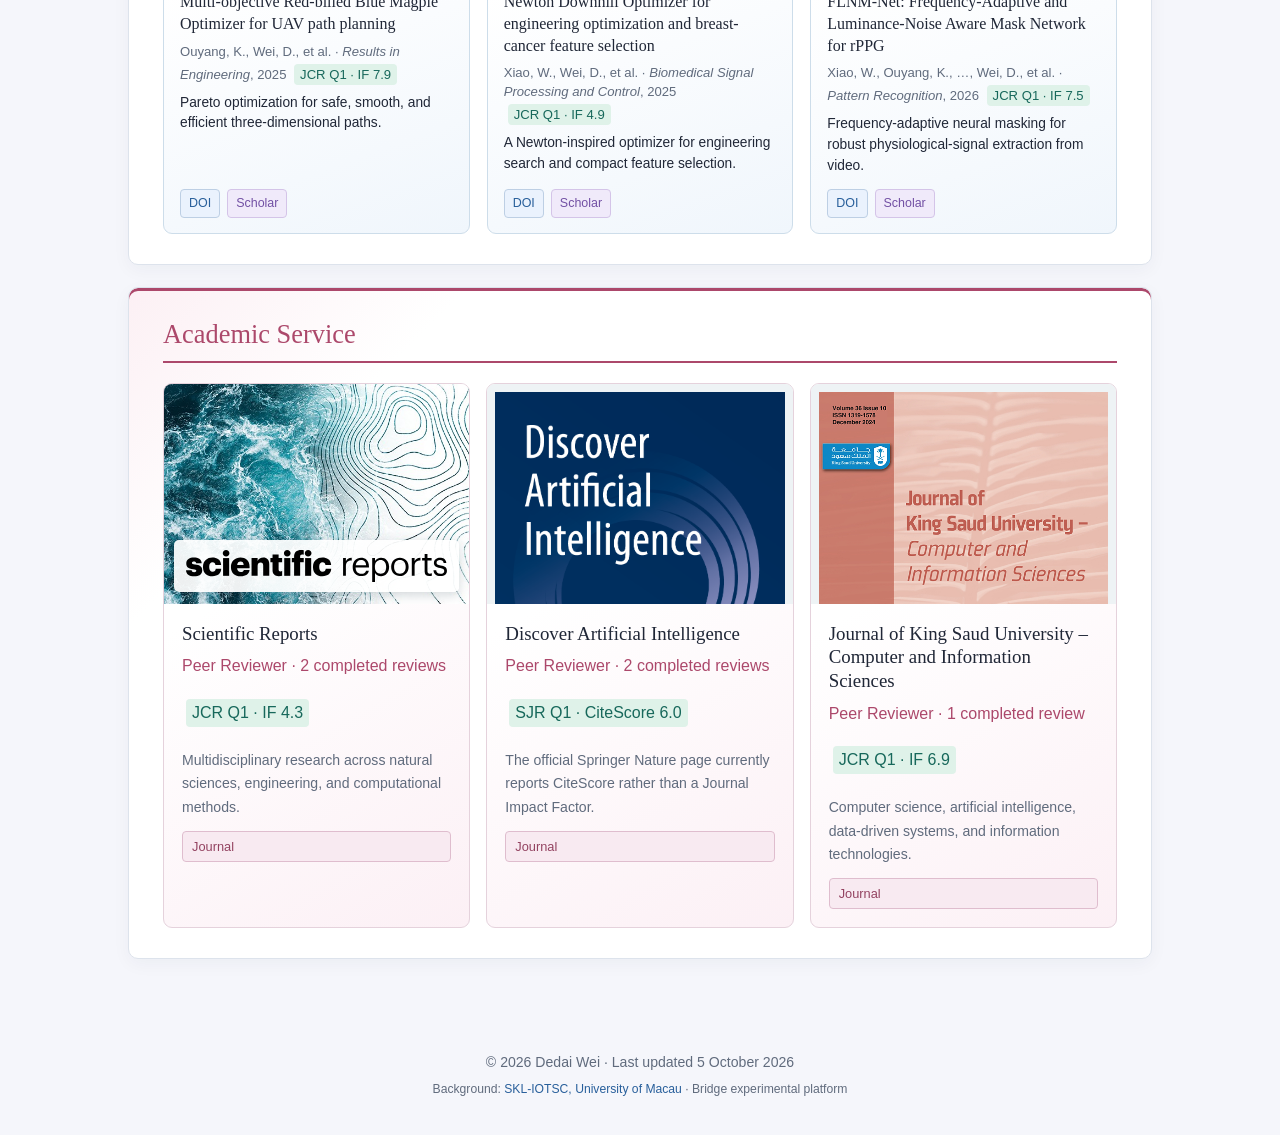
==== commit 5d082412: "Use original paper figures in About research evolution" ====
--- a/index.html
+++ b/index.html
@@ -110,15 +110,19 @@
     .evolution-heading { display:flex; align-items:baseline; justify-content:space-between; flex-wrap:wrap; gap:5px 14px; margin-bottom:13px; }
     .evolution-heading h3 { margin:0; color:#314b69; font-size:1.08rem; }
     .evolution-heading span { color:#60727d; font-size:.78rem; }
-    .evolution-track { display:grid; grid-template-columns:repeat(4,minmax(0,1fr)); gap:13px; }
-    .evolution-card { --evo-color:#7453a6; position:relative; display:block; min-width:0; overflow:visible; padding:10px; border:1px solid #d8ddea; border-radius:9px; background:#fff; color:#253c50; text-decoration:none; box-shadow:0 3px 11px rgba(29,54,75,.05); transition:transform .2s,border-color .2s,box-shadow .2s; }
+    .evolution-track { display:grid; grid-template-columns:repeat(5,minmax(0,1fr)); gap:11px; }
+    .evolution-card { --evo-color:#7453a6; position:relative; display:block; min-width:0; overflow:visible; padding:10px; border:1px solid #d8ddea; border-radius:9px; background:#fff; color:#253c50; box-shadow:0 3px 11px rgba(29,54,75,.05); transition:transform .2s,border-color .2s,box-shadow .2s; }
     .evolution-card:nth-child(2) { --evo-color:#286ba0; }
     .evolution-card:nth-child(3) { --evo-color:#188477; }
-    .evolution-card:nth-child(4) { --evo-color:#a3564c; }
+    .evolution-card:nth-child(4) { --evo-color:#b07532; }
+    .evolution-card:nth-child(5) { --evo-color:#a3564c; }
     .evolution-card:not(:last-child):after { content:"→"; position:absolute; z-index:1; right:-12px; top:52px; color:#8194a5; font-size:18px; line-height:1; }
-    .evolution-card:hover,.evolution-card:focus-visible { transform:translateY(-3px); border-color:var(--evo-color); box-shadow:0 8px 17px rgba(29,54,75,.11); color:#253c50; }
-    .evolution-card:focus-visible { outline:2px solid var(--evo-color); outline-offset:3px; }
-    .evolution-scene { display:block; width:100%; height:100px; border-radius:6px; background:#f6f8fc; }
+    .evolution-card:hover,.evolution-card:focus-within { transform:translateY(-3px); border-color:var(--evo-color); box-shadow:0 8px 17px rgba(29,54,75,.11); }
+    .evolution-card a:focus-visible { outline:2px solid var(--evo-color); outline-offset:3px; }
+    .evolution-art { display:block; overflow:hidden; border-radius:6px; background:#f6f8fc; }
+    .evolution-art img { display:block; width:100%; height:122px; padding:5px; object-fit:contain; background:#fff; }
+    .evolution-stage { display:block; color:inherit; text-decoration:none; }
+    .evolution-stage:hover { color:var(--evo-color); }
     .evolution-index { display:block; margin-top:9px; color:var(--evo-color); font-size:.7rem; letter-spacing:.06em; text-transform:uppercase; }
     .evolution-name { display:block; margin-top:2px; color:#263b4d; font:400 .91rem/1.3 Georgia,"Times New Roman",serif; }
     .evolution-caption { margin:10px 0 0; color:#65717d; font-size:.73rem; line-height:1.4; }
@@ -127,6 +131,7 @@
     .research-evolution.is-visible .evolution-card:nth-child(2) { animation-delay:.16s; }
     .research-evolution.is-visible .evolution-card:nth-child(3) { animation-delay:.32s; }
     .research-evolution.is-visible .evolution-card:nth-child(4) { animation-delay:.48s; }
+    .research-evolution.is-visible .evolution-card:nth-child(5) { animation-delay:.64s; }
     @keyframes evolution-arrive { from { opacity:.45; transform:translateY(11px); } to { opacity:1; transform:translateY(0); } }
     .about-explorer { --about-violet:var(--violet); --about-teal:var(--teal); --about-copper:var(--amber); }
     .about-explorer [hidden] { display:none !important; }
@@ -378,57 +383,28 @@
       <figure class="research-evolution" id="research-evolution" aria-labelledby="evolution-title">
         <div class="evolution-heading"><h3 id="evolution-title">From foundations to discovery</h3><span>Follow the ideas through my research <span class="evolution-mobile-hint">· swipe to explore →</span></span></div>
         <div class="evolution-track">
-          <a class="evolution-card" href="#about-foundations" aria-label="Explore mathematical and statistical foundations">
-            <svg class="evolution-scene" viewBox="0 0 230 100" role="img" aria-label="Probability distribution and stochastic sample paths">
-              <rect width="230" height="100" rx="6" fill="#f4effb"/>
-              <path d="M20 80H214M25 17V80M25 58H214M25 36H214" fill="none" stroke="#dfd4ed" stroke-width="1"/>
-              <path d="M34 79C55 78 62 25 94 23c32-2 37 54 87 56Z" fill="#d9c8ec" opacity=".58"/>
-              <path d="M34 79C55 78 62 25 94 23c32-2 37 54 87 56" fill="none" stroke="#7453a6" stroke-width="2.5"/>
-              <path d="M29 61c17-10 24 11 41-2s22 8 37-1 24 11 41-3 25 9 50-4M29 72c14-9 22 6 37-1s24 7 38-5 29 8 44-2 27 3 50-9" fill="none" stroke="#a78bc8" stroke-width="1.4" opacity=".82"/>
-              <circle cx="94" cy="23" r="4" fill="#e0a45b"/><circle cx="157" cy="58" r="3" fill="#7453a6"/>
-            </svg>
-            <span class="evolution-index">01 · Mathematics &amp; statistics</span><span class="evolution-name">Model uncertainty</span>
-          </a>
-          <a class="evolution-card" href="#research-dmgdn" aria-label="Explore dynamic graph learning research">
-            <svg class="evolution-scene" viewBox="0 0 230 100" role="img" aria-label="A changing network and diffusion paths">
-              <rect width="230" height="100" rx="6" fill="#edf5fb"/>
-              <circle cx="119" cy="50" r="38" fill="none" stroke="#b7d8e8" stroke-width="1.2" stroke-dasharray="3 4"/>
-              <circle cx="119" cy="50" r="26" fill="none" stroke="#d1e5ec" stroke-width="1.2"/>
-              <path d="M35 63 74 28 119 50 167 25 198 64M35 63l48 17 36-30 42 27 37-13M74 28l9 52m84-55-6 52M74 28l93-3" fill="none" stroke="#84afc8" stroke-width="2"/>
-              <path d="m84 79 34-29 49-25" fill="none" stroke="#286ba0" stroke-width="3" stroke-dasharray="5 4"/>
-              <g fill="#fff" stroke="#286ba0" stroke-width="2"><circle cx="35" cy="63" r="6"/><circle cx="74" cy="28" r="6"/><circle cx="83" cy="80" r="6"/><circle cx="119" cy="50" r="8"/><circle cx="167" cy="25" r="6"/><circle cx="161" cy="77" r="6"/><circle cx="198" cy="64" r="6"/></g>
-              <circle cx="119" cy="50" r="3" fill="#e9a750"/>
-            </svg>
-            <span class="evolution-index">02 · Graph learning</span><span class="evolution-name">Learn evolving structure</span>
-          </a>
-          <a class="evolution-card" href="#research-ei-hlrd" aria-label="Explore physics-guided probabilistic modeling research">
-            <svg class="evolution-scene" viewBox="0 0 230 100" role="img" aria-label="Earth layers, a sensor, and generated seismic waveforms">
-              <rect width="230" height="100" rx="6" fill="#edf8f5"/>
-              <path d="M0 65c42-12 75 4 115-8s71-5 115-19v62H0Z" fill="#dcefe7"/>
-              <path d="M0 76c45-9 75 7 114-4s72-6 116-19M0 87c46-5 74 8 116-1s73-6 114-18" fill="none" stroke="#8ec8ba" stroke-width="2"/>
-              <path d="M38 62v-16h26v16m-18-16V34h10v12M51 34V23m-13 29h26" fill="none" stroke="#386e72" stroke-width="2"/>
-              <circle cx="51" cy="22" r="3" fill="#e5a35c"/>
-              <path d="M80 47c13-7 22 7 34-2s21 6 30-2 18 8 26 0 17 7 29-4" fill="none" stroke="#188477" stroke-width="2.5"/>
-              <path d="M81 53c13-6 21 7 34-1s20 7 30-1 18 7 26 1 17 6 28-2" fill="none" stroke="#58a99c" stroke-width="1.4" opacity=".85"/>
-              <circle cx="116" cy="72" r="4" fill="#df9860"/><path d="M116 72c8-10 15-10 24 0M116 72c11-15 24-16 36-2" fill="none" stroke="#df9860" stroke-width="1.2" opacity=".8"/>
-            </svg>
-            <span class="evolution-index">03 · Physical systems</span><span class="evolution-name">Generate plausible futures</span>
-          </a>
-          <a class="evolution-card" href="#current-agent-study" aria-label="Explore LLM and agent systems research">
-            <svg class="evolution-scene" viewBox="0 0 230 100" role="img" aria-label="Scientific documents connected to agent decisions and discoveries">
-              <rect width="230" height="100" rx="6" fill="#fff4ee"/>
-              <path d="M30 27h50v50H30zM38 37h27m-27 8h32m-32 8h20" fill="#fff" stroke="#cda390" stroke-width="1.7" stroke-linecap="round"/>
-              <path d="M80 52h30m42 0h29M110 52l-7-5m7 5-7 5m78-5-7-5m7 5-7 5" fill="none" stroke="#ad756a" stroke-width="2" stroke-linecap="round"/>
-              <rect x="112" y="31" width="42" height="42" rx="10" fill="#f6d9ce" stroke="#a3564c" stroke-width="2"/>
-              <path d="M122 44h22m-22 7h17m-17 7h11" stroke="#a3564c" stroke-width="2" stroke-linecap="round"/>
-              <circle cx="193" cy="52" r="18" fill="#fff" stroke="#a3564c" stroke-width="2"/>
-              <path d="m193 40 3 8 8 3-8 3-3 8-3-8-8-3 8-3Z" fill="#e2ad69"/>
-              <circle cx="139" cy="17" r="3" fill="#e2ad69"/><circle cx="166" cy="79" r="3" fill="#e2ad69"/>
-            </svg>
-            <span class="evolution-index">04 · LLMs &amp; agents</span><span class="evolution-name">Support scientific discovery</span>
-          </a>
+          <article class="evolution-card">
+            <a class="evolution-art" href="paper-images/dung-beetle-framework.jpg" target="_blank" rel="noopener" aria-label="Open optimization figure at full size"><img src="paper-images/dung-beetle-framework.jpg" alt="Population-reduction illustration from my Neural Networks optimization paper" width="1290" height="1000" loading="lazy" decoding="async"></a>
+            <a class="evolution-stage" href="https://doi.org/10.1016/j.neunet.2026.109274" target="_blank" rel="noopener"><span class="evolution-index">01 · Optimization</span><span class="evolution-name">Build quantitative models</span></a>
+          </article>
+          <article class="evolution-card">
+            <a class="evolution-art" href="paper-images/dmgdn-workflow-20261023.webp" target="_blank" rel="noopener" aria-label="Open dynamic graph figure at full size"><img src="paper-images/dmgdn-workflow-20261023.webp" alt="Dynamic multi-view graph diffusion workflow from my DMGDN manuscript" width="2000" height="1125" loading="lazy" decoding="async"></a>
+            <a class="evolution-stage" href="#research-dmgdn"><span class="evolution-index">02 · Graph learning</span><span class="evolution-name">Track changing structure</span></a>
+          </article>
+          <article class="evolution-card">
+            <a class="evolution-art" href="paper-images/pic-go-overview-20261023.webp" target="_blank" rel="noopener" aria-label="Open physics-informed neural operator figure at full size"><img src="paper-images/pic-go-overview-20261023.webp" alt="PIC-GO physics-informed neural operator framework from my manuscript" width="1535" height="1024" loading="lazy" decoding="async"></a>
+            <a class="evolution-stage" href="#research-pic-go"><span class="evolution-index">03 · Neural operators</span><span class="evolution-name">Adapt to physical regimes</span></a>
+          </article>
+          <article class="evolution-card">
+            <a class="evolution-art" href="paper-images/hfda-pc-hrd-framework-20261121.webp" target="_blank" rel="noopener" aria-label="Open seismic modeling figure at full size"><img src="paper-images/hfda-pc-hrd-framework-20261121.webp" alt="HFDA–PC-HRD modeling and engineering evaluation overview from my seismic manuscript" width="1600" height="741" loading="lazy" decoding="async"></a>
+            <a class="evolution-stage" href="#research-ei-hlrd"><span class="evolution-index">04 · Probabilistic diffusion</span><span class="evolution-name">Model seismic uncertainty</span></a>
+          </article>
+          <article class="evolution-card">
+            <a class="evolution-art" href="paper-images/fadc-overview-20261023.webp" target="_blank" rel="noopener" aria-label="Open LLM-guided discovery figure at full size"><img src="paper-images/fadc-overview-20261023.webp" alt="FADC overview of LLM-compiled controls and subgroup discovery from my manuscript" width="2000" height="1334" loading="lazy" decoding="async"></a>
+            <a class="evolution-stage" href="#research-fadc"><span class="evolution-index">05 · LLM-guided discovery</span><span class="evolution-name">Turn intent into analysis</span></a>
+          </article>
         </div>
-        <figcaption class="evolution-caption">Illustrative research themes; select a stage to view related work.</figcaption>
+        <figcaption class="evolution-caption">Figures from my papers and manuscripts; open an image at full size or select a title for related work.</figcaption>
       </figure>
       <div class="about-explorer" id="about-explorer">
         <div class="about-tabs" aria-label="Explore my research" hidden>
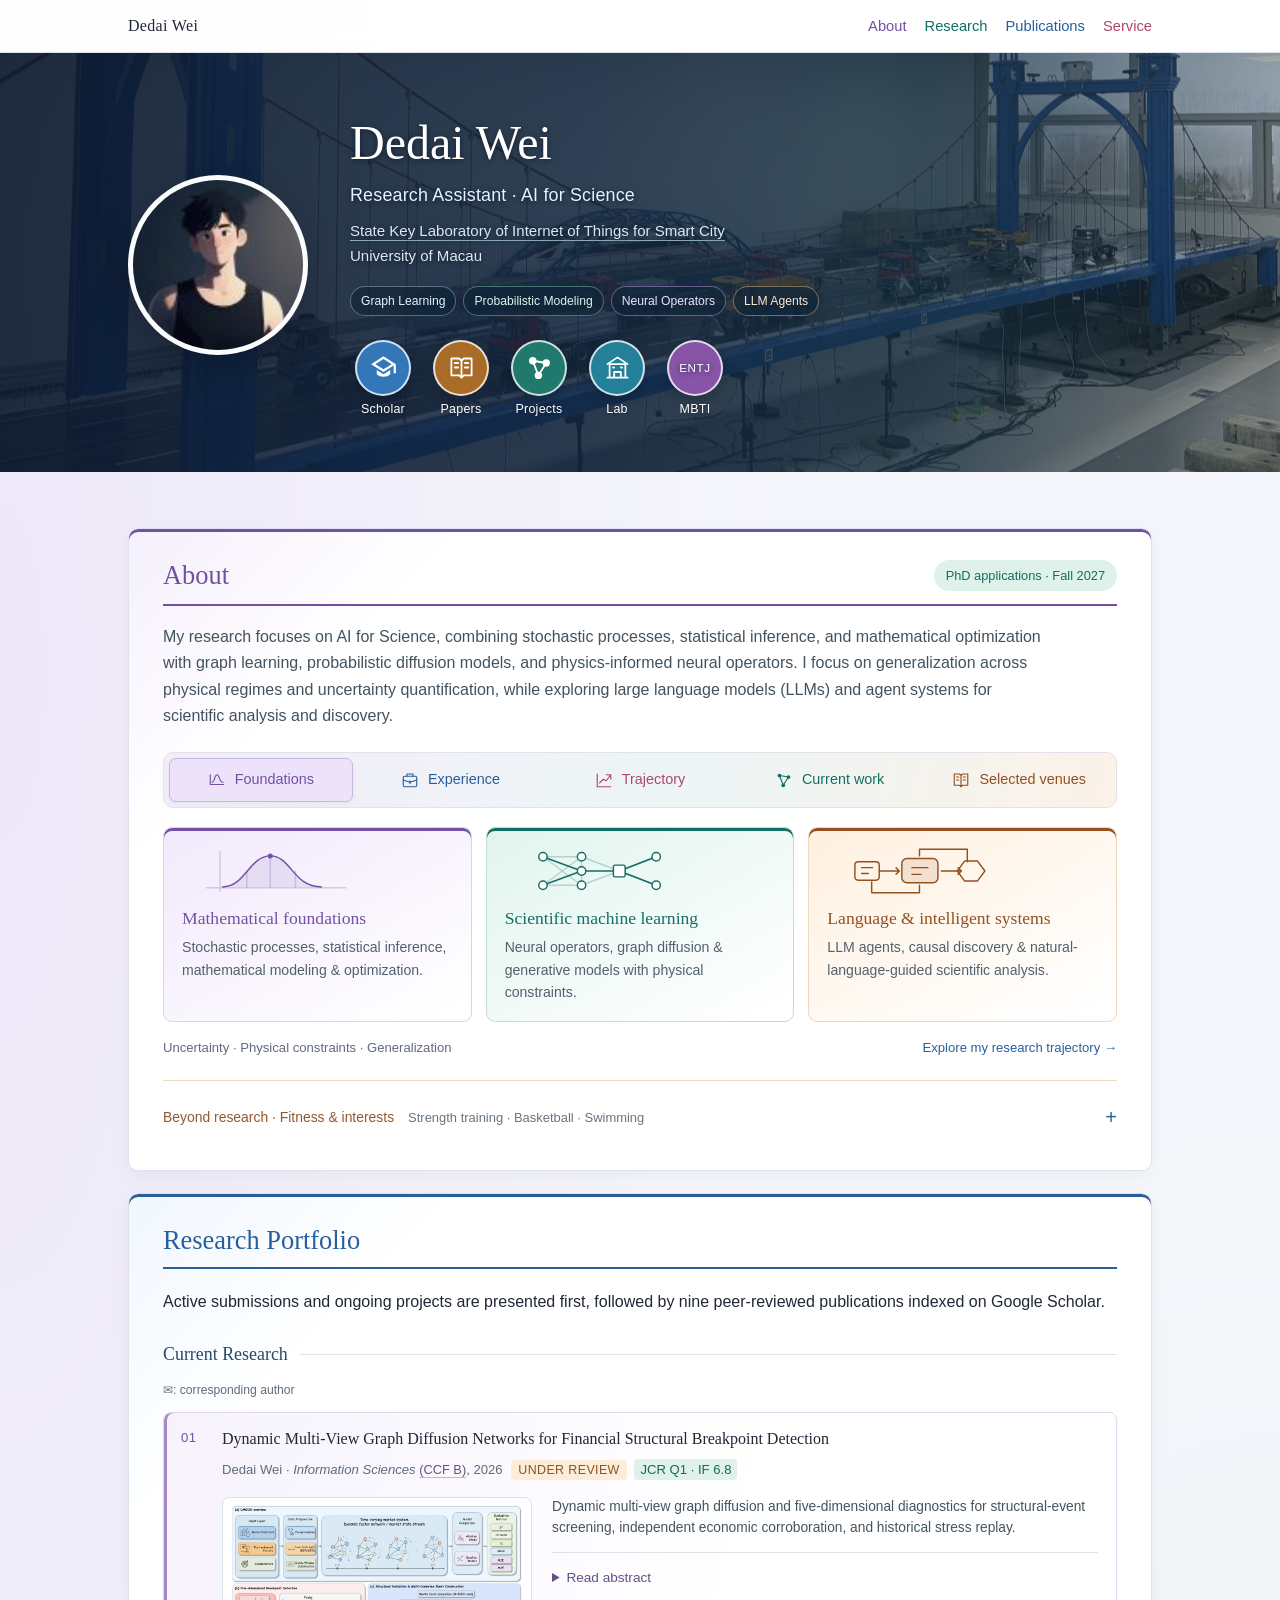
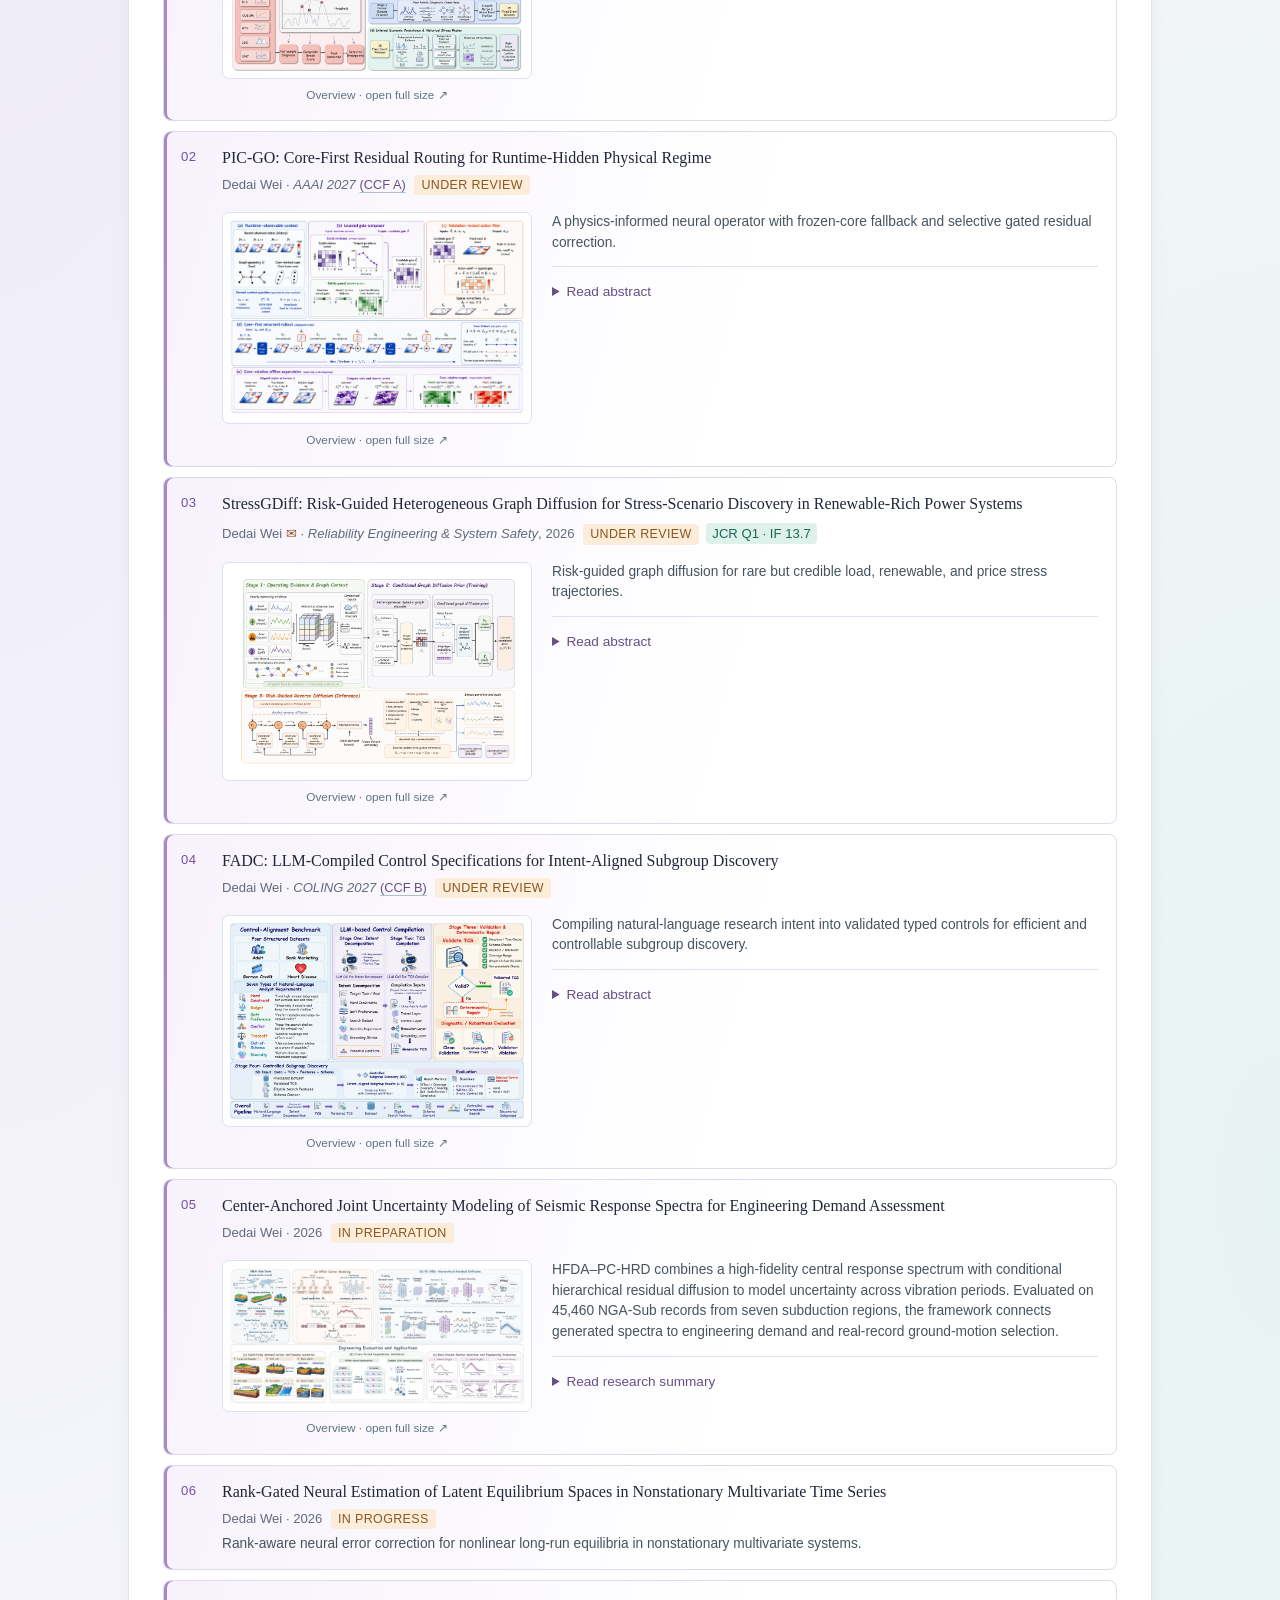
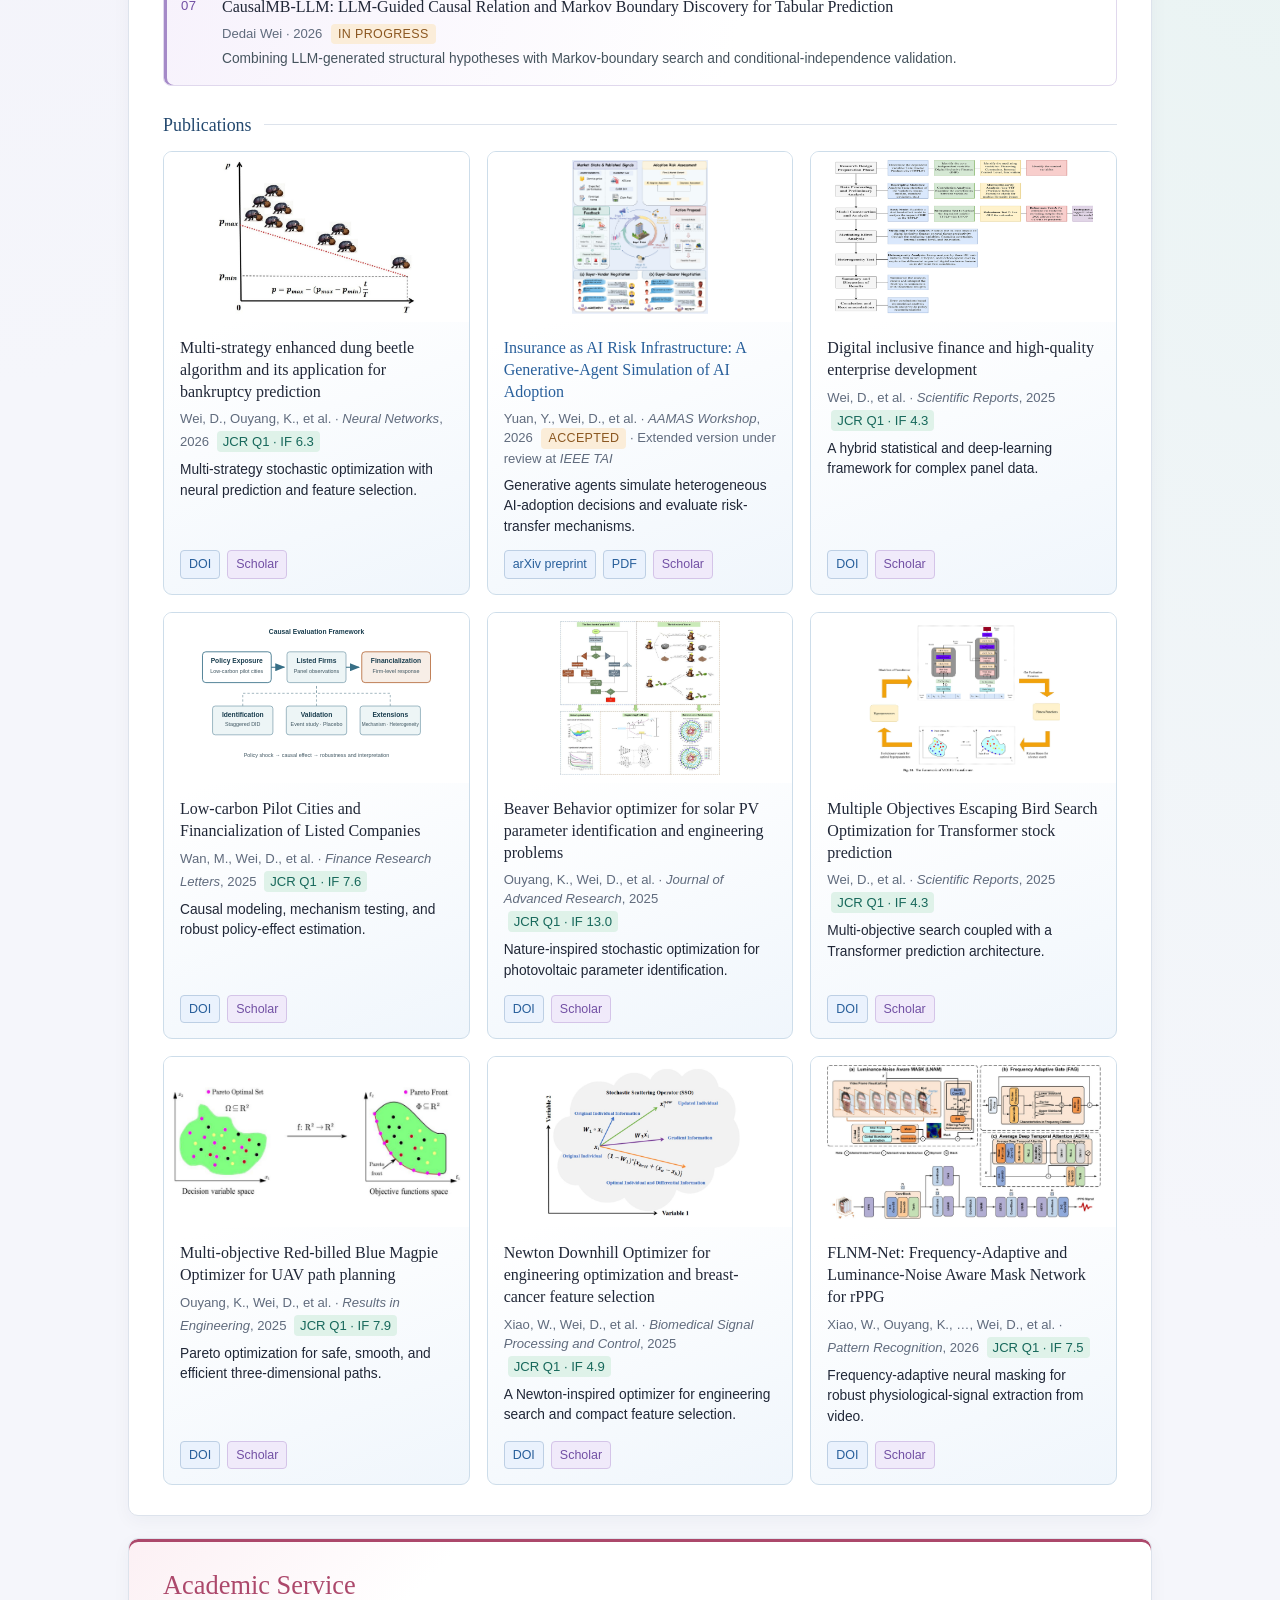
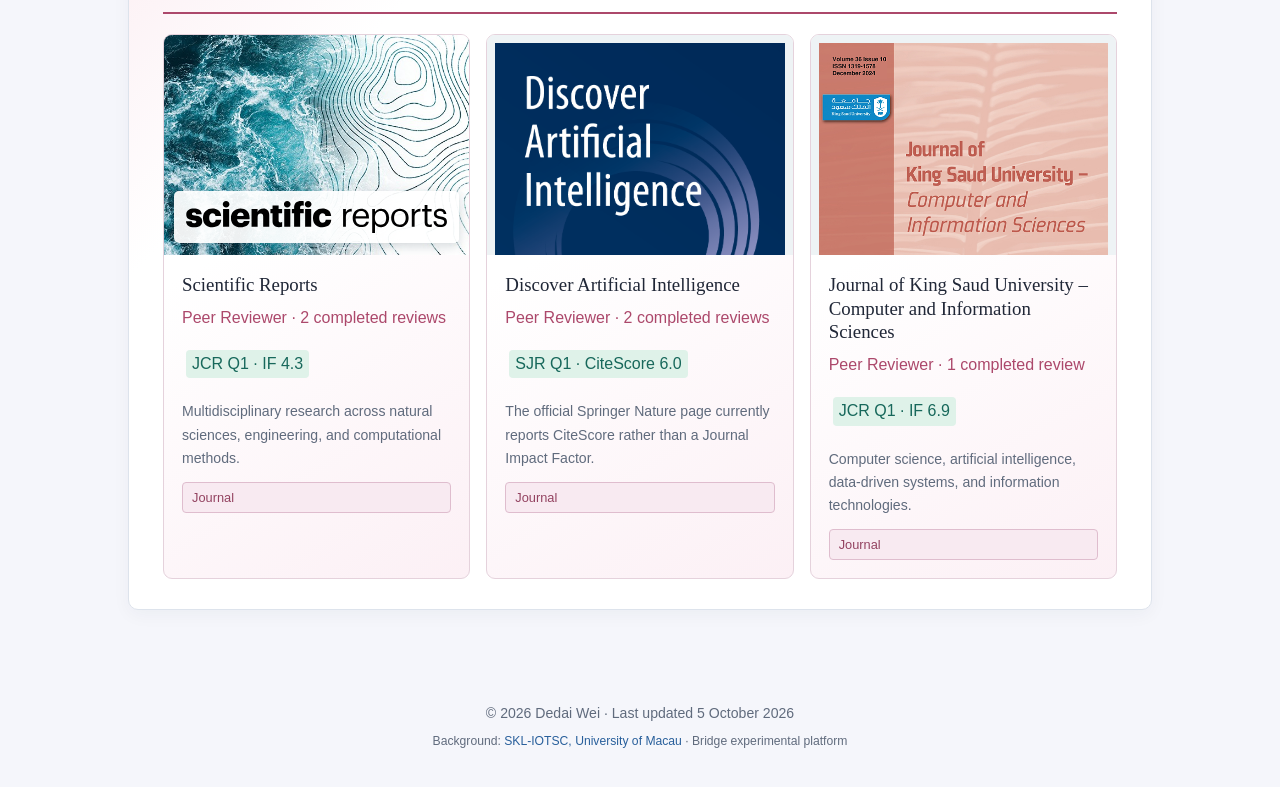
==== commit 5401d9e6: "Restore About section before research evolution module" ====
--- a/index.html
+++ b/index.html
@@ -106,33 +106,6 @@
     .about-heading h2 { margin:0; padding:0; border:0; }
     .about-phd { color:#186c60; background:#def2e9; border-radius:99px; padding:5px 12px; font-size:.8rem; }
     .about-intro { max-width:890px; margin:0 0 22px; color:#42535f; }
-    .research-evolution { margin:0 0 24px; padding:17px 18px 14px; border:1px solid #d7e2e9; border-radius:12px; background:linear-gradient(115deg,#f8f4ff,#f1f8fa 53%,#fff7ee); }
-    .evolution-heading { display:flex; align-items:baseline; justify-content:space-between; flex-wrap:wrap; gap:5px 14px; margin-bottom:13px; }
-    .evolution-heading h3 { margin:0; color:#314b69; font-size:1.08rem; }
-    .evolution-heading span { color:#60727d; font-size:.78rem; }
-    .evolution-track { display:grid; grid-template-columns:repeat(5,minmax(0,1fr)); gap:11px; }
-    .evolution-card { --evo-color:#7453a6; position:relative; display:block; min-width:0; overflow:visible; padding:10px; border:1px solid #d8ddea; border-radius:9px; background:#fff; color:#253c50; box-shadow:0 3px 11px rgba(29,54,75,.05); transition:transform .2s,border-color .2s,box-shadow .2s; }
-    .evolution-card:nth-child(2) { --evo-color:#286ba0; }
-    .evolution-card:nth-child(3) { --evo-color:#188477; }
-    .evolution-card:nth-child(4) { --evo-color:#b07532; }
-    .evolution-card:nth-child(5) { --evo-color:#a3564c; }
-    .evolution-card:not(:last-child):after { content:"→"; position:absolute; z-index:1; right:-12px; top:52px; color:#8194a5; font-size:18px; line-height:1; }
-    .evolution-card:hover,.evolution-card:focus-within { transform:translateY(-3px); border-color:var(--evo-color); box-shadow:0 8px 17px rgba(29,54,75,.11); }
-    .evolution-card a:focus-visible { outline:2px solid var(--evo-color); outline-offset:3px; }
-    .evolution-art { display:block; overflow:hidden; border-radius:6px; background:#f6f8fc; }
-    .evolution-art img { display:block; width:100%; height:122px; padding:5px; object-fit:contain; background:#fff; }
-    .evolution-stage { display:block; color:inherit; text-decoration:none; }
-    .evolution-stage:hover { color:var(--evo-color); }
-    .evolution-index { display:block; margin-top:9px; color:var(--evo-color); font-size:.7rem; letter-spacing:.06em; text-transform:uppercase; }
-    .evolution-name { display:block; margin-top:2px; color:#263b4d; font:400 .91rem/1.3 Georgia,"Times New Roman",serif; }
-    .evolution-caption { margin:10px 0 0; color:#65717d; font-size:.73rem; line-height:1.4; }
-    .evolution-mobile-hint { display:none; }
-    .research-evolution.is-visible .evolution-card { animation:evolution-arrive .58s ease backwards; }
-    .research-evolution.is-visible .evolution-card:nth-child(2) { animation-delay:.16s; }
-    .research-evolution.is-visible .evolution-card:nth-child(3) { animation-delay:.32s; }
-    .research-evolution.is-visible .evolution-card:nth-child(4) { animation-delay:.48s; }
-    .research-evolution.is-visible .evolution-card:nth-child(5) { animation-delay:.64s; }
-    @keyframes evolution-arrive { from { opacity:.45; transform:translateY(11px); } to { opacity:1; transform:translateY(0); } }
     .about-explorer { --about-violet:var(--violet); --about-teal:var(--teal); --about-copper:var(--amber); }
     .about-explorer [hidden] { display:none !important; }
     .about-tabs { display:grid; grid-template-columns:repeat(5,minmax(0,1fr)); gap:6px; padding:5px; margin-bottom:19px; background:linear-gradient(100deg,#f2eef9,#edf5f5 55%,#fbf2e9); border:1px solid #e3e2eb; border-radius:10px; }
@@ -306,10 +279,6 @@
       .trajectory-mobile { display:block; }
       .about-grid { grid-template-columns:1fr; gap:10px; }
       .about-tabs { grid-template-columns:repeat(6,minmax(0,1fr)); }
-      .evolution-track { grid-template-columns:none; grid-auto-flow:column; grid-auto-columns:minmax(205px,72%); overflow-x:auto; overscroll-behavior-inline:contain; scroll-snap-type:x mandatory; padding:2px 2px 10px; }
-      .evolution-card { scroll-snap-align:start; }
-      .evolution-card:after { display:none; }
-      .evolution-mobile-hint { display:inline; }
       .about-tab { grid-column:span 2; min-width:0; }
       .about-tab:nth-last-child(-n+2) { grid-column:span 3; }
       .about-card:not(.about-project) { display:grid; grid-template-columns:65px minmax(0,1fr); column-gap:12px; padding:15px; }
@@ -340,7 +309,6 @@
     @media (prefers-reduced-motion:reduce) {
       html { scroll-behavior:auto; }
       .about-explorer *, .about-explorer *:before, .about-explorer *:after { animation:none !important; transition:none !important; }
-      .research-evolution *, .research-evolution *:before, .research-evolution *:after { animation:none !important; transition:none !important; }
     }
   </style>
 </head>
@@ -380,32 +348,6 @@
         <span class="about-phd">PhD applications · Fall 2027</span>
       </div>
       <p class="about-intro">My research focuses on AI for Science, combining stochastic processes, statistical inference, and mathematical optimization with graph learning, probabilistic diffusion models, and physics-informed neural operators. I focus on generalization across physical regimes and uncertainty quantification, while exploring large language models (LLMs) and agent systems for scientific analysis and discovery.</p>
-      <figure class="research-evolution" id="research-evolution" aria-labelledby="evolution-title">
-        <div class="evolution-heading"><h3 id="evolution-title">From foundations to discovery</h3><span>Follow the ideas through my research <span class="evolution-mobile-hint">· swipe to explore →</span></span></div>
-        <div class="evolution-track">
-          <article class="evolution-card">
-            <a class="evolution-art" href="paper-images/dung-beetle-framework.jpg" target="_blank" rel="noopener" aria-label="Open optimization figure at full size"><img src="paper-images/dung-beetle-framework.jpg" alt="Population-reduction illustration from my Neural Networks optimization paper" width="1290" height="1000" loading="lazy" decoding="async"></a>
-            <a class="evolution-stage" href="https://doi.org/10.1016/j.neunet.2026.109274" target="_blank" rel="noopener"><span class="evolution-index">01 · Optimization</span><span class="evolution-name">Build quantitative models</span></a>
-          </article>
-          <article class="evolution-card">
-            <a class="evolution-art" href="paper-images/dmgdn-workflow-20261023.webp" target="_blank" rel="noopener" aria-label="Open dynamic graph figure at full size"><img src="paper-images/dmgdn-workflow-20261023.webp" alt="Dynamic multi-view graph diffusion workflow from my DMGDN manuscript" width="2000" height="1125" loading="lazy" decoding="async"></a>
-            <a class="evolution-stage" href="#research-dmgdn"><span class="evolution-index">02 · Graph learning</span><span class="evolution-name">Track changing structure</span></a>
-          </article>
-          <article class="evolution-card">
-            <a class="evolution-art" href="paper-images/pic-go-overview-20261023.webp" target="_blank" rel="noopener" aria-label="Open physics-informed neural operator figure at full size"><img src="paper-images/pic-go-overview-20261023.webp" alt="PIC-GO physics-informed neural operator framework from my manuscript" width="1535" height="1024" loading="lazy" decoding="async"></a>
-            <a class="evolution-stage" href="#research-pic-go"><span class="evolution-index">03 · Neural operators</span><span class="evolution-name">Adapt to physical regimes</span></a>
-          </article>
-          <article class="evolution-card">
-            <a class="evolution-art" href="paper-images/hfda-pc-hrd-framework-20261121.webp" target="_blank" rel="noopener" aria-label="Open seismic modeling figure at full size"><img src="paper-images/hfda-pc-hrd-framework-20261121.webp" alt="HFDA–PC-HRD modeling and engineering evaluation overview from my seismic manuscript" width="1600" height="741" loading="lazy" decoding="async"></a>
-            <a class="evolution-stage" href="#research-ei-hlrd"><span class="evolution-index">04 · Probabilistic diffusion</span><span class="evolution-name">Model seismic uncertainty</span></a>
-          </article>
-          <article class="evolution-card">
-            <a class="evolution-art" href="paper-images/fadc-overview-20261023.webp" target="_blank" rel="noopener" aria-label="Open LLM-guided discovery figure at full size"><img src="paper-images/fadc-overview-20261023.webp" alt="FADC overview of LLM-compiled controls and subgroup discovery from my manuscript" width="2000" height="1334" loading="lazy" decoding="async"></a>
-            <a class="evolution-stage" href="#research-fadc"><span class="evolution-index">05 · LLM-guided discovery</span><span class="evolution-name">Turn intent into analysis</span></a>
-          </article>
-        </div>
-        <figcaption class="evolution-caption">Figures from my papers and manuscripts; open an image at full size or select a title for related work.</figcaption>
-      </figure>
       <div class="about-explorer" id="about-explorer">
         <div class="about-tabs" aria-label="Explore my research" hidden>
           <button class="about-tab" type="button" id="about-tab-foundations" aria-controls="about-foundations">
@@ -761,18 +703,6 @@
       });
       window.addEventListener('hashchange', () => revealAnchor(location.hash));
       revealAnchor(location.hash);
-      const evolution = document.getElementById('research-evolution');
-      if (evolution && 'IntersectionObserver' in window) {
-        const observer = new IntersectionObserver(entries => {
-          if (entries.some(entry => entry.isIntersecting)) {
-            evolution.classList.add('is-visible');
-            observer.disconnect();
-          }
-        }, { threshold: .18 });
-        observer.observe(evolution);
-      } else if (evolution) {
-        evolution.classList.add('is-visible');
-      }
     })();
   </script>
 </body>
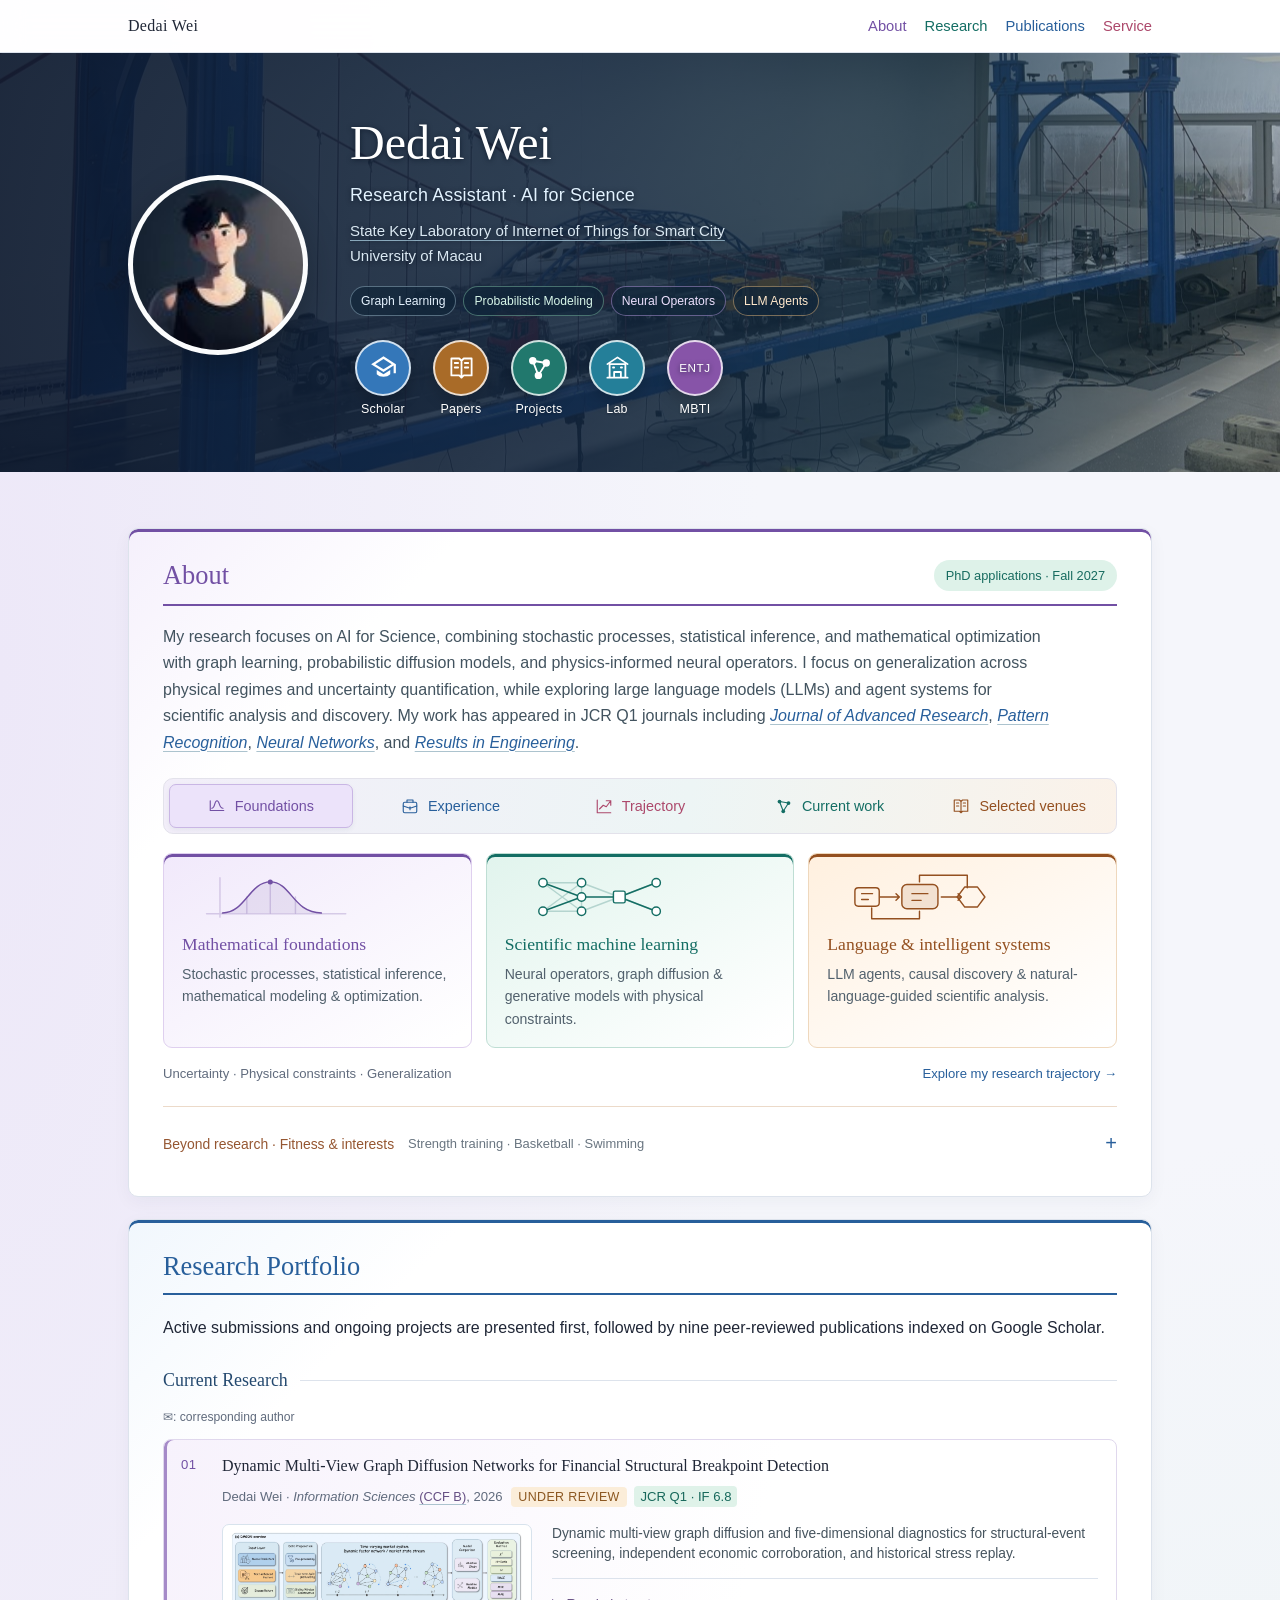
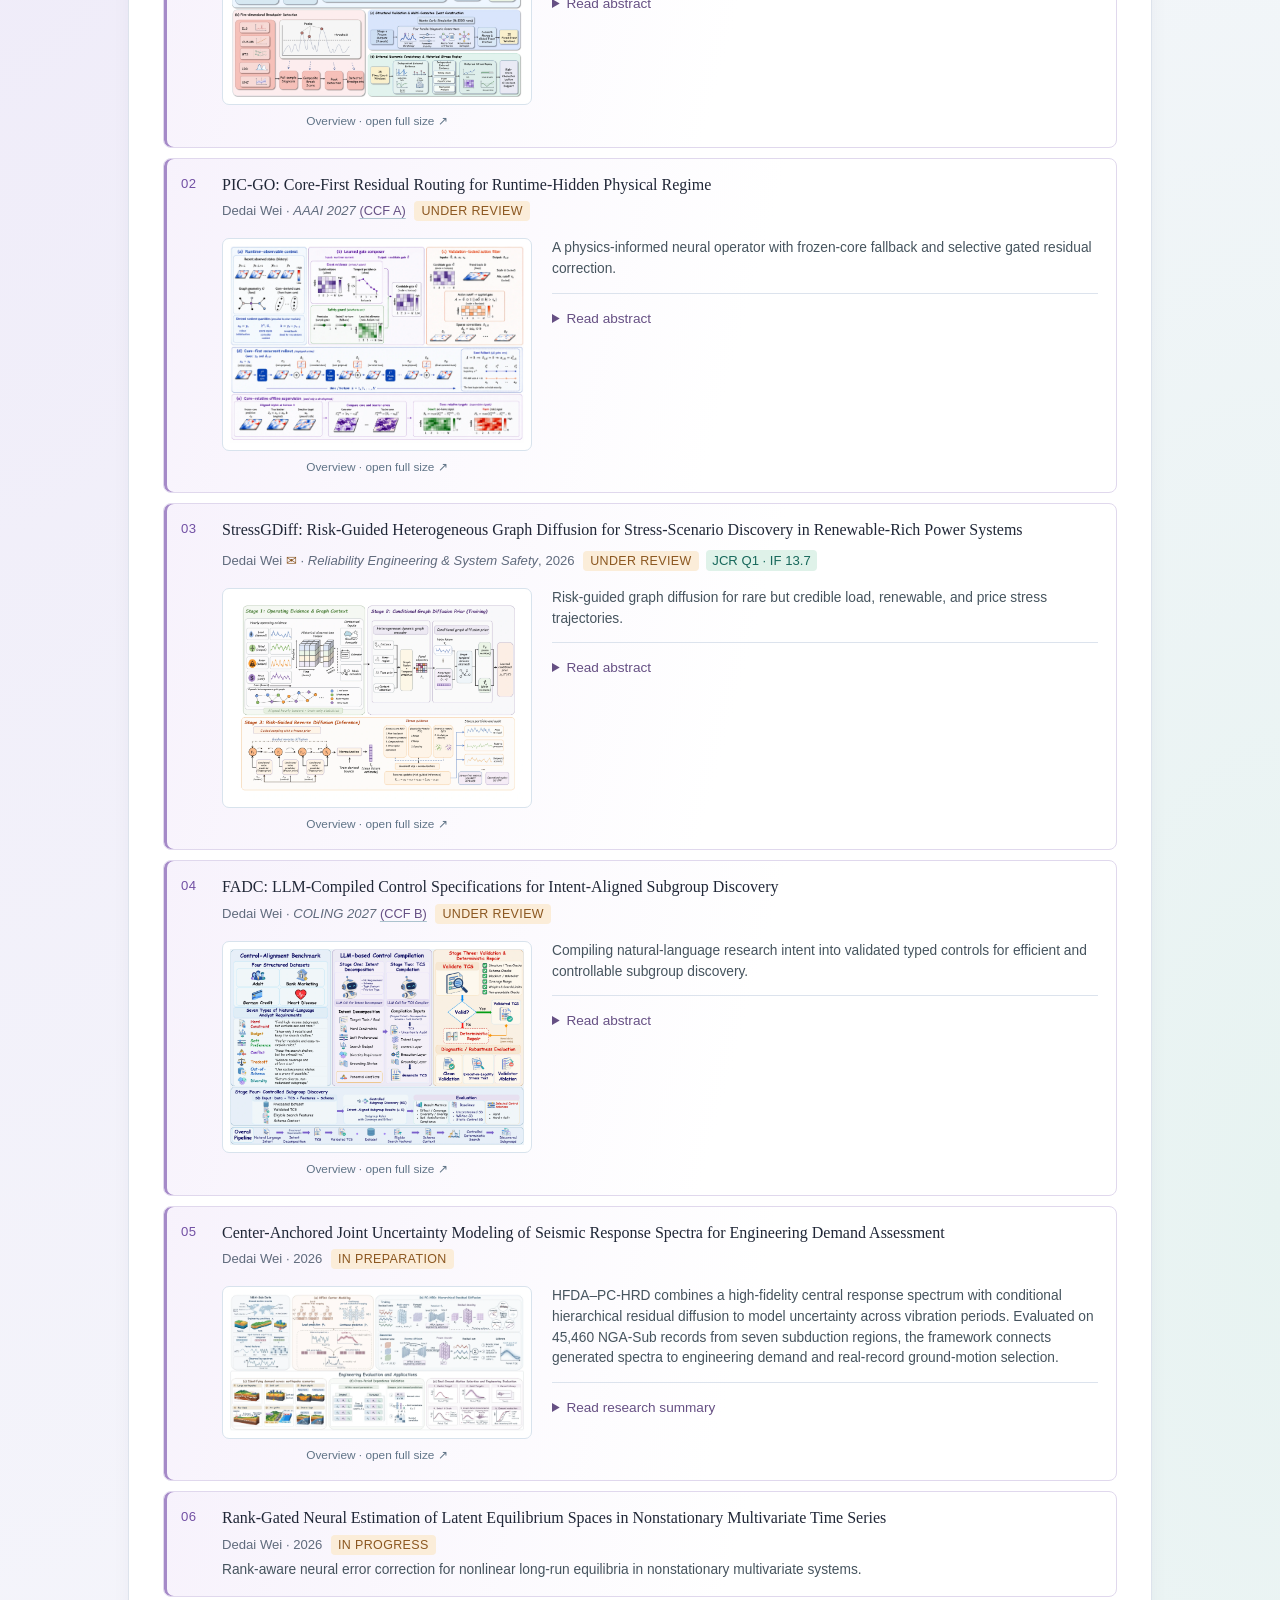
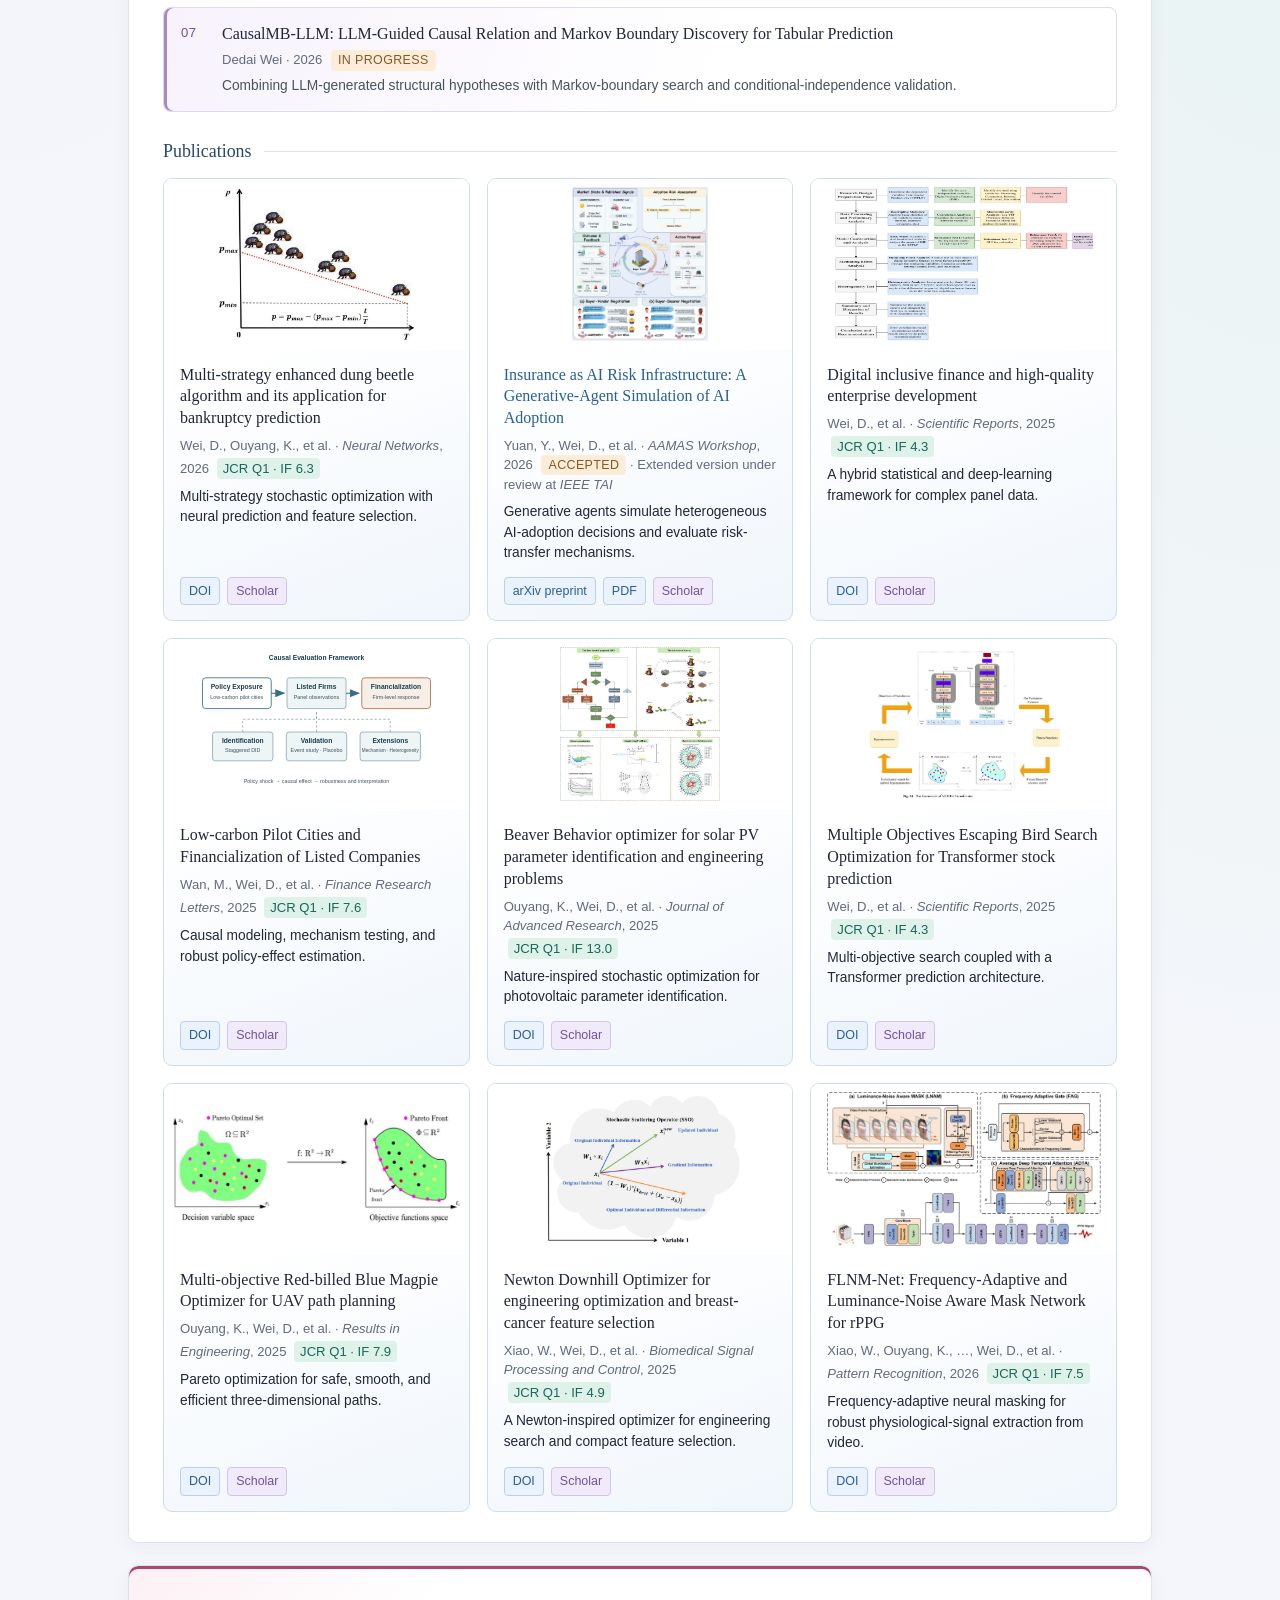
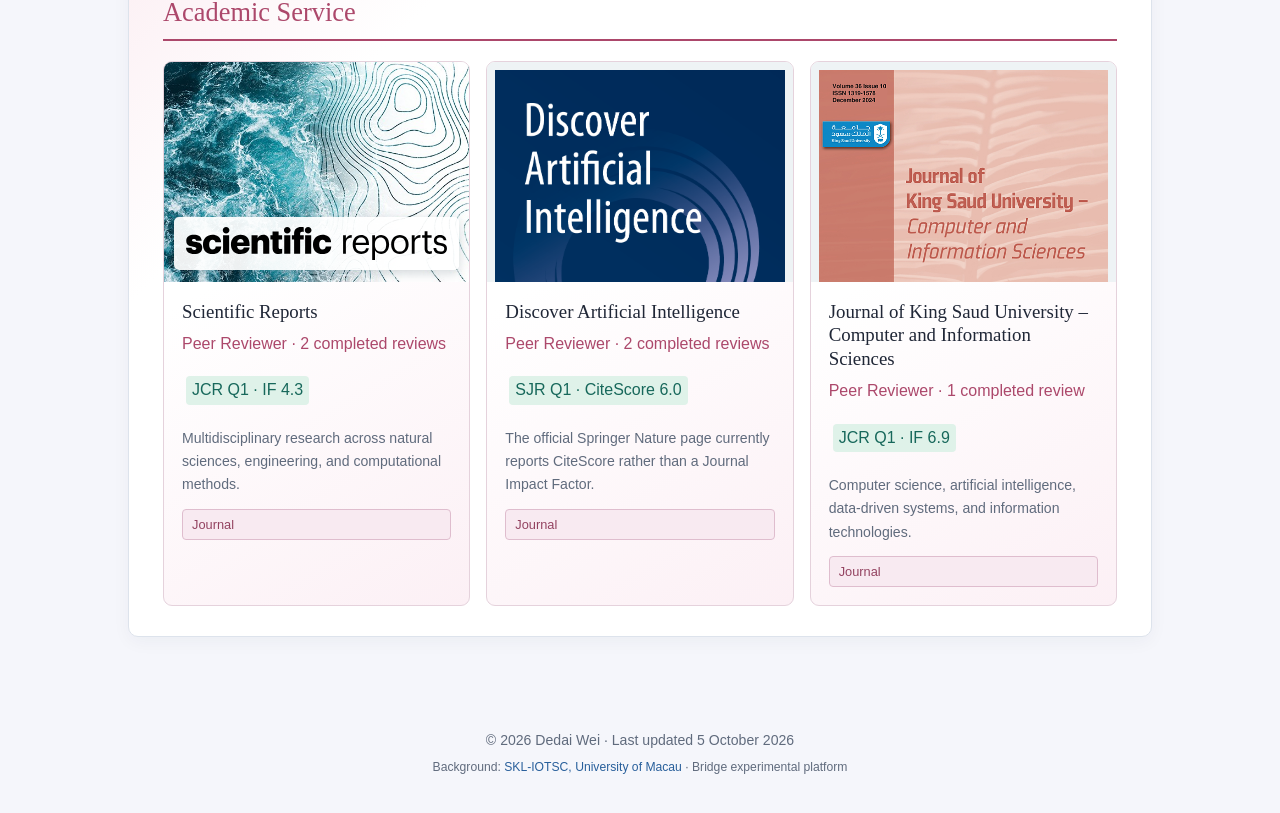
==== commit 45265045: "Add selected Q1 journals to About introduction" ====
--- a/index.html
+++ b/index.html
@@ -347,7 +347,7 @@
         <h2>About</h2>
         <span class="about-phd">PhD applications · Fall 2027</span>
       </div>
-      <p class="about-intro">My research focuses on AI for Science, combining stochastic processes, statistical inference, and mathematical optimization with graph learning, probabilistic diffusion models, and physics-informed neural operators. I focus on generalization across physical regimes and uncertainty quantification, while exploring large language models (LLMs) and agent systems for scientific analysis and discovery.</p>
+      <p class="about-intro">My research focuses on AI for Science, combining stochastic processes, statistical inference, and mathematical optimization with graph learning, probabilistic diffusion models, and physics-informed neural operators. I focus on generalization across physical regimes and uncertainty quantification, while exploring large language models (LLMs) and agent systems for scientific analysis and discovery. My work has appeared in JCR Q1 journals including <a href="https://doi.org/10.1016/j.jare.2025.09.001" target="_blank" rel="noopener"><i>Journal of Advanced Research</i></a>, <a href="https://doi.org/10.1016/j.patcog.2026.113418" target="_blank" rel="noopener"><i>Pattern Recognition</i></a>, <a href="https://doi.org/10.1016/j.neunet.2026.109274" target="_blank" rel="noopener"><i>Neural Networks</i></a>, and <a href="https://doi.org/10.1016/j.rineng.2025.106785" target="_blank" rel="noopener"><i>Results in Engineering</i></a>.</p>
       <div class="about-explorer" id="about-explorer">
         <div class="about-tabs" aria-label="Explore my research" hidden>
           <button class="about-tab" type="button" id="about-tab-foundations" aria-controls="about-foundations">
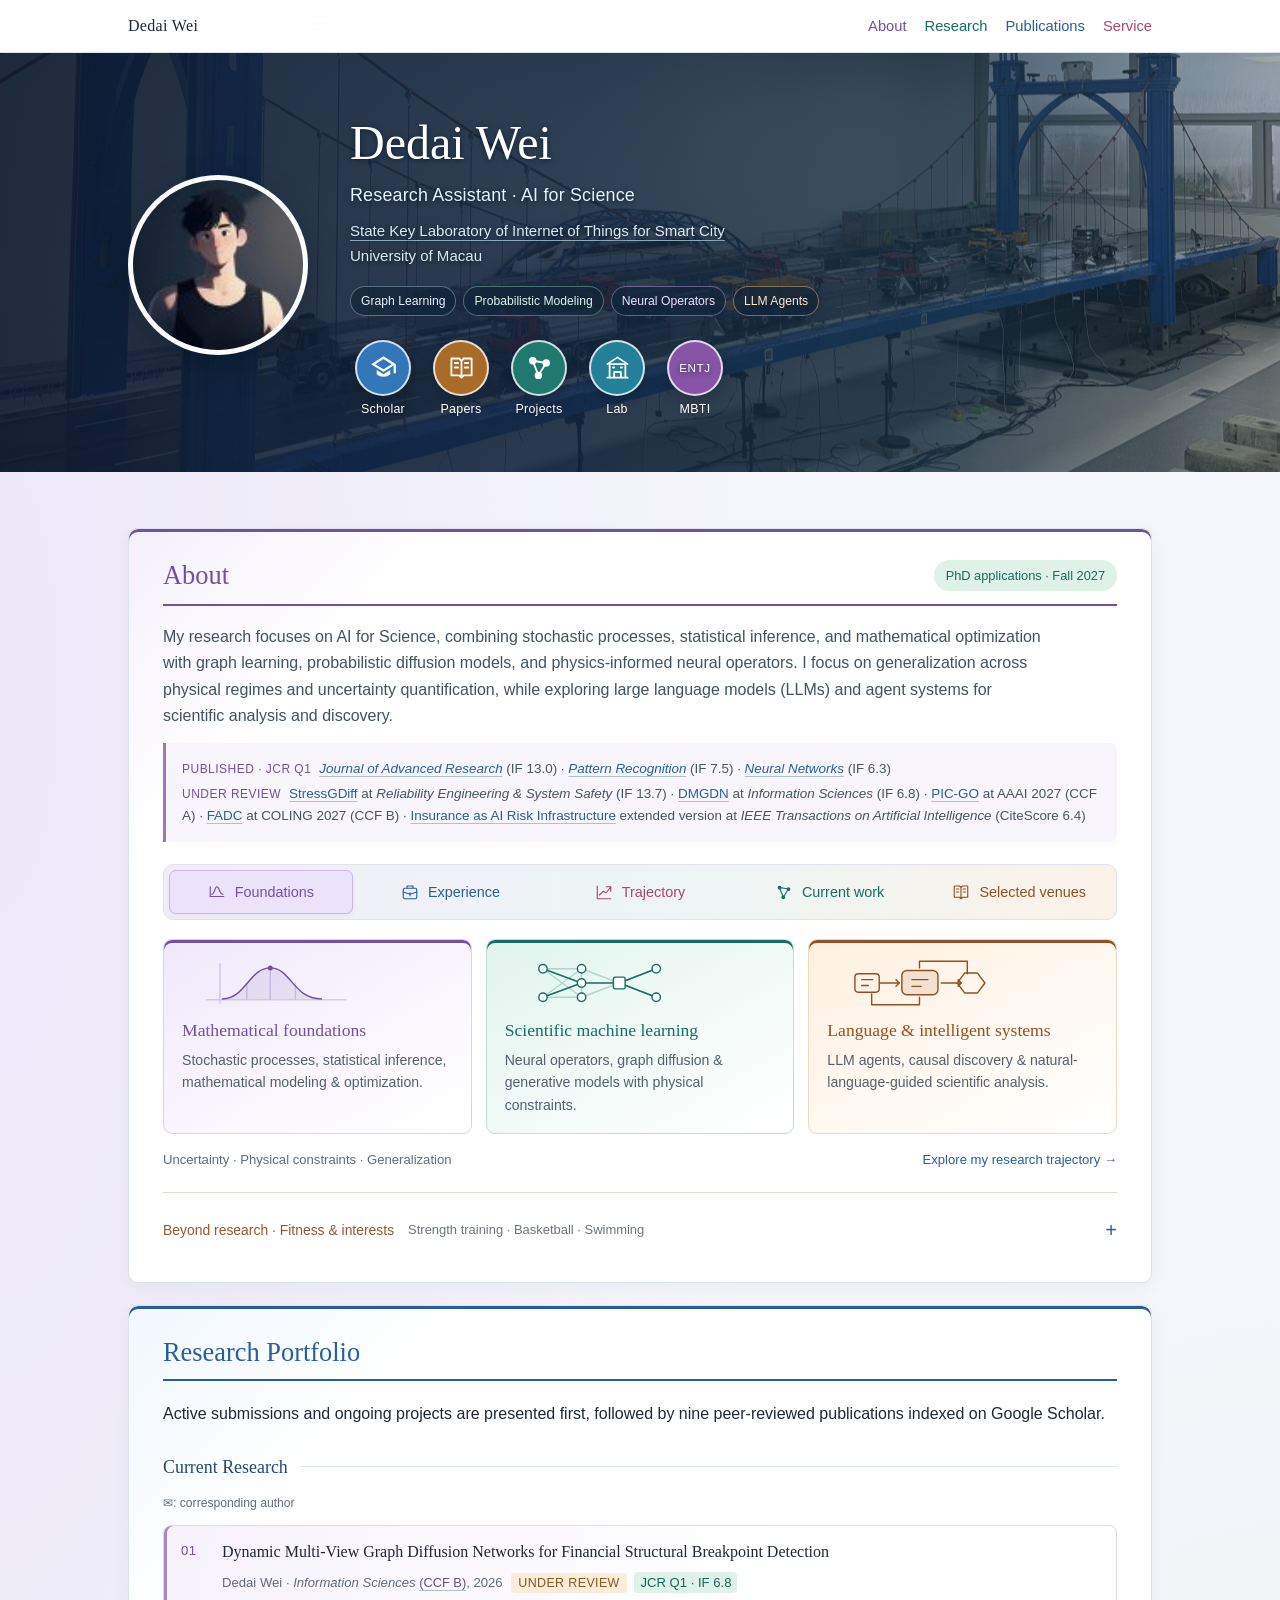
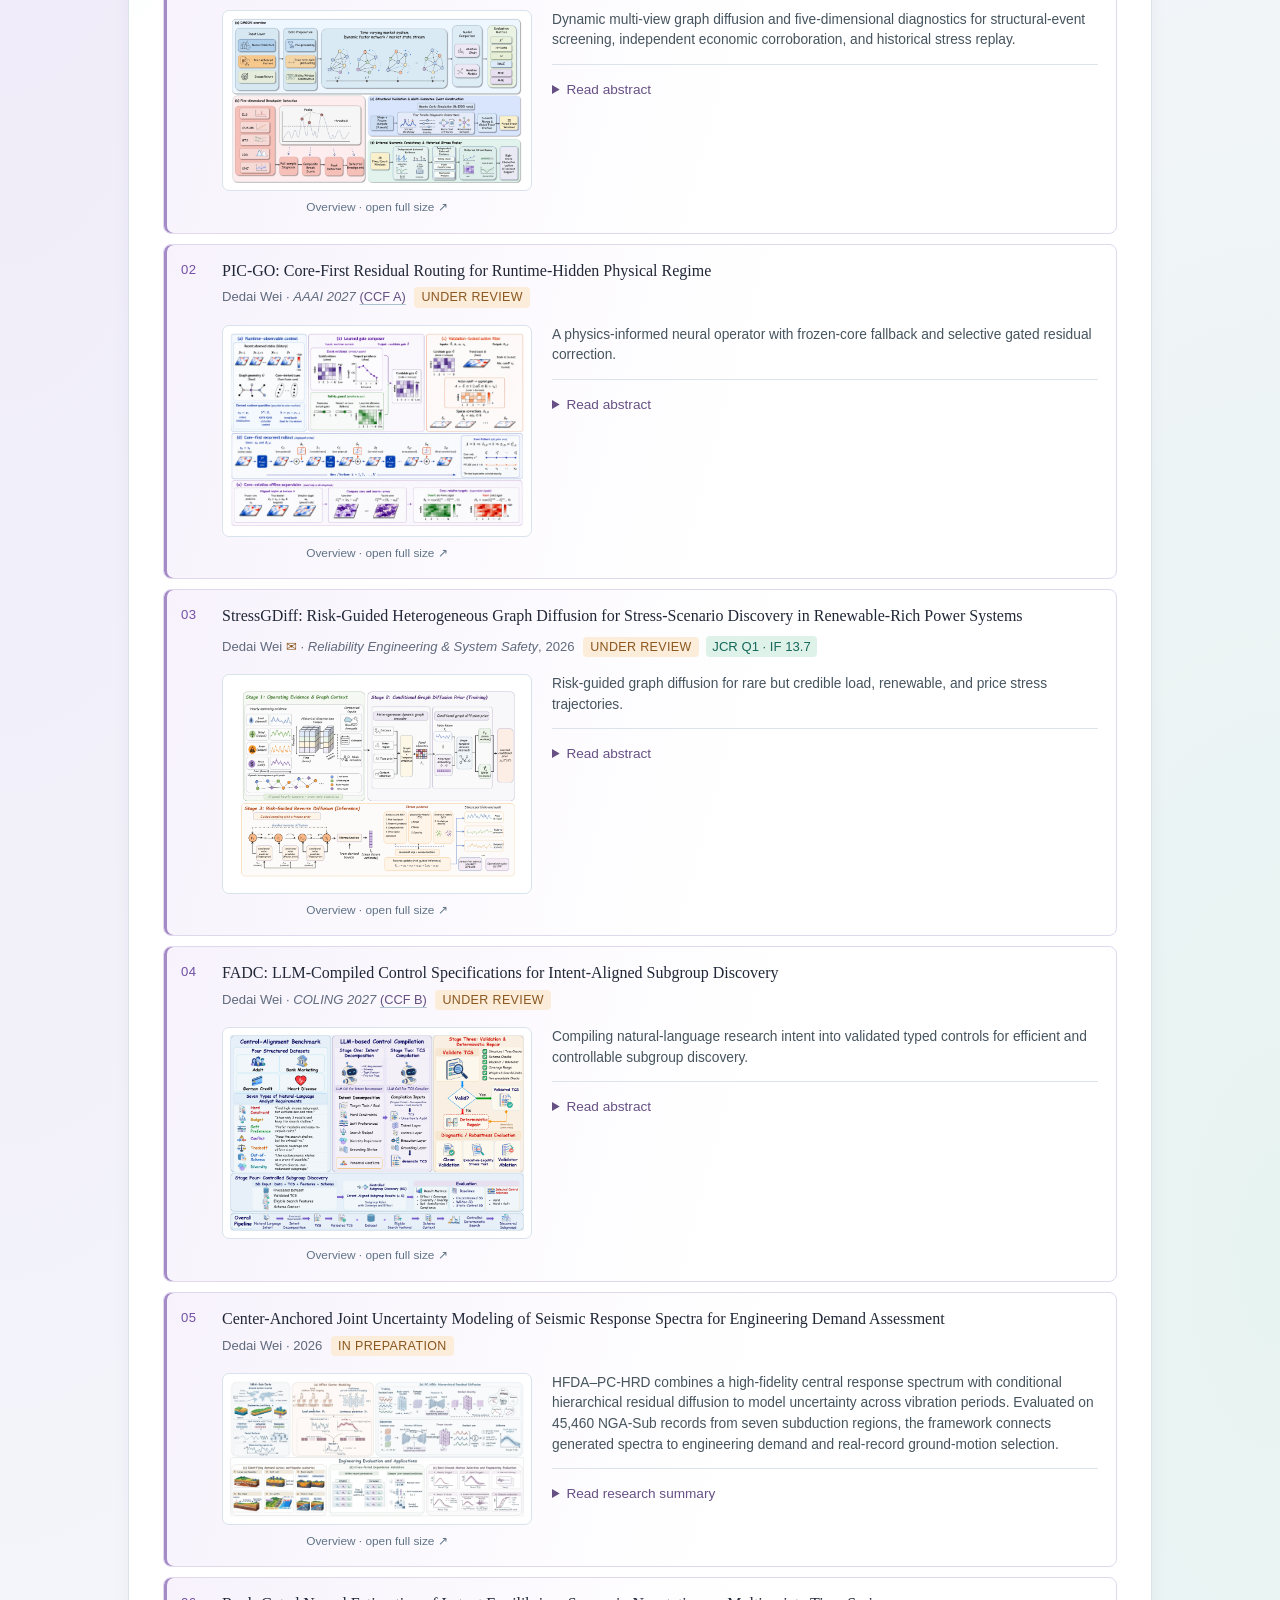
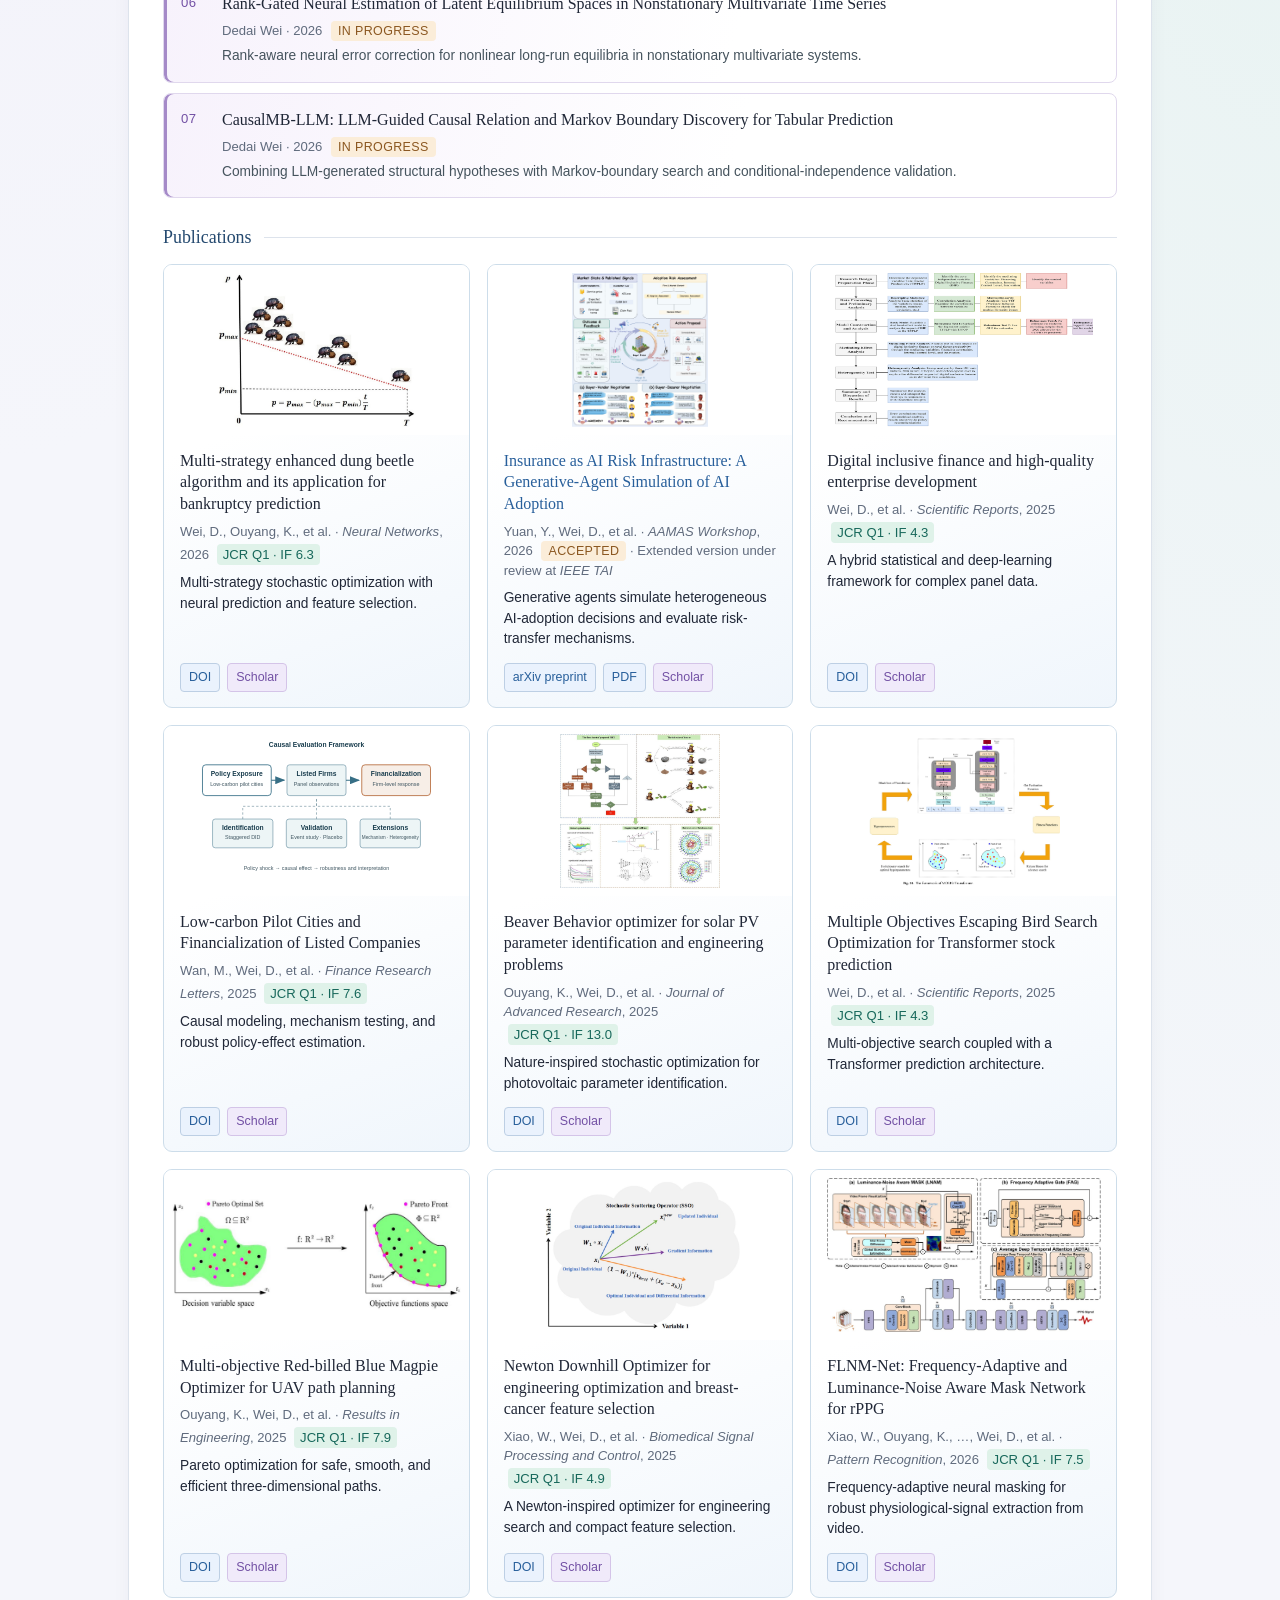
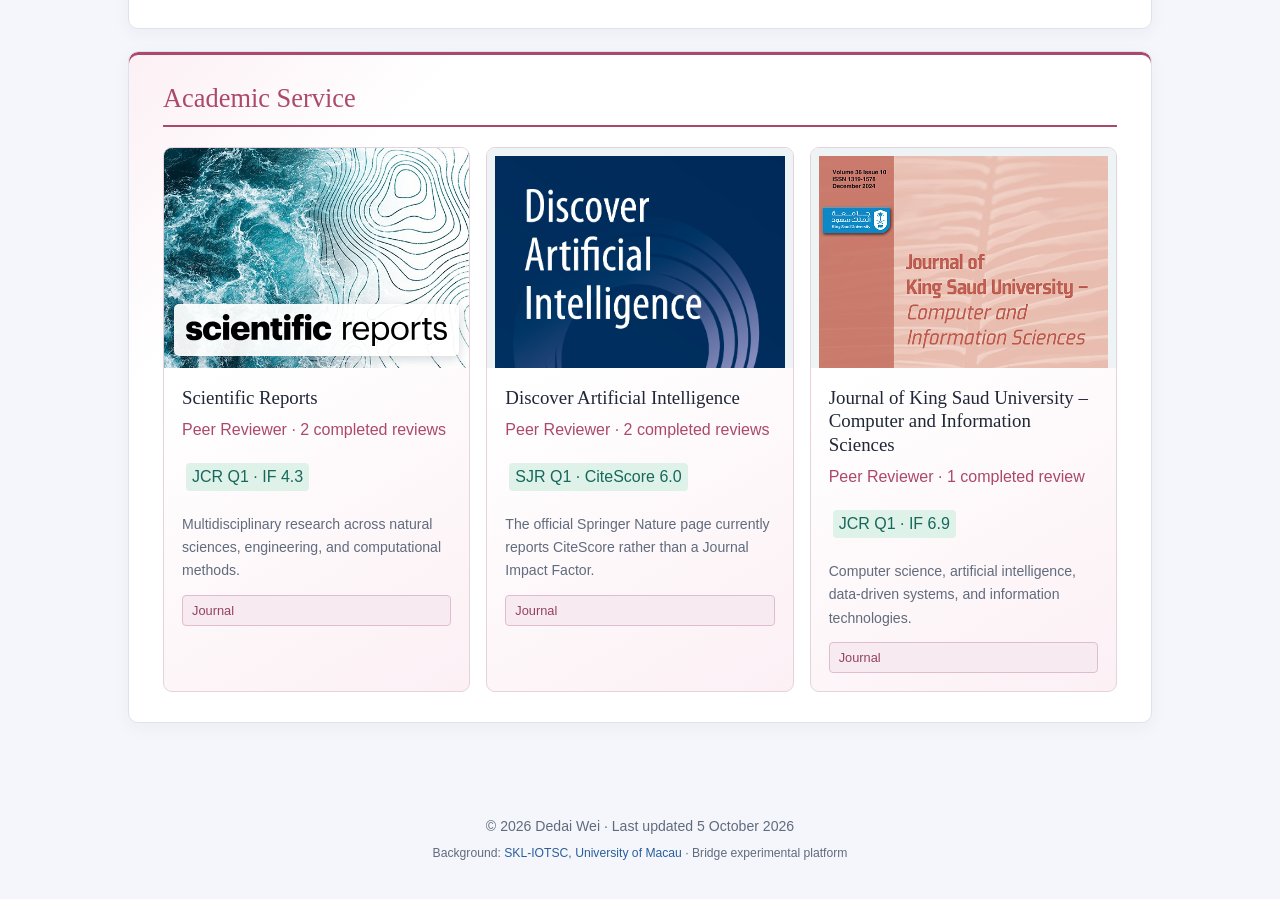
==== commit 5873f30c: "Summarize selected publications and submissions in About" ====
--- a/index.html
+++ b/index.html
@@ -106,6 +106,9 @@
     .about-heading h2 { margin:0; padding:0; border:0; }
     .about-phd { color:#186c60; background:#def2e9; border-radius:99px; padding:5px 12px; font-size:.8rem; }
     .about-intro { max-width:890px; margin:0 0 22px; color:#42535f; }
+    .about-publication-summary { margin:-9px 0 22px; padding:12px 16px; border-left:3px solid #9a79bb; border-radius:0 7px 7px 0; background:#f8f6fc; color:#465562; font-size:.84rem; line-height:1.65; }
+    .about-publication-summary p { margin:3px 0; }
+    .about-summary-label { display:inline-block; margin-right:8px; color:var(--violet); font-size:.75rem; letter-spacing:.04em; text-transform:uppercase; }
     .about-explorer { --about-violet:var(--violet); --about-teal:var(--teal); --about-copper:var(--amber); }
     .about-explorer [hidden] { display:none !important; }
     .about-tabs { display:grid; grid-template-columns:repeat(5,minmax(0,1fr)); gap:6px; padding:5px; margin-bottom:19px; background:linear-gradient(100deg,#f2eef9,#edf5f5 55%,#fbf2e9); border:1px solid #e3e2eb; border-radius:10px; }
@@ -347,7 +350,11 @@
         <h2>About</h2>
         <span class="about-phd">PhD applications · Fall 2027</span>
       </div>
-      <p class="about-intro">My research focuses on AI for Science, combining stochastic processes, statistical inference, and mathematical optimization with graph learning, probabilistic diffusion models, and physics-informed neural operators. I focus on generalization across physical regimes and uncertainty quantification, while exploring large language models (LLMs) and agent systems for scientific analysis and discovery. My work has appeared in JCR Q1 journals including <a href="https://doi.org/10.1016/j.jare.2025.09.001" target="_blank" rel="noopener"><i>Journal of Advanced Research</i></a>, <a href="https://doi.org/10.1016/j.patcog.2026.113418" target="_blank" rel="noopener"><i>Pattern Recognition</i></a>, <a href="https://doi.org/10.1016/j.neunet.2026.109274" target="_blank" rel="noopener"><i>Neural Networks</i></a>, and <a href="https://doi.org/10.1016/j.rineng.2025.106785" target="_blank" rel="noopener"><i>Results in Engineering</i></a>.</p>
+      <p class="about-intro">My research focuses on AI for Science, combining stochastic processes, statistical inference, and mathematical optimization with graph learning, probabilistic diffusion models, and physics-informed neural operators. I focus on generalization across physical regimes and uncertainty quantification, while exploring large language models (LLMs) and agent systems for scientific analysis and discovery.</p>
+      <div class="about-publication-summary" aria-label="Selected publications and current submissions">
+        <p><span class="about-summary-label">Published · JCR Q1</span><a href="https://doi.org/10.1016/j.jare.2025.09.001" target="_blank" rel="noopener"><i>Journal of Advanced Research</i></a> (IF 13.0) · <a href="https://doi.org/10.1016/j.patcog.2026.113418" target="_blank" rel="noopener"><i>Pattern Recognition</i></a> (IF 7.5) · <a href="https://doi.org/10.1016/j.neunet.2026.109274" target="_blank" rel="noopener"><i>Neural Networks</i></a> (IF 6.3)</p>
+        <p><span class="about-summary-label">Under review</span><a href="#research-stressgdiff">StressGDiff</a> at <i>Reliability Engineering &amp; System Safety</i> (IF 13.7) · <a href="#research-dmgdn">DMGDN</a> at <i>Information Sciences</i> (IF 6.8) · <a href="#research-pic-go">PIC-GO</a> at AAAI 2027 (CCF A) · <a href="#research-fadc">FADC</a> at COLING 2027 (CCF B) · <a href="#current-agent-study">Insurance as AI Risk Infrastructure</a> extended version at <i>IEEE Transactions on Artificial Intelligence</i> (CiteScore 6.4)</p>
+      </div>
       <div class="about-explorer" id="about-explorer">
         <div class="about-tabs" aria-label="Explore my research" hidden>
           <button class="about-tab" type="button" id="about-tab-foundations" aria-controls="about-foundations">
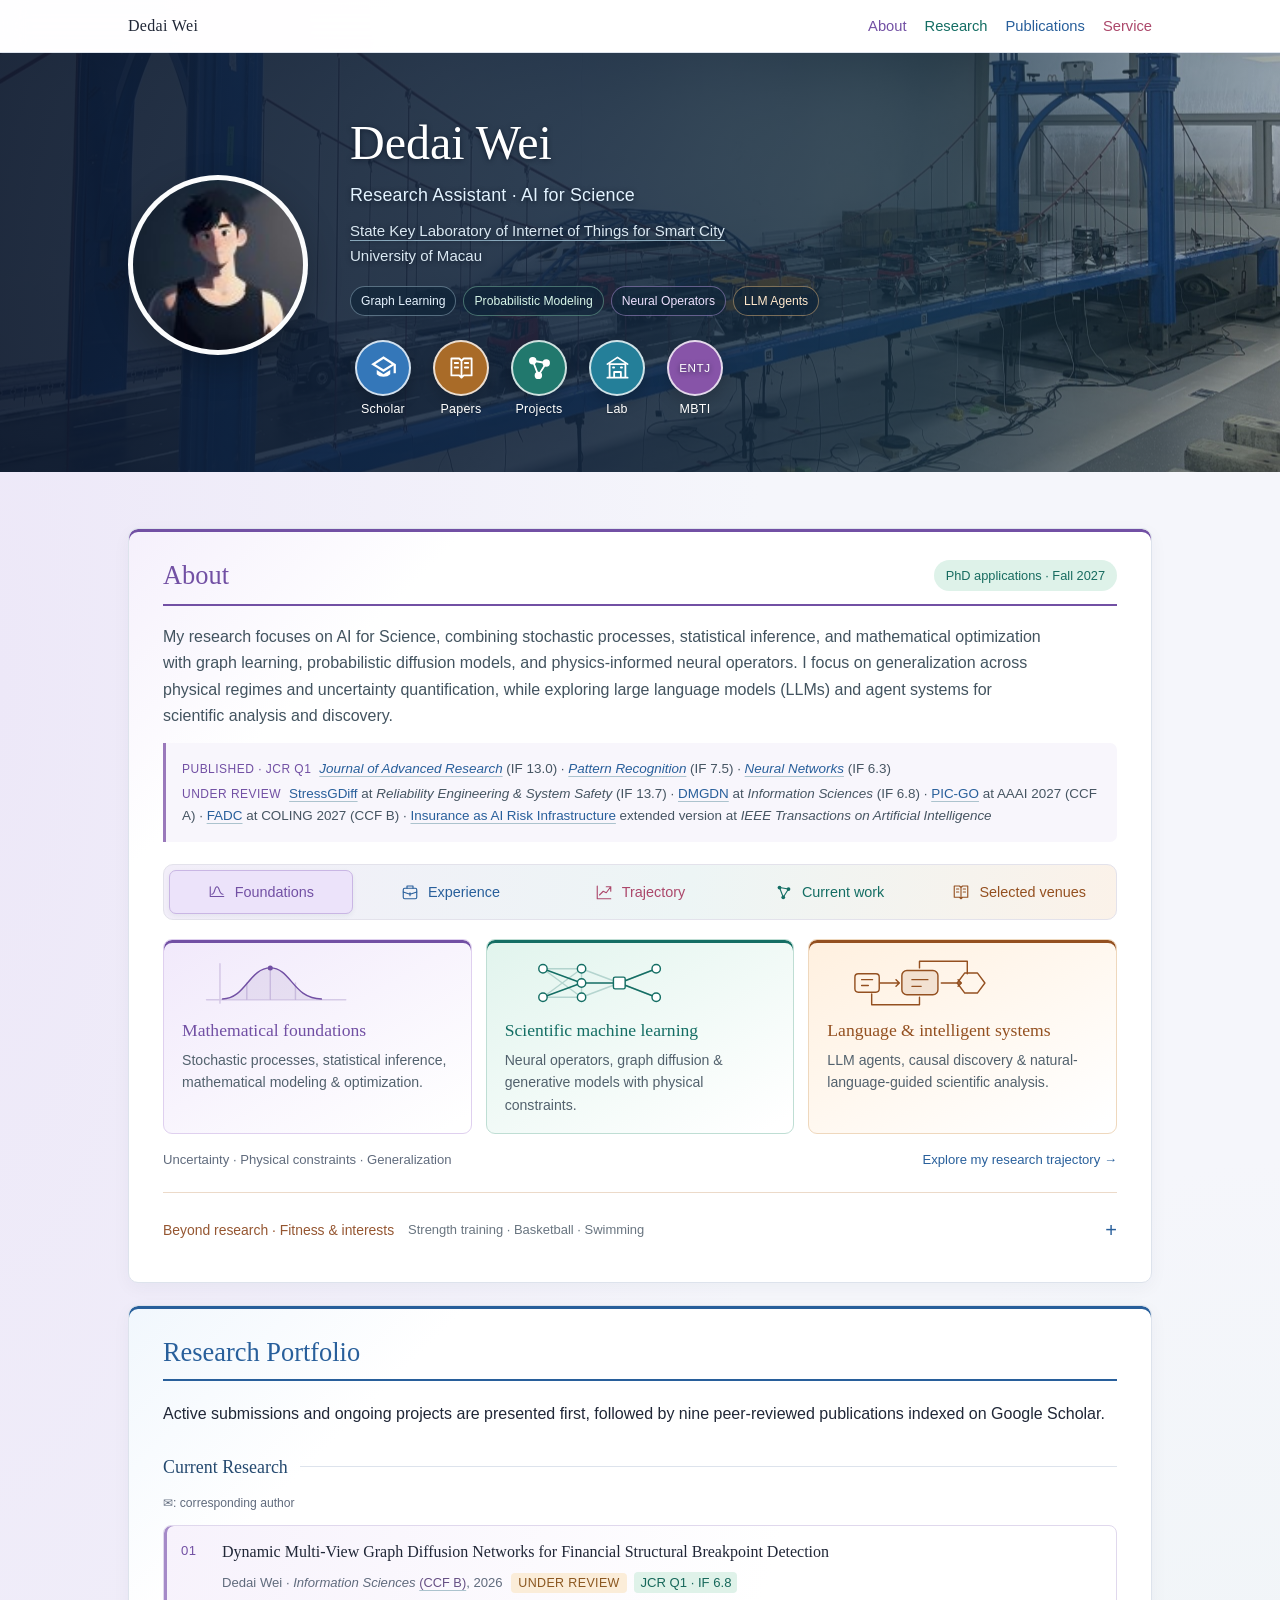
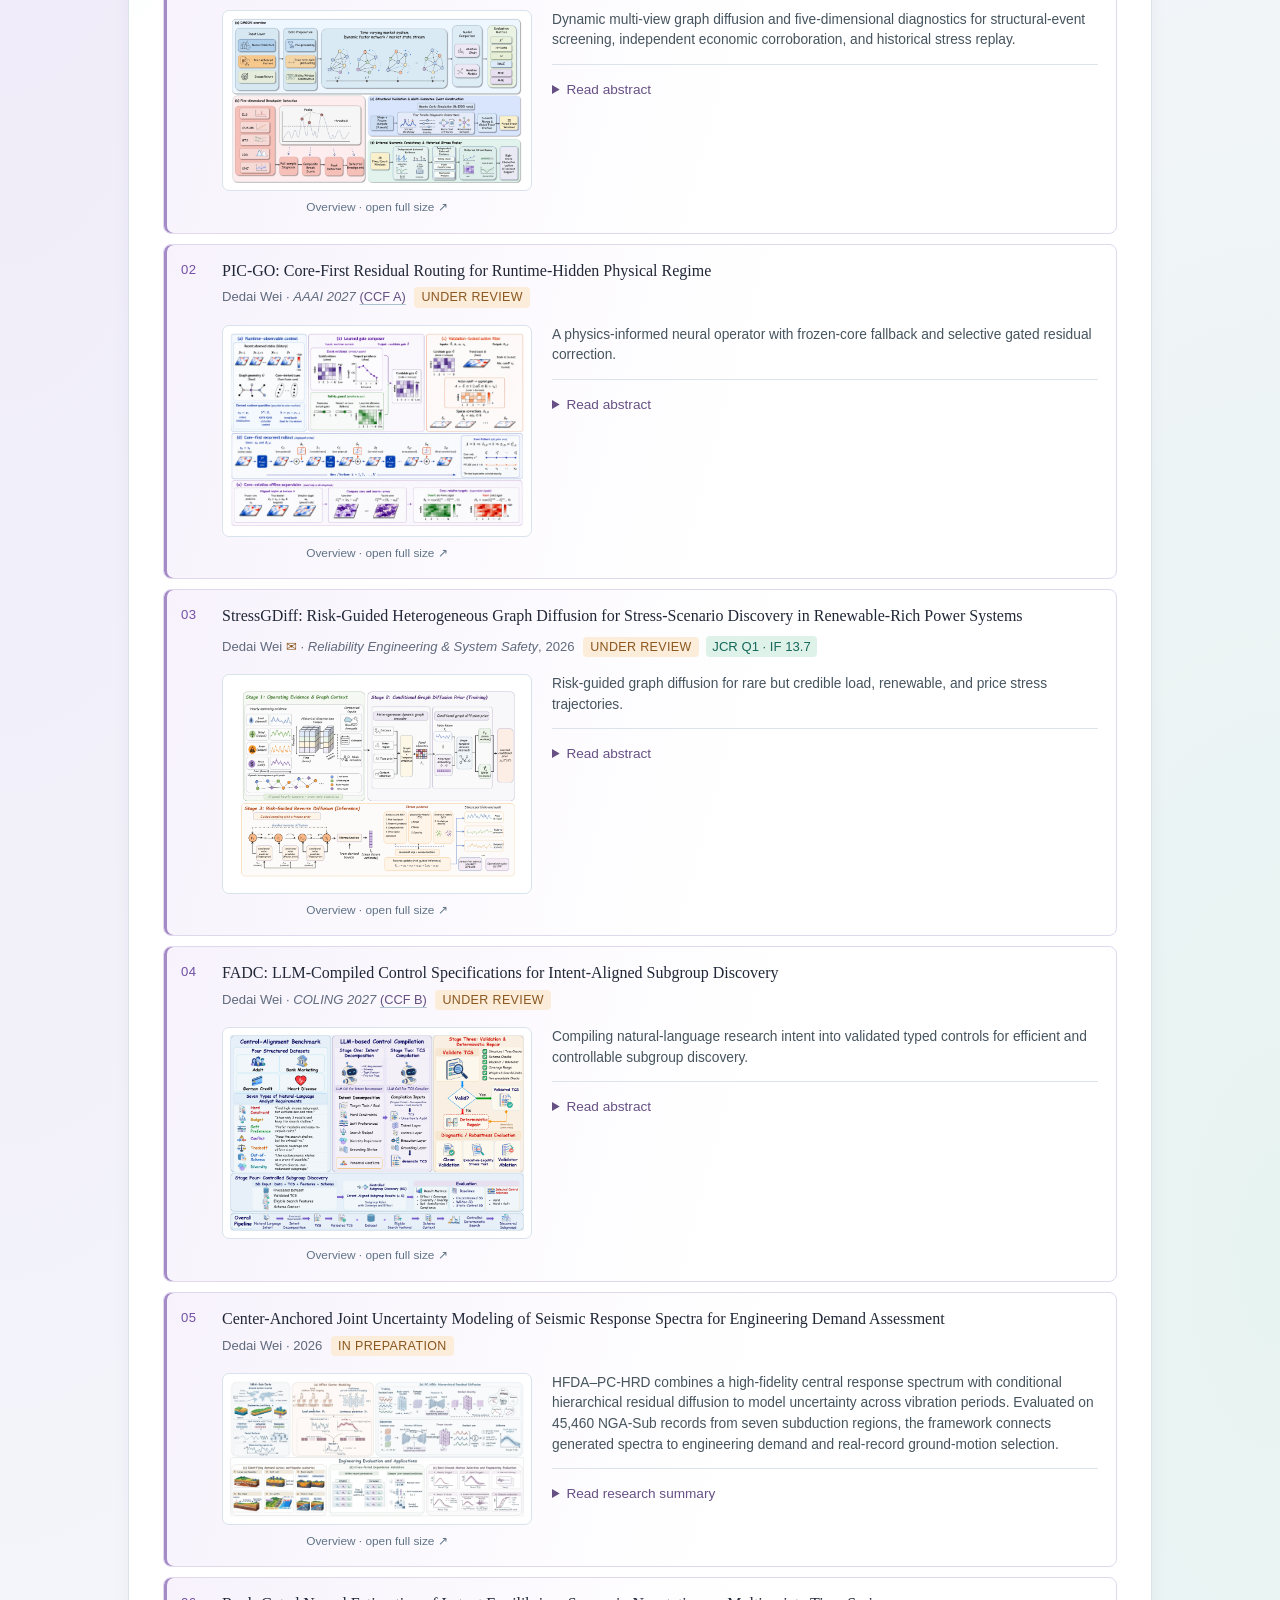
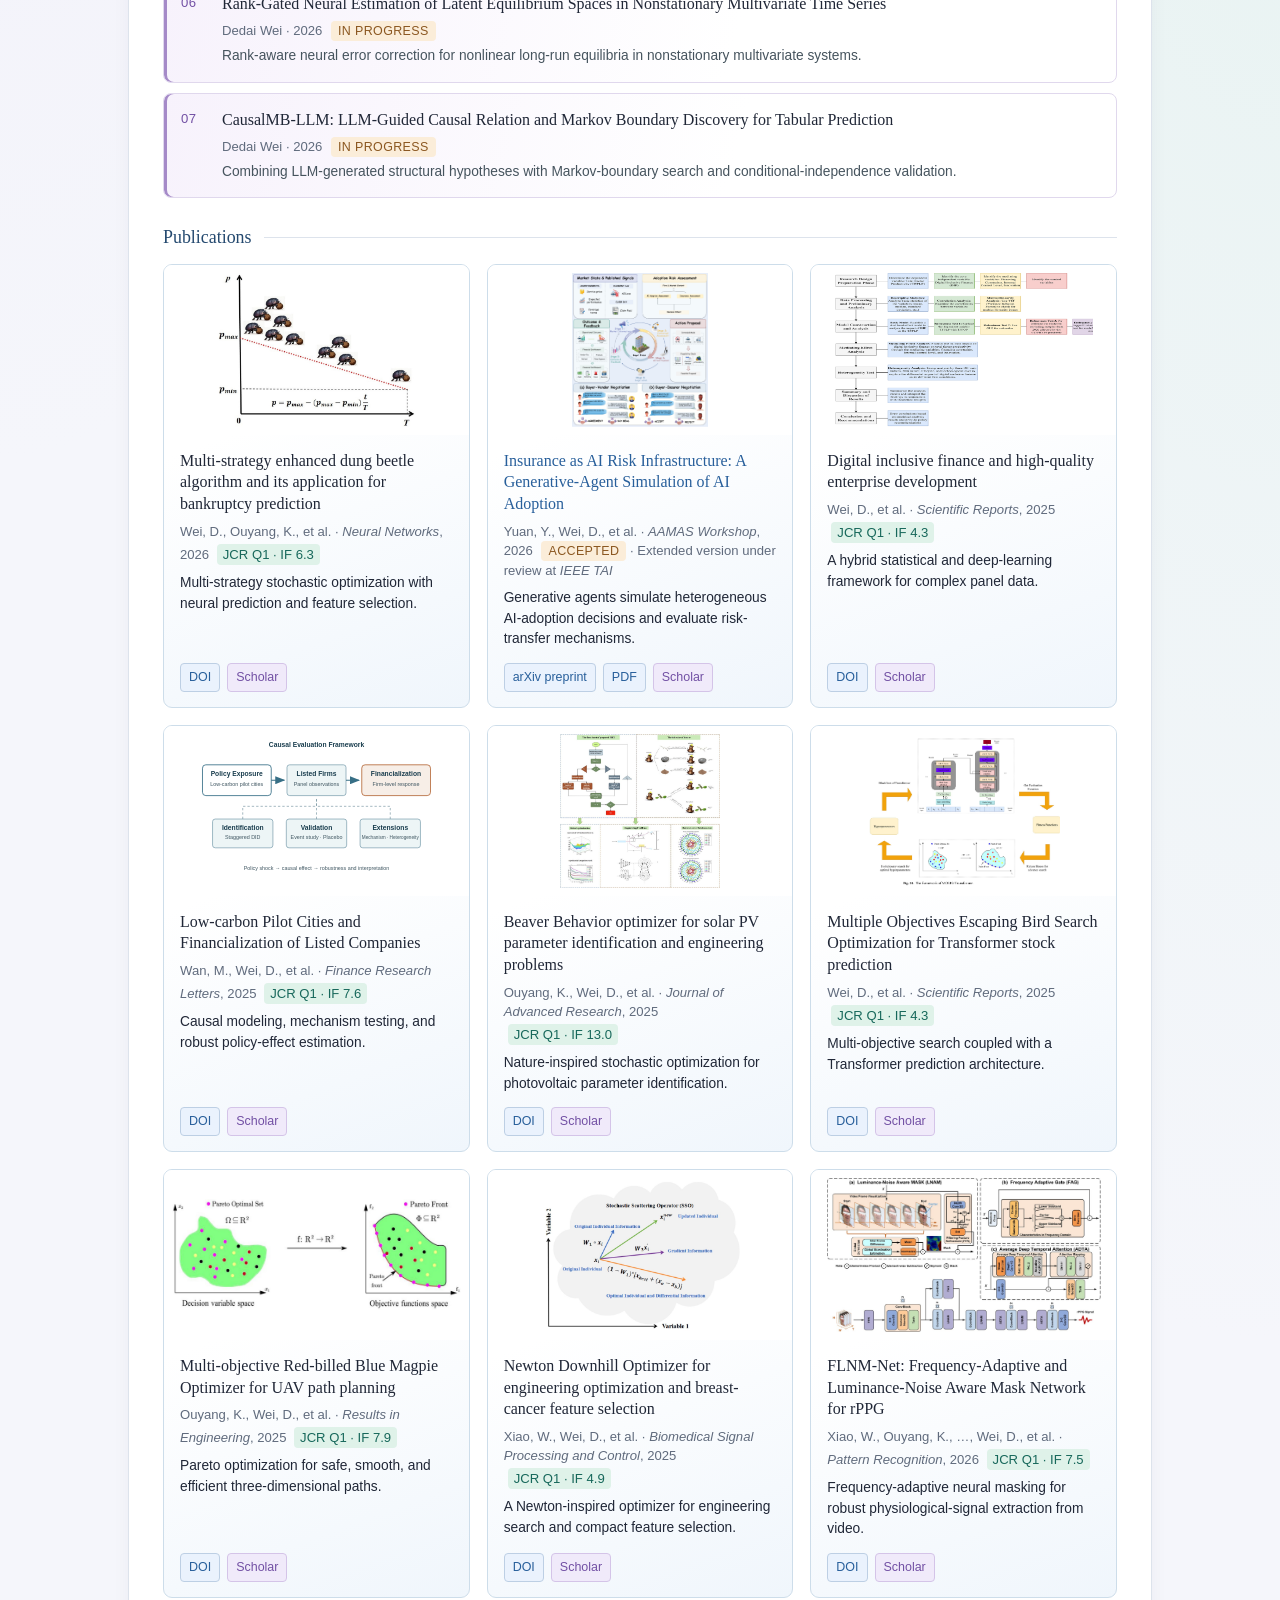
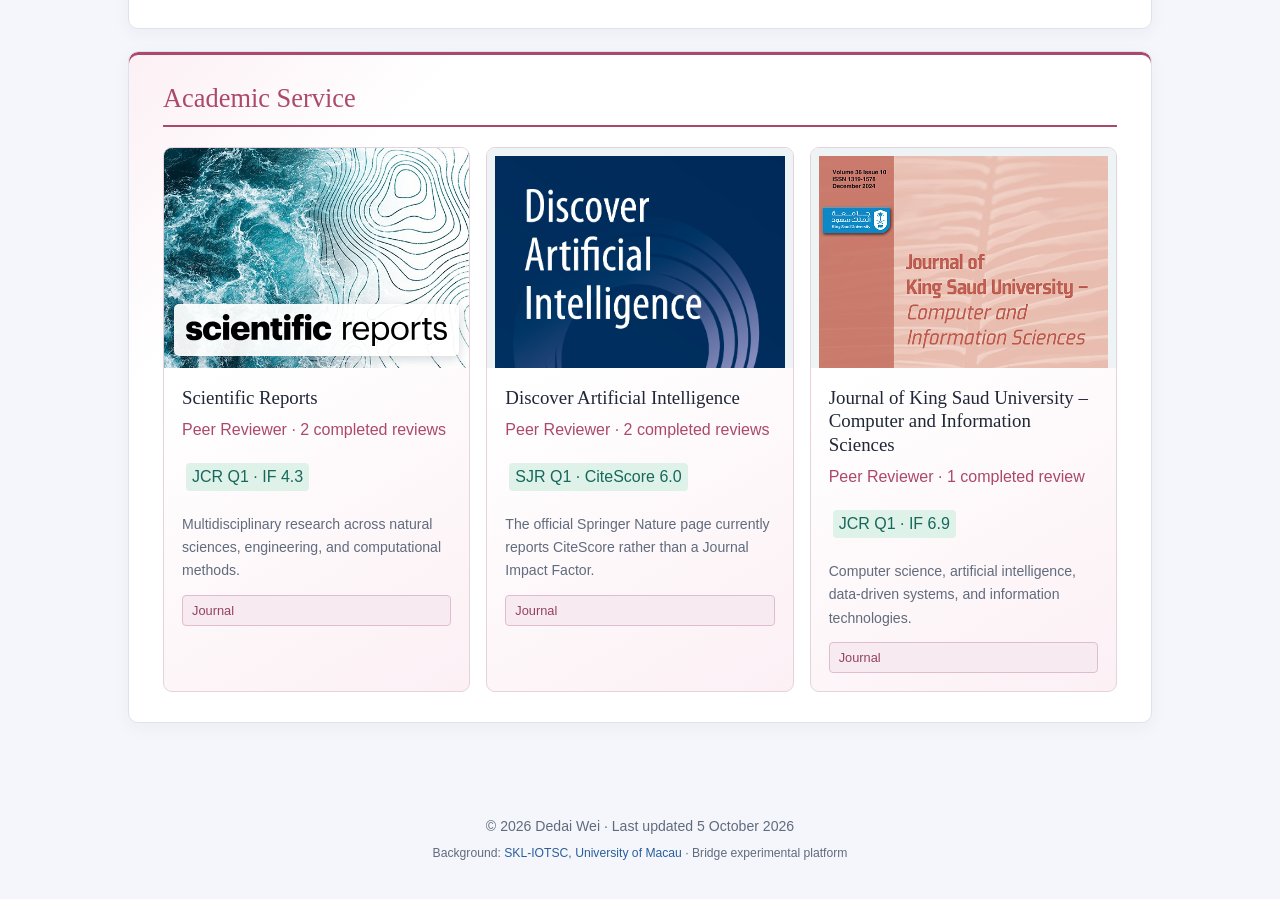
==== commit d1d3bee9: "Remove IEEE TAI CiteScore from homepage" ====
--- a/index.html
+++ b/index.html
@@ -353,7 +353,7 @@
       <p class="about-intro">My research focuses on AI for Science, combining stochastic processes, statistical inference, and mathematical optimization with graph learning, probabilistic diffusion models, and physics-informed neural operators. I focus on generalization across physical regimes and uncertainty quantification, while exploring large language models (LLMs) and agent systems for scientific analysis and discovery.</p>
       <div class="about-publication-summary" aria-label="Selected publications and current submissions">
         <p><span class="about-summary-label">Published · JCR Q1</span><a href="https://doi.org/10.1016/j.jare.2025.09.001" target="_blank" rel="noopener"><i>Journal of Advanced Research</i></a> (IF 13.0) · <a href="https://doi.org/10.1016/j.patcog.2026.113418" target="_blank" rel="noopener"><i>Pattern Recognition</i></a> (IF 7.5) · <a href="https://doi.org/10.1016/j.neunet.2026.109274" target="_blank" rel="noopener"><i>Neural Networks</i></a> (IF 6.3)</p>
-        <p><span class="about-summary-label">Under review</span><a href="#research-stressgdiff">StressGDiff</a> at <i>Reliability Engineering &amp; System Safety</i> (IF 13.7) · <a href="#research-dmgdn">DMGDN</a> at <i>Information Sciences</i> (IF 6.8) · <a href="#research-pic-go">PIC-GO</a> at AAAI 2027 (CCF A) · <a href="#research-fadc">FADC</a> at COLING 2027 (CCF B) · <a href="#current-agent-study">Insurance as AI Risk Infrastructure</a> extended version at <i>IEEE Transactions on Artificial Intelligence</i> (CiteScore 6.4)</p>
+        <p><span class="about-summary-label">Under review</span><a href="#research-stressgdiff">StressGDiff</a> at <i>Reliability Engineering &amp; System Safety</i> (IF 13.7) · <a href="#research-dmgdn">DMGDN</a> at <i>Information Sciences</i> (IF 6.8) · <a href="#research-pic-go">PIC-GO</a> at AAAI 2027 (CCF A) · <a href="#research-fadc">FADC</a> at COLING 2027 (CCF B) · <a href="#current-agent-study">Insurance as AI Risk Infrastructure</a> extended version at <i>IEEE Transactions on Artificial Intelligence</i></p>
       </div>
       <div class="about-explorer" id="about-explorer">
         <div class="about-tabs" aria-label="Explore my research" hidden>
@@ -538,7 +538,7 @@
             <span class="project-type">04 / Generative agents</span>
             <h4><a href="https://arxiv.org/abs/2608.15181" target="_blank" rel="noopener">Insurance as AI Risk Infrastructure: A Generative-Agent Simulation of AI Adoption</a></h4>
             <p>LLM-driven agents for heterogeneous decision-making and AI-adoption simulation.</p>
-            <p class="project-venue">AAMAS workshop accepted · Extended version under review at IEEE Transactions on Artificial Intelligence <span class="metric">CiteScore 6.4</span></p>
+            <p class="project-venue">AAMAS workshop accepted · Extended version under review at IEEE Transactions on Artificial Intelligence</p>
             <div class="about-link-row"><a href="https://arxiv.org/abs/2608.15181" target="_blank" rel="noopener">arXiv preprint ↗</a><a href="https://arxiv.org/pdf/2608.15181" target="_blank" rel="noopener">Read PDF ↗</a></div>
           </article>
           <div class="about-project-notes">
